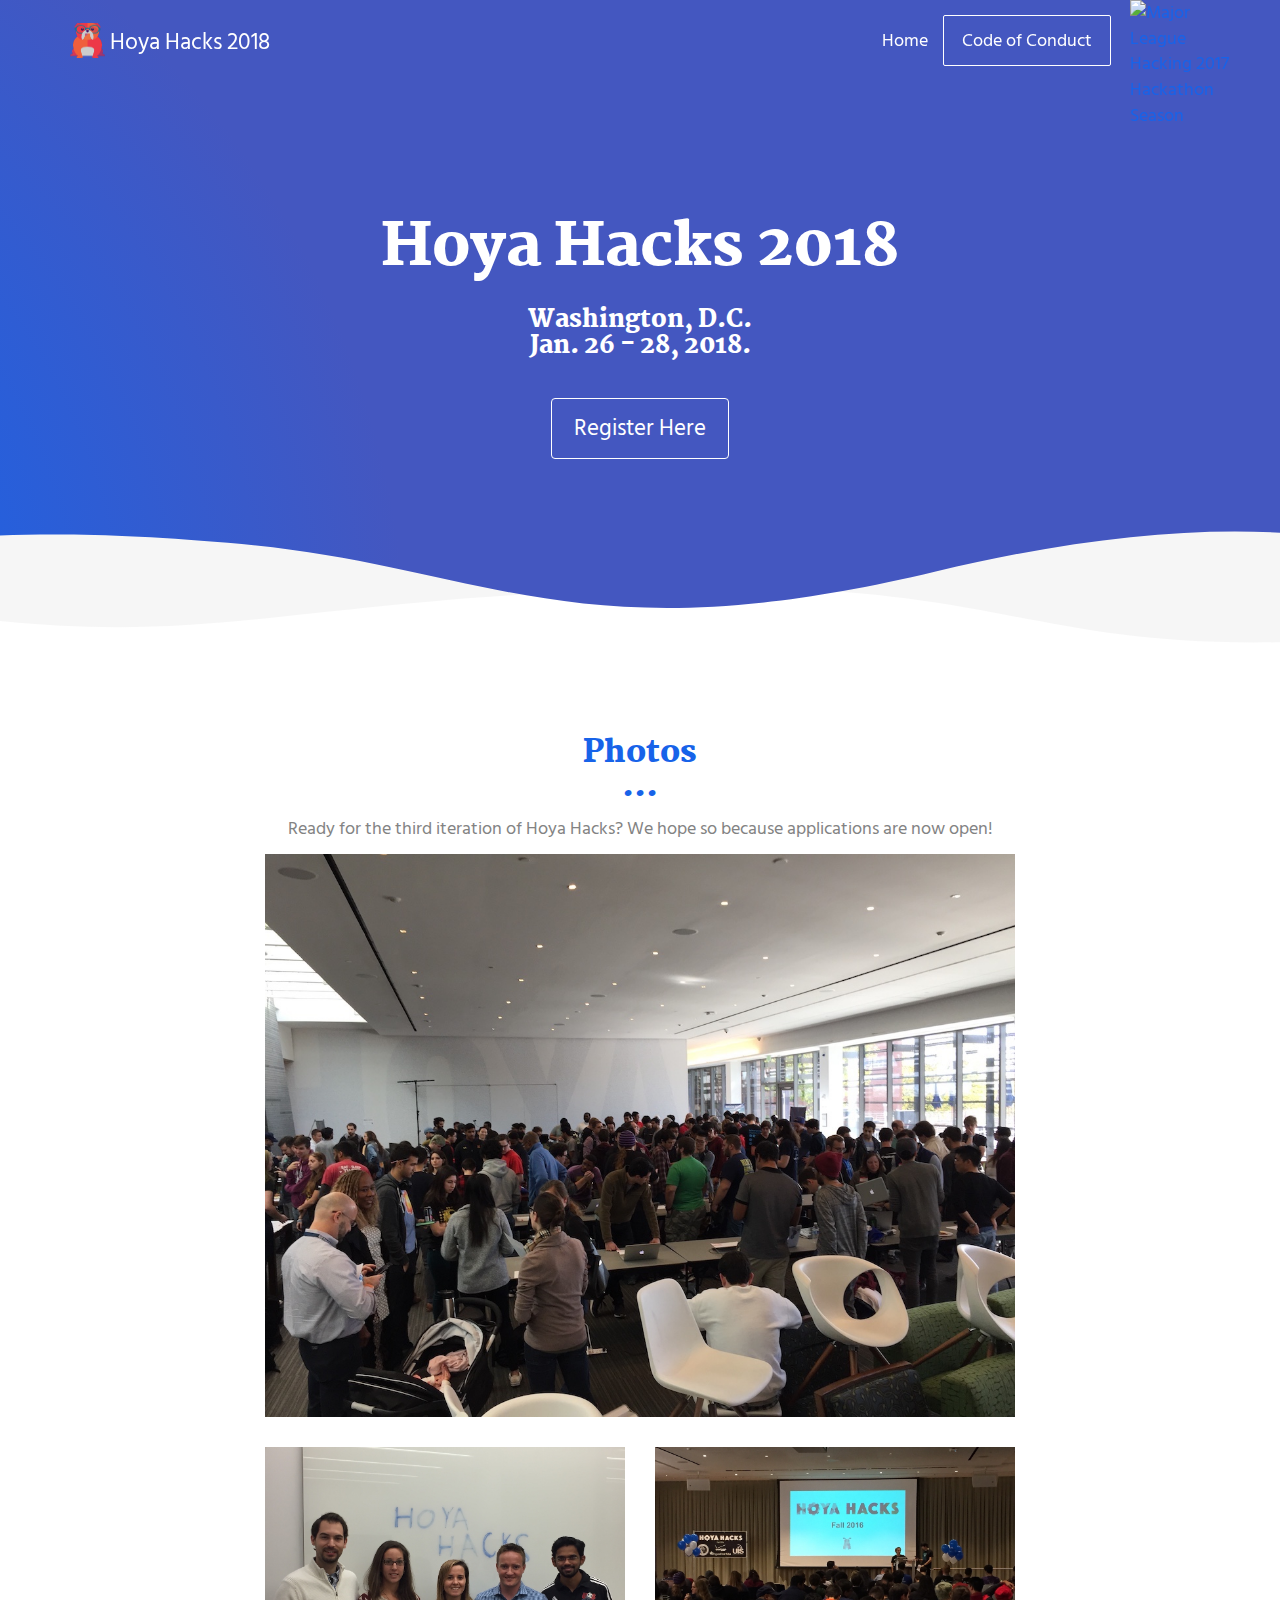
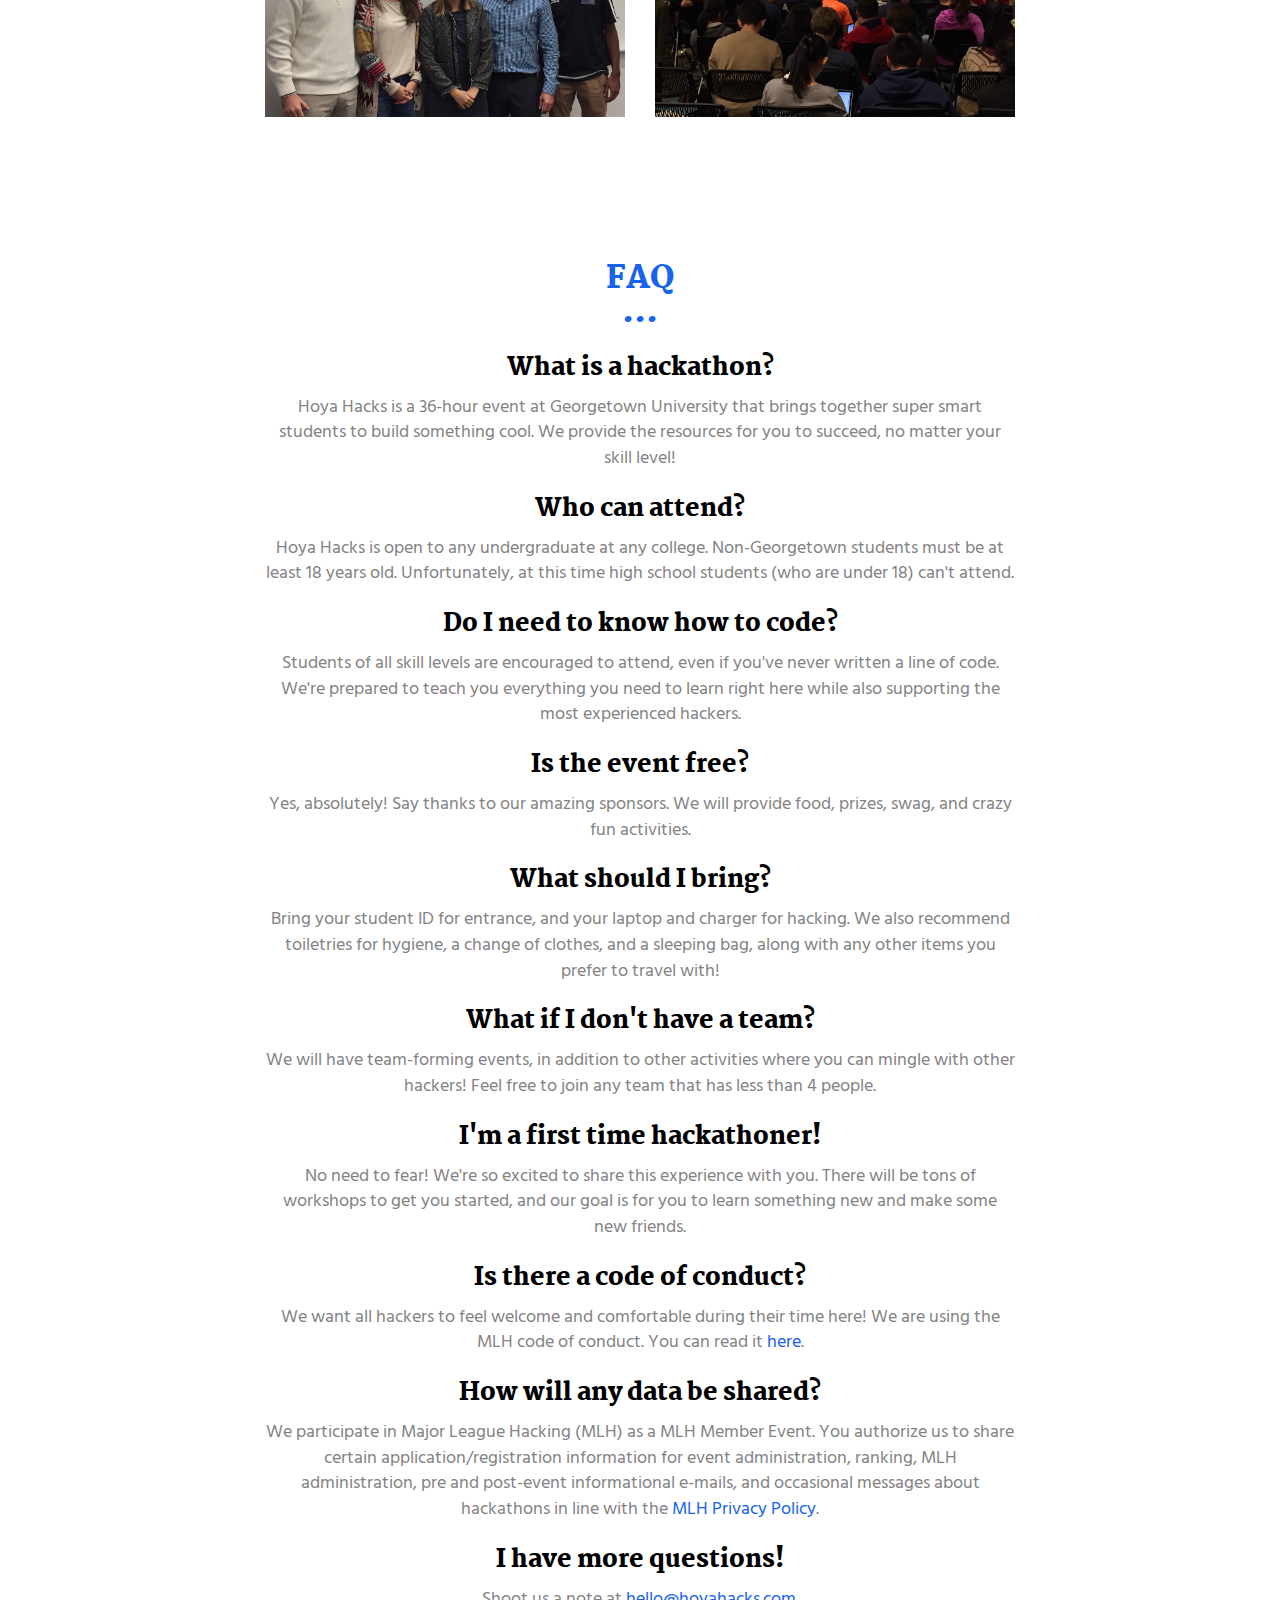
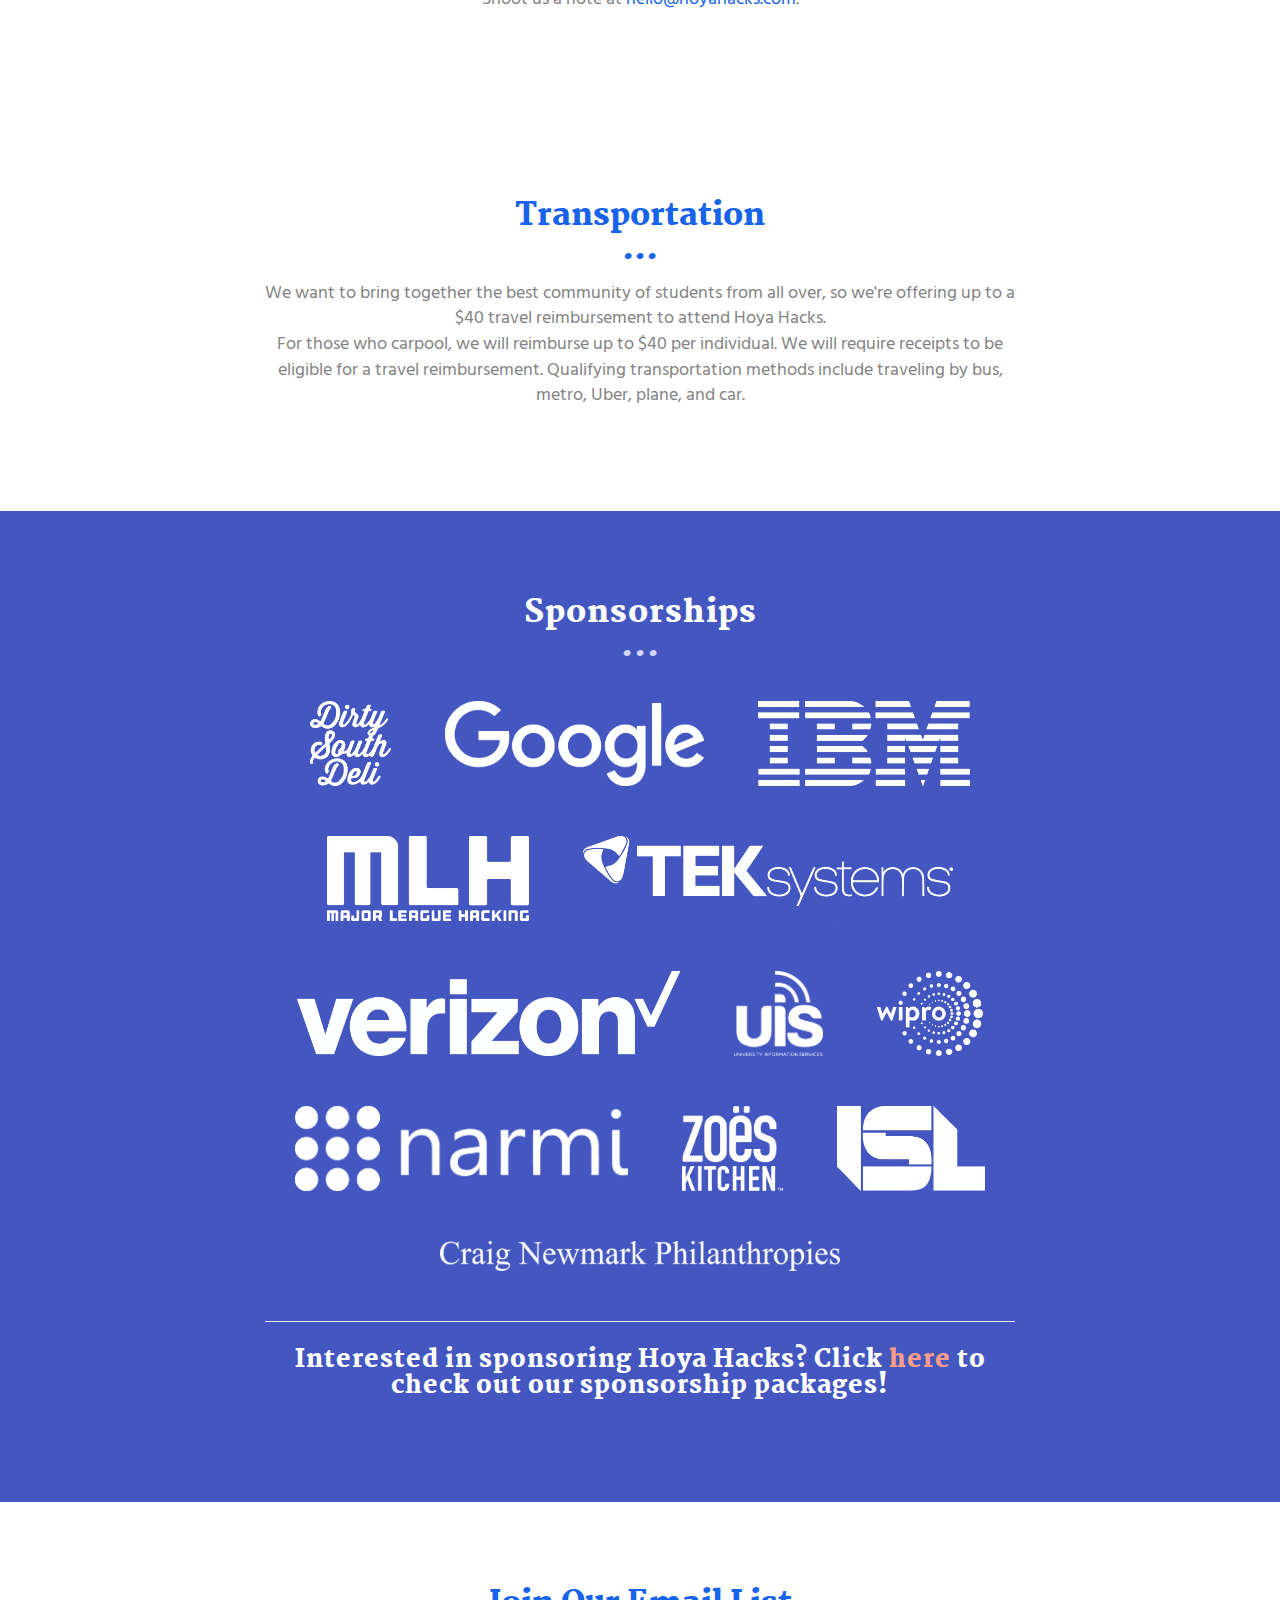
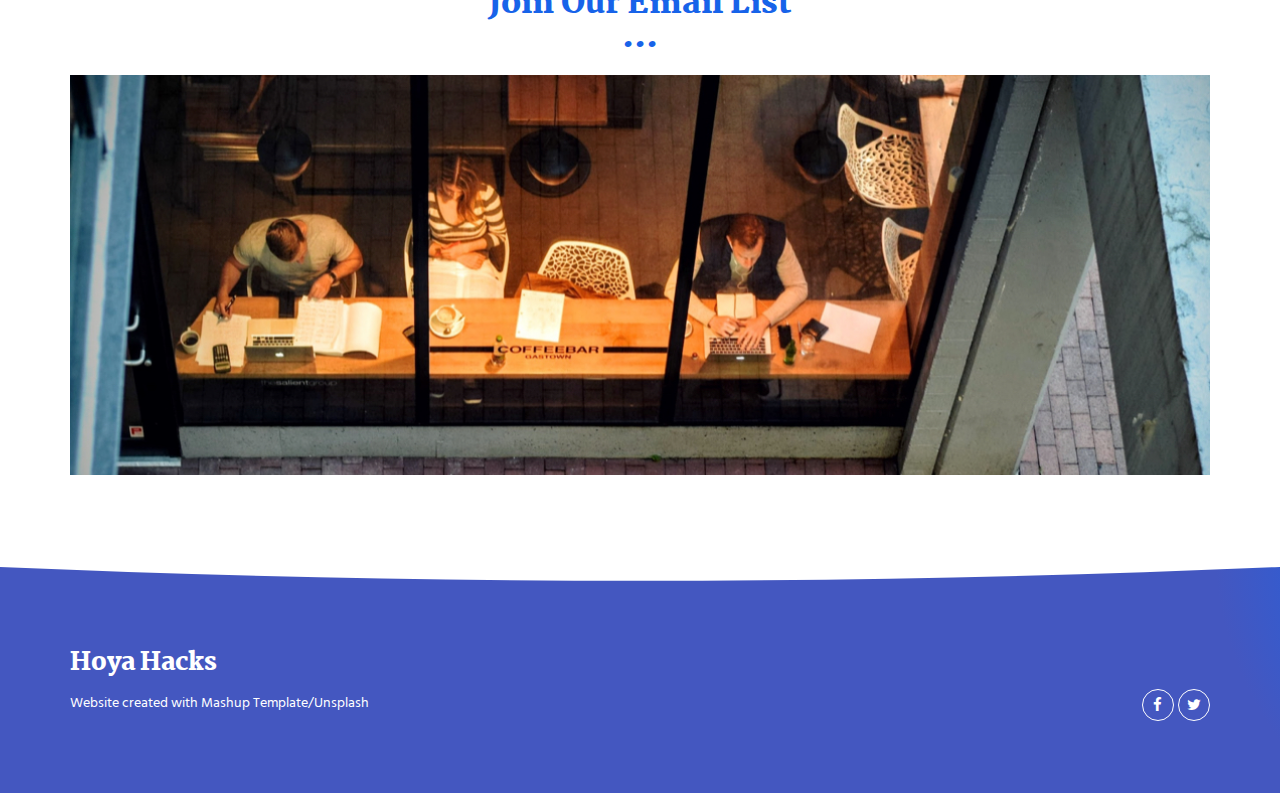
==== index.html @ 960ebcfe "Update index.html" ====
<!DOCTYPE html>
<html lang="en">

<head>
  <meta charset="UTF-8">
  <meta content="IE=edge" http-equiv="X-UA-Compatible">
  <meta content="width=device-width,initial-scale=1" name="viewport">
  <meta content="description" name="description">
  <meta name="google" content="notranslate" />
  <meta content="Mashup templates have been developped by Orson.io team" name="author">

  <!-- Disable tap highlight on IE -->
  <meta name="msapplication-tap-highlight" content="no">


  <link href="./assets/favicon.ico" rel="icon">

  <link href="" rel="stylesheet">


  <title>Hoya Hacks</title>

<link href="./main.css" rel="stylesheet"></head>

<body id="home"> <!-- Add your content of header -->
<header>
  <nav class="navbar navbar-default active">
    <div class="container">
      <div class="navbar-header">
        <button type="button" class="navbar-toggle collapsed" data-toggle="collapse" data-target="#navbar-collapse" aria-expanded="false">
          <span class="sr-only">Toggle navigation</span>
          <span class="icon-bar"></span>
          <span class="icon-bar"></span>
          <span class="icon-bar"></span>
        </button>
        <a class="navbar-brand hidden-xs" href="./index.html" title="">
          <img src="images/bulldog.png" style="width:35px; height: 35px;" class="navbar-logo-img" alt="">
          Hoya Hacks 2018
        </a>
      </div>

      <div class="collapse navbar-collapse" style="margin-right: 10%;" id="navbar-collapse">
        <ul class="nav navbar-nav navbar-right">
          <li><a href="#home" title="">Home</a></li>
          <li>
            <p>
              <a href="./mlh-code-of-conduct.pdf" class="btn btn-default navbar-btn" title="">Code of Conduct</a>
            </p>
          </li>
        </ul>
      </div>
    </div>
  </nav>
</header>

<!-- Add your site or app content here -->
  <div class="hero-full-container background-image-container white-text-container">
    <div class="container">
      <div class="row">
        <div class="col-xs-12">
          <h1>Hoya Hacks 2018</h1>
          <h3>Washington, D.C.<br> Jan. 26 - 28, 2018.</h3>
          <br>
          <!--<h4>Applications are now closed, but you can join the waitlist below.</h4>-->
          <a href="https://hoyahacks.typeform.com/to/XQthNU" class="btn btn-default btn-lg" title="">Register Here</a>
        </div>
      </div>
    </div>
  </div>


  <div class="section-container">
    <div class="container">
      <div class="row">
        <div class="col-xs-12 col-md-8 col-md-offset-2">
          <h2 class="text-center">Photos</h2>
          <p class="text-center">Ready for the third iteration of Hoya Hacks? We hope so because applications are now open!</p>

          <div class="section-container-spacer">
            <img src="./images/fall2016image1.jpg" alt="" class="img-responsive reveal-content" data-action="zoom">
          </div>

          <div class="row">
            <div class="col-xs-6">
              <img src="./images/fall2016image4.jpg" alt="" class="img-responsive reveal-content" data-action="zoom">
            </div>
            <div class="col-xs-6">
              <img src="./images/fall2016image5.jpg" alt="" class="img-responsive reveal-content" data-action="zoom">
            </div>
          </div>
       </div>
     </div>
    </div>
  </div>


  <div class="section-container">
    <div class="container text-center">
      <div class="row section-container-spacer">
        <div class="col-xs-12 col-md-8 col-md-offset-2">
          <h2>FAQ</h2>
          <h3>What is a hackathon?</h3>
          <p>Hoya Hacks is a 36-hour event at Georgetown University that brings together super smart students to build something cool. We provide the resources for you to succeed, no matter your skill level!</p>
          <h3>Who can attend?</h3>
          <p>Hoya Hacks is open to any undergraduate at any college. Non-Georgetown students must be at least 18 years old. Unfortunately, at this time high school students (who are under 18) can't attend.</p>
          <h3>Do I need to know how to code?</h3>
          <p>Students of all skill levels are encouraged to attend, even if you've never written a line of code. We're prepared to teach you everything you need to learn right here while also supporting the most experienced hackers.</p>
          <h3>Is the event free?</h3>
          <p>Yes, absolutely! Say thanks to our amazing sponsors. We will provide food, prizes, swag, and crazy fun activities.</p>
          <h3>What should I bring?</h3>
          <p>Bring your student ID for entrance, and your laptop and charger for hacking. We also recommend toiletries for hygiene, a change of clothes, and a sleeping bag, along with any other items you prefer to travel with!</p>
          <h3>What if I don't have a team?</h3>
          <p>We will have team-forming events, in addition to other activities where you can mingle with other hackers! Feel free to join any team that has less than 4 people.</p>
          <h3>I'm a first time hackathoner!</h3>
          <p>No need to fear! We're so excited to share this experience with you. There will be tons of workshops to get you started, and our goal is for you to learn something new and make some new friends.</p>
          <h3>Is there a code of conduct?</h3>
          <p>We want all hackers to feel welcome and comfortable during their time here! We are using the MLH code of conduct. You can read it <a href="mlh-code-of-conduct.pdf">here</a>.</p>
          <h3>How will any data be shared?</h3>
          <p>We participate in Major League Hacking (MLH) as a MLH Member Event. You authorize us to share certain application/registration information for event administration, ranking, MLH administration, pre and post-event informational e-mails, and occasional messages about hackathons in line with the <a href="http://mlh.io/privacy">MLH Privacy Policy</a>.</p>
          <h3>I have more questions!</h3>
          <p>Shoot us a note at <a href="mailto:hello@hoyahacks.com">hello@hoyahacks.com</a>.</p>
        </div>
      </div>
    </div>
  </div>


    <div class="section-container">
    <div class="container text-center">
      <div class="row section-container-spacer">
        <div class="col-xs-12 col-md-8 col-md-offset-2">
          <h2>Transportation</h2>
          <p>We want to bring together the best community of students from all over, so we're offering up to a $40 travel reimbursement to attend Hoya Hacks.
            <br />
            For those who carpool, we will reimburse up to $40 per individual.  We will require receipts to be eligible for a travel reimbursement.  Qualifying transportation methods include traveling by bus, metro, Uber, plane, and car.</p>
        </div>
      </div>
    </div>
  </div>

  <div class="section-container blue-section">
    <div class="container text-center">
      <div class="row section-container-spacer">
        <div class="col-xs-12 col-md-8 col-md-offset-2">
          <h2>Sponsorships</h2>
          <div class="sponsors">
            <img src="img/sponsors2018/dirtysouthdeli.png" class="img-fluid" alt="Responsive image">
            <img src="img/sponsors2018/google.png" class="img-fluid" alt="Responsive image">
            <img src="img/sponsors2018/ibm.png" class="img-fluid" alt="Responsive image">
            <img src="img/sponsors2018/mlh.png" class="img-fluid" alt="Responsive image">
            <img src="img/sponsors2018/teksystems.png" class="img-fluid" alt="Responsive image">
            <img src="img/sponsors2018/verizon.png" class="img-fluid" alt="Responsive image">
            <img src="img/sponsors2018/uis.png" class="img-fluid" alt="Responsive image">
            <img src="img/sponsors2018/wipro.png" class="img-fluid" alt="Responsive image">
            <img src="img/sponsors2018/narmitech.png" class="img-fluid" alt="Responsive image">
            <img src="img/sponsors2018/zoeskitchen.png" class="img-fluid" alt="Responsive image">
            <img src="img/sponsors2018/isl.png" class="img-fluid" alt="Responsive image">
            <img style="width: 450px; height: auto;" src="img/sponsors2018/craignewmarkphilanthropies.png" class="img-fluid" alt="Responsive image">
          </div>
          <hr>
          <h3>Interested in sponsoring Hoya Hacks? Click <a href="Hoya-Hacks-2018-Sponsorship-Deck.pdf">here</a> to check out our sponsorship packages! </h3>
        </div>


      </div>
    </div>
        <a id="email" />

  </div>

  <div class="section-container contact-container">
    <div class="container">
      <div class="row">
        <div class="col-xs-12 col-md-12">
          <div class="section-container-spacer">
            <h2 class="text-center">Join Our Email List</h2>
          </div>
          <div class="card-container">
            <div class="card card-shadow col-xs-10 col-xs-offset-1 col-md-8 col-md-offset-2 reveal">
                <form action="http://hoyahacks.us11.list-manage.com/subscribe/post?u=f55885e2bcd3f02b15c63562a&amp;id=3eda481e69" method="post" id="mc-embedded-subscribe-form" name="mc-embedded-subscribe-form" class="validate" target="_blank" novalidate="novalidate" class="reveal-content">
                <div class="row">
                  <div class="col-md-8 col-md-offset-2">
                    <div class="form-group">
                      <input type="email" class="form-control" id="email" placeholder="Email">
                    </div>
                      <center><button type="submit" class="btn btn-primary">Send message</button></center>
                  </div>
                </div>
              </form>
            </div>
            <div class="card-image col-xs-12" style="background-image: url('/assets/images/img-01.jpg')">
            </div>
          </div>
        </div>
      </div>
    </div>
  </div>

<script>
  document.addEventListener("DOMContentLoaded", function (event) {
    navbarFixedTopAnimation();
  });
</script>

<footer class="footer-container white-text-container">
  <div class="container">
    <div class="row">


      <div class="col-xs-12 remove">
        <h3>Hoya Hacks</h3>
          <div class="row">
            <div class="col-xs-12 col-sm-7">
              <p><small>Website created with <a href="http://www.mashup-template.com/" title="Create website with free html template">Mashup Template</a>/<a href="https://www.unsplash.com/" title="Beautiful Free Images">Unsplash</a></small>
              </p>
            </div>
            <div class="col-xs-12 col-sm-5">
              <p class="text-right">
                <a href="https://www.facebook.com/HoyaHacks/" class="social-round-icon white-round-icon fa-icon" title="">
                  <i class="fa fa-facebook" aria-hidden="true"></i>
                </a>
                <a href="https://twitter.com/hoyahacks" class="social-round-icon white-round-icon fa-icon" title="">
                  <i class="fa fa-twitter" aria-hidden="true"></i>
                </a>
              </p>
            </div>
          </div>
      </div>
    </div>
  </div>
</footer>

  <script>
    document.addEventListener("DOMContentLoaded", function (event) {
      navActivePage();
      scrollRevelation('.reveal');
    });
  </script>

<!-- Google Analytics: change UA-XXXXX-X to be your site's ID

<script>
  (function (i, s, o, g, r, a, m) {
    i['GoogleAnalyticsObject'] = r; i[r] = i[r] || function () {
      (i[r].q = i[r].q || []).push(arguments)
    }, i[r].l = 1 * new Date(); a = s.createElement(o),
      m = s.getElementsByTagName(o)[0]; a.async = 1; a.src = g; m.parentNode.insertBefore(a, m)
  })(window, document, 'script', '//www.google-analytics.com/analytics.js', 'ga');
  ga('create', 'UA-XXXXX-X', 'auto');
  ga('send', 'pageview');
</script>

-->

  <script type="text/javascript" src="./main.js"></script>
  <div class="hidden-xs">
    <a id="mlh-trust-badge" style="display:block;max-width:100px;min-width:60px;position:fixed;right:50px;top:0;width:10%;z-index:10000" href="https://mlh.io/seasons/na-2018/events?utm_source=na-2018&utm_medium=TrustBadge&utm_campaign=na-2018&utm_content=white" target="_blank"><img src="https://s3.amazonaws.com/logged-assets/trust-badge/2018/white.svg" alt="Major League Hacking 2017 Hackathon Season" style="width:100%"></a>
  </div>

  <div class="visible-xs">
    <a id="mlh-trust-badge" style="display:block;max-width:100px;min-width:60px;position:fixed;left:25px;top:0;width:10%;z-index:10000" href="https://mlh.io/seasons/na-2018/events?utm_source=na-2018&utm_medium=TrustBadge&utm_campaign=na-2018&utm_content=white" target="_blank"><img src="https://s3.amazonaws.com/logged-assets/trust-badge/2018/white.svg" alt="Major League Hacking 2017 Hackathon Season" style="width:100%"></a>
  </div>

  </body>

</html>
---- main.css ----
@import url(https://fonts.googleapis.com/css?family=Hind+Siliguri:300,600|Martel:400,900);
@import url(https://maxcdn.bootstrapcdn.com/font-awesome/4.7.0/css/font-awesome.min.css);
/*!
 * EDITS
 * HOYA HACKS 2018
 */

.remove:hover {
  text-decoration: none;
}

.sponsors img {
    padding: 25px;
    height: 135px;
    flex: auto;
    width: auto;
}

.blue-section {
  background-color: #4457C0;
  color: rgb(236, 240, 241);
}

.blue-section h2, .blue-section h3 {
  color: #fff;
  letter-spacing: 1px;
}

.blue-section h2::after {
  content: "...";

  color: #D5D5F7;

  display: block;
}

.blue-section a, .blue-section a:hover {
  color: #FF9D86;
}

/*!
 * Bootstrap v3.3.7 (http://getbootstrap.com)
 * Copyright 2011-2016 Twitter, Inc.
 * Licensed under MIT (https://github.com/twbs/bootstrap/blob/master/LICENSE)
 */

/*! normalize.css v3.0.3 | MIT License | github.com/necolas/normalize.css */

html {
  font-family: sans-serif;
  -ms-text-size-adjust: 100%;
  -webkit-text-size-adjust: 100%
}

body {
  margin: 0
}

article, aside, details, figcaption, figure, footer, header, hgroup, main, menu, nav, section, summary {
  display: block
}

audio, canvas, progress, video {
  display: inline-block;
  vertical-align: baseline
}

audio:not([controls]) {
  display: none;
  height: 0
}

[hidden], template {
  display: none
}

a {
  background-color: transparent
}

a:active, a:hover {
  outline: 0
}

abbr[title] {
  border-bottom: 1px dotted
}

b, strong {
  font-weight: 700
}

dfn {
  font-style: italic
}

h1 {
  font-size: 2em;
  margin: .67em 0
}

mark {
  background: #ff0;
  color: #000
}

small {
  font-size: 80%
}

sub, sup {
  font-size: 75%;
  line-height: 0;
  position: relative;
  vertical-align: baseline
}

sup {
  top: -.5em
}

sub {
  bottom: -.25em
}

img {
  border: 0
}

svg:not(:root) {
  overflow: hidden
}

figure {
  margin: 1em 40px
}

hr {
  box-sizing: content-box;
  height: 0
}

pre {
  overflow: auto
}

code, kbd, pre, samp {
  font-family: monospace, monospace;
  font-size: 1em
}

button, input, optgroup, select, textarea {
  color: inherit;
  font: inherit;
  margin: 0
}

button {
  overflow: visible
}

button, select {
  text-transform: none
}

button, html input[type=button], input[type=reset], input[type=submit] {
  -webkit-appearance: button;
  cursor: pointer
}

button[disabled], html input[disabled] {
  cursor: default
}

button::-moz-focus-inner, input::-moz-focus-inner {
  border: 0;
  padding: 0
}

input {
  line-height: normal
}

input[type=checkbox], input[type=radio] {
  box-sizing: border-box;
  padding: 0
}

input[type=number]::-webkit-inner-spin-button, input[type=number]::-webkit-outer-spin-button {
  height: auto
}

input[type=search] {
  -webkit-appearance: textfield;
  box-sizing: content-box
}

input[type=search]::-webkit-search-cancel-button, input[type=search]::-webkit-search-decoration {
  -webkit-appearance: none
}

fieldset {
  border: 1px solid silver;
  margin: 0 2px;
  padding: .35em .625em .75em
}

textarea {
  overflow: auto
}

optgroup {
  font-weight: 700
}

table {
  border-collapse: collapse;
  border-spacing: 0
}

td, th {
  padding: 0
}

/*! Source: https://github.com/h5bp/html5-boilerplate/blob/master/src/css/main.css */

@media print {
  *, :after, :before {
    background: transparent!important;
    color: #000!important;
    box-shadow: none!important;
    text-shadow: none!important
  }
  a, a:visited {
    text-decoration: underline
  }
  a[href]:after {
    content: " (" attr(href) ")"
  }
  abbr[title]:after {
    content: " (" attr(title) ")"
  }
  a[href^="#"]:after, a[href^="javascript:"]:after {
    content: ""
  }
  blockquote, pre {
    border: 1px solid #999;
    page-break-inside: avoid
  }
  thead {
    display: table-header-group
  }
  img, tr {
    page-break-inside: avoid
  }
  img {
    max-width: 100%!important
  }
  h2, h3, p {
    orphans: 3;
    widows: 3
  }
  h2, h3 {
    page-break-after: avoid
  }
  .navbar {
    display: none
  }
  .btn>.caret, .dropup>.btn>.caret {
    border-top-color: #000!important
  }
  .label {
    border: 1px solid #000
  }
  .table {
    border-collapse: collapse!important
  }
  .table td, .table th {
    background-color: #fff!important
  }
  .table-bordered td, .table-bordered th {
    border: 1px solid #ddd!important
  }
}

*, :after, :before {
  -webkit-box-sizing: border-box;
  -moz-box-sizing: border-box;
  box-sizing: border-box
}

html {
  font-size: 10px;
  -webkit-tap-highlight-color: transparent
}

body {
  font-family: Hind Siliguri, Helvetica, Arial, sans-serif;
  font-size: 18px;
  line-height: 1.42857;
  color: #838383;
  background-color: #fff
}

button, input, select, textarea {
  font-family: inherit;
  font-size: inherit;
  line-height: inherit
}

a {
  color: #1763e9;
  text-decoration: none
}

a:focus, a:hover {
  color: #1045a4;
  text-decoration: underline
}

a:focus {
  outline: 5px auto -webkit-focus-ring-color;
  outline-offset: -2px
}

figure {
  margin: 0
}

img {
  vertical-align: middle
}

.img-responsive {
  display: block;
  max-width: 100%;
  height: auto
}

.img-rounded {
  border-radius: 4px
}

.img-thumbnail {
  padding: 4px;
  line-height: 1.42857;
  background-color: #fff;
  border: 1px solid #ddd;
  border-radius: 2px;
  -webkit-transition: all .2s ease-in-out;
  -o-transition: all .2s ease-in-out;
  transition: all .2s ease-in-out;
  display: inline-block;
  max-width: 100%;
  height: auto
}

.img-circle {
  border-radius: 50%
}

hr {
  margin-top: 25px;
  margin-bottom: 25px;
  border: 0;
  border-top: 1px solid #eee
}

.sr-only {
  position: absolute;
  width: 1px;
  height: 1px;
  margin: -1px;
  padding: 0;
  overflow: hidden;
  clip: rect(0, 0, 0, 0);
  border: 0
}

.sr-only-focusable:active, .sr-only-focusable:focus {
  position: static;
  width: auto;
  height: auto;
  margin: 0;
  overflow: visible;
  clip: auto
}

[role=button] {
  cursor: pointer
}

.h1, .h2, .h3, .h4, .h5, .h6, h1, h2, h3, h4, h5, h6 {
  font-family: Martel, Times New Roman, Times, serif;
  font-weight: 900;
  line-height: 1.1;
  color: #1763e9
}

.h1 .small, .h1 small, .h2 .small, .h2 small, .h3 .small, .h3 small, .h4 .small, .h4 small, .h5 .small, .h5 small, .h6 .small, .h6 small, h1 .small, h1 small, h2 .small, h2 small, h3 .small, h3 small, h4 .small, h4 small, h5 .small, h5 small, h6 .small, h6 small {
  font-weight: 400;
  line-height: 1;
}

.h1, .h2, .h3, h1, h2, h3 {
  margin-top: 25px;
  margin-bottom: 12.5px
}

.h1 .small, .h1 small, .h2 .small, .h2 small, .h3 .small, .h3 small, h1 .small, h1 small, h2 .small, h2 small, h3 .small, h3 small {
  font-size: 65%
}

.h4, .h5, .h6, h4, h5, h6 {
  margin-top: 12.5px;
  margin-bottom: 12.5px
}

.h4 .small, .h4 small, .h5 .small, .h5 small, .h6 .small, .h6 small, h4 .small, h4 small, h5 .small, h5 small, h6 .small, h6 small {
  font-size: 75%
}

.h1, h1 {
  font-size: 59px
}

.h2, h2 {
  font-size: 31px
}

.h3, h3 {
  font-size: 24px
}

.h4, .h5, h4, h5 {
  font-size: 18px
}

.h6, h6 {
  font-size: 16px
}

p {
  margin: 0 0 12.5px
}

.lead {
  margin-bottom: 25px;
  font-size: 20px;
  font-weight: 300;
  line-height: 1.4
}

@media (min-width:768px) {
  .lead {
    font-size: 27px
  }
}

.small, small {
  font-size: 77%
}

.mark, mark {
  background-color: #fcf8e3;
  padding: .2em
}

.text-left {
  text-align: left
}

.text-right {
  text-align: right
}

.text-center {
  text-align: center
}

.text-justify {
  text-align: justify
}

.text-nowrap {
  white-space: nowrap
}

.text-lowercase {
  text-transform: lowercase
}

.initialism, .text-uppercase {
  text-transform: uppercase
}

.text-capitalize {
  text-transform: capitalize
}

.text-muted {
  color: #777
}

.text-primary {
  color: #1763e9
}

a.text-primary:focus, a.text-primary:hover {
  color: #124fbb
}

.text-success {
  color: #fff
}

a.text-success:focus, a.text-success:hover {
  color: #e6e6e6
}

.text-info {
  color: #31708f
}

a.text-info:focus, a.text-info:hover {
  color: #245269
}

.text-warning {
  color: #8a6d3b
}

a.text-warning:focus, a.text-warning:hover {
  color: #66512c
}

.text-danger {
  color: #fff
}

a.text-danger:focus, a.text-danger:hover {
  color: #e6e6e6
}

.bg-primary {
  color: #fff;
  background-color: #1763e9
}

a.bg-primary:focus, a.bg-primary:hover {
  background-color: #124fbb
}

.bg-success {
  background-color: #08005f
}

a.bg-success:focus, a.bg-success:hover {
  background-color: #04002c
}

.bg-info {
  background-color: #d9edf7
}

a.bg-info:focus, a.bg-info:hover {
  background-color: #afd9ee
}

.bg-warning {
  background-color: #fcf8e3
}

a.bg-warning:focus, a.bg-warning:hover {
  background-color: #f7ecb5
}

.bg-danger {
  background-color: #ca044b
}

a.bg-danger:focus, a.bg-danger:hover {
  background-color: #980338
}

.page-header {
  padding-bottom: 11.5px;
  margin: 50px 0 25px;
  border-bottom: 1px solid #eee
}

ol, ul {
  margin-top: 0;
  margin-bottom: 12.5px
}

ol ol, ol ul, ul ol, ul ul {
  margin-bottom: 0
}

.list-inline, .list-unstyled {
  padding-left: 0;
  list-style: none
}

.list-inline {
  margin-left: -5px
}

.list-inline>li {
  display: inline-block;
  padding-left: 5px;
  padding-right: 5px
}

dl {
  margin-top: 0;
  margin-bottom: 25px
}

dd, dt {
  line-height: 1.42857
}

dt {
  font-weight: 700
}

dd {
  margin-left: 0
}

.dl-horizontal dd:after, .dl-horizontal dd:before {
  content: " ";
  display: table
}

.dl-horizontal dd:after {
  clear: both
}

@media (min-width:768px) {
  .dl-horizontal dt {
    float: left;
    width: 160px;
    clear: left;
    text-align: right;
    overflow: hidden;
    text-overflow: ellipsis;
    white-space: nowrap
  }
  .dl-horizontal dd {
    margin-left: 180px
  }
}

abbr[data-original-title], abbr[title] {
  cursor: help;
  border-bottom: 1px dotted #777
}

.initialism {
  font-size: 90%
}

blockquote {
  padding: 12.5px 25px;
  margin: 0 0 25px;
  font-size: 22.5px;
  border-left: 5px solid #eee
}

blockquote ol:last-child, blockquote p:last-child, blockquote ul:last-child {
  margin-bottom: 0
}

blockquote .small, blockquote footer, blockquote small {
  display: block;
  font-size: 80%;
  line-height: 1.42857;
  color: #777
}

blockquote .small:before, blockquote footer:before, blockquote small:before {
  content: "\2014   \A0"
}

.blockquote-reverse, blockquote.pull-right {
  padding-right: 15px;
  padding-left: 0;
  border-right: 5px solid #eee;
  border-left: 0;
  text-align: right
}

.blockquote-reverse .small:before, .blockquote-reverse footer:before, .blockquote-reverse small:before, blockquote.pull-right .small:before, blockquote.pull-right footer:before, blockquote.pull-right small:before {
  content: ""
}

.blockquote-reverse .small:after, .blockquote-reverse footer:after, .blockquote-reverse small:after, blockquote.pull-right .small:after, blockquote.pull-right footer:after, blockquote.pull-right small:after {
  content: "\A0   \2014"
}

address {
  margin-bottom: 25px;
  font-style: normal;
  line-height: 1.42857
}

code, kbd, pre, samp {
  font-family: Menlo, Monaco, Consolas, Courier New, monospace
}

code {
  color: #c7254e;
  background-color: #f9f2f4
}

code, kbd {
  padding: 2px 4px;
  font-size: 90%;
  border-radius: 2px
}

kbd {
  color: #fff;
  background-color: #333;
  box-shadow: inset 0 -1px 0 rgba(0, 0, 0, .25)
}

kbd kbd {
  padding: 0;
  font-size: 100%;
  font-weight: 700;
  box-shadow: none
}

pre {
  display: block;
  padding: 12px;
  margin: 0 0 12.5px;
  font-size: 17px;
  line-height: 1.42857;
  word-break: break-all;
  word-wrap: break-word;
  color: #333;
  background-color: #f5f5f5;
  border: 1px solid #ccc;
  border-radius: 2px
}

pre code {
  padding: 0;
  font-size: inherit;
  color: inherit;
  white-space: pre-wrap;
  background-color: transparent;
  border-radius: 0
}

.pre-scrollable {
  max-height: 340px;
  overflow-y: scroll
}

.container {
  margin-right: auto;
  margin-left: auto;
  padding-left: 15px;
  padding-right: 15px
}

.container:after, .container:before {
  content: " ";
  display: table
}

.container:after {
  clear: both
}

@media (min-width:768px) {
  .container {
    width: 750px
  }
}

@media (min-width:992px) {
  .container {
    width: 970px
  }
}

@media (min-width:1200px) {
  .container {
    width: 1170px
  }
}

.container-fluid {
  margin-right: auto;
  margin-left: auto;
  padding-left: 15px;
  padding-right: 15px
}

.container-fluid:after, .container-fluid:before {
  content: " ";
  display: table
}

.container-fluid:after {
  clear: both
}

.row {
  margin-left: -15px;
  margin-right: -15px
}

.row:after, .row:before {
  content: " ";
  display: table
}

.row:after {
  clear: both
}

.col-lg-1, .col-lg-2, .col-lg-3, .col-lg-4, .col-lg-5, .col-lg-6, .col-lg-7, .col-lg-8, .col-lg-9, .col-lg-10, .col-lg-11, .col-lg-12, .col-md-1, .col-md-2, .col-md-3, .col-md-4, .col-md-5, .col-md-6, .col-md-7, .col-md-8, .col-md-9, .col-md-10, .col-md-11, .col-md-12, .col-sm-1, .col-sm-2, .col-sm-3, .col-sm-4, .col-sm-5, .col-sm-6, .col-sm-7, .col-sm-8, .col-sm-9, .col-sm-10, .col-sm-11, .col-sm-12, .col-xs-1, .col-xs-2, .col-xs-3, .col-xs-4, .col-xs-5, .col-xs-6, .col-xs-7, .col-xs-8, .col-xs-9, .col-xs-10, .col-xs-11, .col-xs-12 {
  position: relative;
  min-height: 1px;
  padding-left: 15px;
  padding-right: 15px
}

.col-xs-1, .col-xs-2, .col-xs-3, .col-xs-4, .col-xs-5, .col-xs-6, .col-xs-7, .col-xs-8, .col-xs-9, .col-xs-10, .col-xs-11, .col-xs-12 {
  float: left
}

.col-xs-1 {
  width: 8.33333%
}

.col-xs-2 {
  width: 16.66667%
}

.col-xs-3 {
  width: 25%
}

.col-xs-4 {
  width: 33.33333%
}

.col-xs-5 {
  width: 41.66667%
}

.col-xs-6 {
  width: 50%
}

.col-xs-7 {
  width: 58.33333%
}

.col-xs-8 {
  width: 66.66667%
}

.col-xs-9 {
  width: 75%
}

.col-xs-10 {
  width: 83.33333%
}

.col-xs-11 {
  width: 91.66667%
}

.col-xs-12 {
  width: 100%
}

.col-xs-pull-0 {
  right: auto
}

.col-xs-pull-1 {
  right: 8.33333%
}

.col-xs-pull-2 {
  right: 16.66667%
}

.col-xs-pull-3 {
  right: 25%
}

.col-xs-pull-4 {
  right: 33.33333%
}

.col-xs-pull-5 {
  right: 41.66667%
}

.col-xs-pull-6 {
  right: 50%
}

.col-xs-pull-7 {
  right: 58.33333%
}

.col-xs-pull-8 {
  right: 66.66667%
}

.col-xs-pull-9 {
  right: 75%
}

.col-xs-pull-10 {
  right: 83.33333%
}

.col-xs-pull-11 {
  right: 91.66667%
}

.col-xs-pull-12 {
  right: 100%
}

.col-xs-push-0 {
  left: auto
}

.col-xs-push-1 {
  left: 8.33333%
}

.col-xs-push-2 {
  left: 16.66667%
}

.col-xs-push-3 {
  left: 25%
}

.col-xs-push-4 {
  left: 33.33333%
}

.col-xs-push-5 {
  left: 41.66667%
}

.col-xs-push-6 {
  left: 50%
}

.col-xs-push-7 {
  left: 58.33333%
}

.col-xs-push-8 {
  left: 66.66667%
}

.col-xs-push-9 {
  left: 75%
}

.col-xs-push-10 {
  left: 83.33333%
}

.col-xs-push-11 {
  left: 91.66667%
}

.col-xs-push-12 {
  left: 100%
}

.col-xs-offset-0 {
  margin-left: 0
}

.col-xs-offset-1 {
  margin-left: 8.33333%
}

.col-xs-offset-2 {
  margin-left: 16.66667%
}

.col-xs-offset-3 {
  margin-left: 25%
}

.col-xs-offset-4 {
  margin-left: 33.33333%
}

.col-xs-offset-5 {
  margin-left: 41.66667%
}

.col-xs-offset-6 {
  margin-left: 50%
}

.col-xs-offset-7 {
  margin-left: 58.33333%
}

.col-xs-offset-8 {
  margin-left: 66.66667%
}

.col-xs-offset-9 {
  margin-left: 75%
}

.col-xs-offset-10 {
  margin-left: 83.33333%
}

.col-xs-offset-11 {
  margin-left: 91.66667%
}

.col-xs-offset-12 {
  margin-left: 100%
}

@media (min-width:768px) {
  .col-sm-1, .col-sm-2, .col-sm-3, .col-sm-4, .col-sm-5, .col-sm-6, .col-sm-7, .col-sm-8, .col-sm-9, .col-sm-10, .col-sm-11, .col-sm-12 {
    float: left
  }
  .col-sm-1 {
    width: 8.33333%
  }
  .col-sm-2 {
    width: 16.66667%
  }
  .col-sm-3 {
    width: 25%
  }
  .col-sm-4 {
    width: 33.33333%
  }
  .col-sm-5 {
    width: 41.66667%
  }
  .col-sm-6 {
    width: 50%
  }
  .col-sm-7 {
    width: 58.33333%
  }
  .col-sm-8 {
    width: 66.66667%
  }
  .col-sm-9 {
    width: 75%
  }
  .col-sm-10 {
    width: 83.33333%
  }
  .col-sm-11 {
    width: 91.66667%
  }
  .col-sm-12 {
    width: 100%
  }
  .col-sm-pull-0 {
    right: auto
  }
  .col-sm-pull-1 {
    right: 8.33333%
  }
  .col-sm-pull-2 {
    right: 16.66667%
  }
  .col-sm-pull-3 {
    right: 25%
  }
  .col-sm-pull-4 {
    right: 33.33333%
  }
  .col-sm-pull-5 {
    right: 41.66667%
  }
  .col-sm-pull-6 {
    right: 50%
  }
  .col-sm-pull-7 {
    right: 58.33333%
  }
  .col-sm-pull-8 {
    right: 66.66667%
  }
  .col-sm-pull-9 {
    right: 75%
  }
  .col-sm-pull-10 {
    right: 83.33333%
  }
  .col-sm-pull-11 {
    right: 91.66667%
  }
  .col-sm-pull-12 {
    right: 100%
  }
  .col-sm-push-0 {
    left: auto
  }
  .col-sm-push-1 {
    left: 8.33333%
  }
  .col-sm-push-2 {
    left: 16.66667%
  }
  .col-sm-push-3 {
    left: 25%
  }
  .col-sm-push-4 {
    left: 33.33333%
  }
  .col-sm-push-5 {
    left: 41.66667%
  }
  .col-sm-push-6 {
    left: 50%
  }
  .col-sm-push-7 {
    left: 58.33333%
  }
  .col-sm-push-8 {
    left: 66.66667%
  }
  .col-sm-push-9 {
    left: 75%
  }
  .col-sm-push-10 {
    left: 83.33333%
  }
  .col-sm-push-11 {
    left: 91.66667%
  }
  .col-sm-push-12 {
    left: 100%
  }
  .col-sm-offset-0 {
    margin-left: 0
  }
  .col-sm-offset-1 {
    margin-left: 8.33333%
  }
  .col-sm-offset-2 {
    margin-left: 16.66667%
  }
  .col-sm-offset-3 {
    margin-left: 25%
  }
  .col-sm-offset-4 {
    margin-left: 33.33333%
  }
  .col-sm-offset-5 {
    margin-left: 41.66667%
  }
  .col-sm-offset-6 {
    margin-left: 50%
  }
  .col-sm-offset-7 {
    margin-left: 58.33333%
  }
  .col-sm-offset-8 {
    margin-left: 66.66667%
  }
  .col-sm-offset-9 {
    margin-left: 75%
  }
  .col-sm-offset-10 {
    margin-left: 83.33333%
  }
  .col-sm-offset-11 {
    margin-left: 91.66667%
  }
  .col-sm-offset-12 {
    margin-left: 100%
  }
}

@media (min-width:992px) {
  .col-md-1, .col-md-2, .col-md-3, .col-md-4, .col-md-5, .col-md-6, .col-md-7, .col-md-8, .col-md-9, .col-md-10, .col-md-11, .col-md-12 {
    float: left
  }
  .col-md-1 {
    width: 8.33333%
  }
  .col-md-2 {
    width: 16.66667%
  }
  .col-md-3 {
    width: 25%
  }
  .col-md-4 {
    width: 33.33333%
  }
  .col-md-5 {
    width: 41.66667%
  }
  .col-md-6 {
    width: 50%
  }
  .col-md-7 {
    width: 58.33333%
  }
  .col-md-8 {
    width: 66.66667%
  }
  .col-md-9 {
    width: 75%
  }
  .col-md-10 {
    width: 83.33333%
  }
  .col-md-11 {
    width: 91.66667%
  }
  .col-md-12 {
    width: 100%
  }
  .col-md-pull-0 {
    right: auto
  }
  .col-md-pull-1 {
    right: 8.33333%
  }
  .col-md-pull-2 {
    right: 16.66667%
  }
  .col-md-pull-3 {
    right: 25%
  }
  .col-md-pull-4 {
    right: 33.33333%
  }
  .col-md-pull-5 {
    right: 41.66667%
  }
  .col-md-pull-6 {
    right: 50%
  }
  .col-md-pull-7 {
    right: 58.33333%
  }
  .col-md-pull-8 {
    right: 66.66667%
  }
  .col-md-pull-9 {
    right: 75%
  }
  .col-md-pull-10 {
    right: 83.33333%
  }
  .col-md-pull-11 {
    right: 91.66667%
  }
  .col-md-pull-12 {
    right: 100%
  }
  .col-md-push-0 {
    left: auto
  }
  .col-md-push-1 {
    left: 8.33333%
  }
  .col-md-push-2 {
    left: 16.66667%
  }
  .col-md-push-3 {
    left: 25%
  }
  .col-md-push-4 {
    left: 33.33333%
  }
  .col-md-push-5 {
    left: 41.66667%
  }
  .col-md-push-6 {
    left: 50%
  }
  .col-md-push-7 {
    left: 58.33333%
  }
  .col-md-push-8 {
    left: 66.66667%
  }
  .col-md-push-9 {
    left: 75%
  }
  .col-md-push-10 {
    left: 83.33333%
  }
  .col-md-push-11 {
    left: 91.66667%
  }
  .col-md-push-12 {
    left: 100%
  }
  .col-md-offset-0 {
    margin-left: 0
  }
  .col-md-offset-1 {
    margin-left: 8.33333%
  }
  .col-md-offset-2 {
    margin-left: 16.66667%
  }
  .col-md-offset-3 {
    margin-left: 25%
  }
  .col-md-offset-4 {
    margin-left: 33.33333%
  }
  .col-md-offset-5 {
    margin-left: 41.66667%
  }
  .col-md-offset-6 {
    margin-left: 50%
  }
  .col-md-offset-7 {
    margin-left: 58.33333%
  }
  .col-md-offset-8 {
    margin-left: 66.66667%
  }
  .col-md-offset-9 {
    margin-left: 75%
  }
  .col-md-offset-10 {
    margin-left: 83.33333%
  }
  .col-md-offset-11 {
    margin-left: 91.66667%
  }
  .col-md-offset-12 {
    margin-left: 100%
  }
}

@media (min-width:1200px) {
  .col-lg-1, .col-lg-2, .col-lg-3, .col-lg-4, .col-lg-5, .col-lg-6, .col-lg-7, .col-lg-8, .col-lg-9, .col-lg-10, .col-lg-11, .col-lg-12 {
    float: left
  }
  .col-lg-1 {
    width: 8.33333%
  }
  .col-lg-2 {
    width: 16.66667%
  }
  .col-lg-3 {
    width: 25%
  }
  .col-lg-4 {
    width: 33.33333%
  }
  .col-lg-5 {
    width: 41.66667%
  }
  .col-lg-6 {
    width: 50%
  }
  .col-lg-7 {
    width: 58.33333%
  }
  .col-lg-8 {
    width: 66.66667%
  }
  .col-lg-9 {
    width: 75%
  }
  .col-lg-10 {
    width: 83.33333%
  }
  .col-lg-11 {
    width: 91.66667%
  }
  .col-lg-12 {
    width: 100%
  }
  .col-lg-pull-0 {
    right: auto
  }
  .col-lg-pull-1 {
    right: 8.33333%
  }
  .col-lg-pull-2 {
    right: 16.66667%
  }
  .col-lg-pull-3 {
    right: 25%
  }
  .col-lg-pull-4 {
    right: 33.33333%
  }
  .col-lg-pull-5 {
    right: 41.66667%
  }
  .col-lg-pull-6 {
    right: 50%
  }
  .col-lg-pull-7 {
    right: 58.33333%
  }
  .col-lg-pull-8 {
    right: 66.66667%
  }
  .col-lg-pull-9 {
    right: 75%
  }
  .col-lg-pull-10 {
    right: 83.33333%
  }
  .col-lg-pull-11 {
    right: 91.66667%
  }
  .col-lg-pull-12 {
    right: 100%
  }
  .col-lg-push-0 {
    left: auto
  }
  .col-lg-push-1 {
    left: 8.33333%
  }
  .col-lg-push-2 {
    left: 16.66667%
  }
  .col-lg-push-3 {
    left: 25%
  }
  .col-lg-push-4 {
    left: 33.33333%
  }
  .col-lg-push-5 {
    left: 41.66667%
  }
  .col-lg-push-6 {
    left: 50%
  }
  .col-lg-push-7 {
    left: 58.33333%
  }
  .col-lg-push-8 {
    left: 66.66667%
  }
  .col-lg-push-9 {
    left: 75%
  }
  .col-lg-push-10 {
    left: 83.33333%
  }
  .col-lg-push-11 {
    left: 91.66667%
  }
  .col-lg-push-12 {
    left: 100%
  }
  .col-lg-offset-0 {
    margin-left: 0
  }
  .col-lg-offset-1 {
    margin-left: 8.33333%
  }
  .col-lg-offset-2 {
    margin-left: 16.66667%
  }
  .col-lg-offset-3 {
    margin-left: 25%
  }
  .col-lg-offset-4 {
    margin-left: 33.33333%
  }
  .col-lg-offset-5 {
    margin-left: 41.66667%
  }
  .col-lg-offset-6 {
    margin-left: 50%
  }
  .col-lg-offset-7 {
    margin-left: 58.33333%
  }
  .col-lg-offset-8 {
    margin-left: 66.66667%
  }
  .col-lg-offset-9 {
    margin-left: 75%
  }
  .col-lg-offset-10 {
    margin-left: 83.33333%
  }
  .col-lg-offset-11 {
    margin-left: 91.66667%
  }
  .col-lg-offset-12 {
    margin-left: 100%
  }
}

table {
  background-color: transparent
}

caption {
  padding-top: 8px;
  padding-bottom: 8px;
  color: #777
}

caption, th {
  text-align: left
}

.table {
  width: 100%;
  max-width: 100%;
  margin-bottom: 25px
}

.table>tbody>tr>td, .table>tbody>tr>th, .table>tfoot>tr>td, .table>tfoot>tr>th, .table>thead>tr>td, .table>thead>tr>th {
  padding: 8px;
  line-height: 1.42857;
  vertical-align: top;
  border-top: 1px solid #ddd
}

.table>thead>tr>th {
  vertical-align: bottom;
  border-bottom: 2px solid #ddd
}

.table>caption+thead>tr:first-child>td, .table>caption+thead>tr:first-child>th, .table>colgroup+thead>tr:first-child>td, .table>colgroup+thead>tr:first-child>th, .table>thead:first-child>tr:first-child>td, .table>thead:first-child>tr:first-child>th {
  border-top: 0
}

.table>tbody+tbody {
  border-top: 2px solid #ddd
}

.table .table {
  background-color: #fff
}

.table-condensed>tbody>tr>td, .table-condensed>tbody>tr>th, .table-condensed>tfoot>tr>td, .table-condensed>tfoot>tr>th, .table-condensed>thead>tr>td, .table-condensed>thead>tr>th {
  padding: 5px
}

.table-bordered, .table-bordered>tbody>tr>td, .table-bordered>tbody>tr>th, .table-bordered>tfoot>tr>td, .table-bordered>tfoot>tr>th, .table-bordered>thead>tr>td, .table-bordered>thead>tr>th {
  border: 1px solid #ddd
}

.table-bordered>thead>tr>td, .table-bordered>thead>tr>th {
  border-bottom-width: 2px
}

.table-striped>tbody>tr:nth-of-type(odd) {
  background-color: #f9f9f9
}

.table-hover>tbody>tr:hover {
  background-color: #f5f5f5
}

table col[class*=col-] {
  position: static;
  float: none;
  display: table-column
}

table td[class*=col-], table th[class*=col-] {
  position: static;
  float: none;
  display: table-cell
}

.table>tbody>tr.active>td, .table>tbody>tr.active>th, .table>tbody>tr>td.active, .table>tbody>tr>th.active, .table>tfoot>tr.active>td, .table>tfoot>tr.active>th, .table>tfoot>tr>td.active, .table>tfoot>tr>th.active, .table>thead>tr.active>td, .table>thead>tr.active>th, .table>thead>tr>td.active, .table>thead>tr>th.active {
  background-color: #f5f5f5
}

.table-hover>tbody>tr.active:hover>td, .table-hover>tbody>tr.active:hover>th, .table-hover>tbody>tr:hover>.active, .table-hover>tbody>tr>td.active:hover, .table-hover>tbody>tr>th.active:hover {
  background-color: #e8e8e8
}

.table>tbody>tr.success>td, .table>tbody>tr.success>th, .table>tbody>tr>td.success, .table>tbody>tr>th.success, .table>tfoot>tr.success>td, .table>tfoot>tr.success>th, .table>tfoot>tr>td.success, .table>tfoot>tr>th.success, .table>thead>tr.success>td, .table>thead>tr.success>th, .table>thead>tr>td.success, .table>thead>tr>th.success {
  background-color: #08005f
}

.table-hover>tbody>tr.success:hover>td, .table-hover>tbody>tr.success:hover>th, .table-hover>tbody>tr:hover>.success, .table-hover>tbody>tr>td.success:hover, .table-hover>tbody>tr>th.success:hover {
  background-color: #060046
}

.table>tbody>tr.info>td, .table>tbody>tr.info>th, .table>tbody>tr>td.info, .table>tbody>tr>th.info, .table>tfoot>tr.info>td, .table>tfoot>tr.info>th, .table>tfoot>tr>td.info, .table>tfoot>tr>th.info, .table>thead>tr.info>td, .table>thead>tr.info>th, .table>thead>tr>td.info, .table>thead>tr>th.info {
  background-color: #d9edf7
}

.table-hover>tbody>tr.info:hover>td, .table-hover>tbody>tr.info:hover>th, .table-hover>tbody>tr:hover>.info, .table-hover>tbody>tr>td.info:hover, .table-hover>tbody>tr>th.info:hover {
  background-color: #c4e3f3
}

.table>tbody>tr.warning>td, .table>tbody>tr.warning>th, .table>tbody>tr>td.warning, .table>tbody>tr>th.warning, .table>tfoot>tr.warning>td, .table>tfoot>tr.warning>th, .table>tfoot>tr>td.warning, .table>tfoot>tr>th.warning, .table>thead>tr.warning>td, .table>thead>tr.warning>th, .table>thead>tr>td.warning, .table>thead>tr>th.warning {
  background-color: #fcf8e3
}

.table-hover>tbody>tr.warning:hover>td, .table-hover>tbody>tr.warning:hover>th, .table-hover>tbody>tr:hover>.warning, .table-hover>tbody>tr>td.warning:hover, .table-hover>tbody>tr>th.warning:hover {
  background-color: #faf2cc
}

.table>tbody>tr.danger>td, .table>tbody>tr.danger>th, .table>tbody>tr>td.danger, .table>tbody>tr>th.danger, .table>tfoot>tr.danger>td, .table>tfoot>tr.danger>th, .table>tfoot>tr>td.danger, .table>tfoot>tr>th.danger, .table>thead>tr.danger>td, .table>thead>tr.danger>th, .table>thead>tr>td.danger, .table>thead>tr>th.danger {
  background-color: #ca044b
}

.table-hover>tbody>tr.danger:hover>td, .table-hover>tbody>tr.danger:hover>th, .table-hover>tbody>tr:hover>.danger, .table-hover>tbody>tr>td.danger:hover, .table-hover>tbody>tr>th.danger:hover {
  background-color: #b10442
}

.table-responsive {
  overflow-x: auto;
  min-height: .01%
}

@media screen and (max-width:767px) {
  .table-responsive {
    width: 100%;
    margin-bottom: 18.75px;
    overflow-y: hidden;
    -ms-overflow-style: -ms-autohiding-scrollbar;
    border: 1px solid #ddd
  }
  .table-responsive>.table {
    margin-bottom: 0
  }
  .table-responsive>.table>tbody>tr>td, .table-responsive>.table>tbody>tr>th, .table-responsive>.table>tfoot>tr>td, .table-responsive>.table>tfoot>tr>th, .table-responsive>.table>thead>tr>td, .table-responsive>.table>thead>tr>th {
    white-space: nowrap
  }
  .table-responsive>.table-bordered {
    border: 0
  }
  .table-responsive>.table-bordered>tbody>tr>td:first-child, .table-responsive>.table-bordered>tbody>tr>th:first-child, .table-responsive>.table-bordered>tfoot>tr>td:first-child, .table-responsive>.table-bordered>tfoot>tr>th:first-child, .table-responsive>.table-bordered>thead>tr>td:first-child, .table-responsive>.table-bordered>thead>tr>th:first-child {
    border-left: 0
  }
  .table-responsive>.table-bordered>tbody>tr>td:last-child, .table-responsive>.table-bordered>tbody>tr>th:last-child, .table-responsive>.table-bordered>tfoot>tr>td:last-child, .table-responsive>.table-bordered>tfoot>tr>th:last-child, .table-responsive>.table-bordered>thead>tr>td:last-child, .table-responsive>.table-bordered>thead>tr>th:last-child {
    border-right: 0
  }
  .table-responsive>.table-bordered>tbody>tr:last-child>td, .table-responsive>.table-bordered>tbody>tr:last-child>th, .table-responsive>.table-bordered>tfoot>tr:last-child>td, .table-responsive>.table-bordered>tfoot>tr:last-child>th {
    border-bottom: 0
  }
}

fieldset {
  margin: 0;
  min-width: 0
}

fieldset, legend {
  padding: 0;
  border: 0
}

legend {
  display: block;
  width: 100%;
  margin-bottom: 25px;
  font-size: 27px;
  line-height: inherit;
  color: #333;
  border-bottom: 1px solid #e5e5e5
}

label {
  display: inline-block;
  max-width: 100%;
  margin-bottom: 5px;
  font-weight: 700
}

input[type=search] {
  -webkit-box-sizing: border-box;
  -moz-box-sizing: border-box;
  box-sizing: border-box
}

input[type=checkbox], input[type=radio] {
  margin: 4px 0 0;
  margin-top: 1px\9;
  line-height: normal
}

input[type=file] {
  display: block
}

input[type=range] {
  display: block;
  width: 100%
}

select[multiple], select[size] {
  height: auto
}

input[type=checkbox]:focus, input[type=file]:focus, input[type=radio]:focus {
  outline: 5px auto -webkit-focus-ring-color;
  outline-offset: -2px
}

output {
  padding-top: 13px
}

.form-control, output {
  display: block;
  font-size: 18px;
  line-height: 1.42857;
  color: #555
}

.form-control {
  width: 100%;
  height: 51px;
  padding: 12px 18px;
  background-color: #fff;
  background-image: none;
  border: 1px solid #ddd;
  border-radius: 2px;
  -webkit-box-shadow: inset 0 1px 1px rgba(0, 0, 0, .075);
  box-shadow: inset 0 1px 1px rgba(0, 0, 0, .075);
  -webkit-transition: border-color .15s ease-in-out, box-shadow .15s ease-in-out;
  -o-transition: border-color ease-in-out .15s, box-shadow ease-in-out .15s;
  transition: border-color .15s ease-in-out, box-shadow .15s ease-in-out
}

.form-control:focus {
  border-color: #66afe9;
  -webkit-box-shadow: inset 0 1px 1px rgba(0, 0, 0, .075), 0 0 8px rgba(102, 175, 233, .6);
  box-shadow: inset 0 1px 1px rgba(0, 0, 0, .075), 0 0 8px rgba(102, 175, 233, .6)
}

.form-control::-moz-placeholder {
  color: #999;
  opacity: 1
}

.form-control:-ms-input-placeholder {
  color: #999
}

.form-control::-webkit-input-placeholder {
  color: #999
}

.form-control::-ms-expand {
  border: 0;
  background-color: transparent
}

.form-control[disabled], .form-control[readonly], fieldset[disabled] .form-control {
  background-color: #eee;
  opacity: 1
}

.form-control[disabled], fieldset[disabled] .form-control {
  cursor: not-allowed
}

textarea.form-control {
  height: auto
}

input[type=search] {
  -webkit-appearance: none
}

@media screen and (-webkit-min-device-pixel-ratio:0) {
  input[type=date].form-control, input[type=datetime-local].form-control, input[type=month].form-control, input[type=time].form-control {
    line-height: 51px
  }
  .input-group-sm>.input-group-btn>input[type=date].btn, .input-group-sm>.input-group-btn>input[type=datetime-local].btn, .input-group-sm>.input-group-btn>input[type=month].btn, .input-group-sm>.input-group-btn>input[type=time].btn, .input-group-sm>input[type=date].form-control, .input-group-sm>input[type=date].input-group-addon, .input-group-sm>input[type=datetime-local].form-control, .input-group-sm>input[type=datetime-local].input-group-addon, .input-group-sm>input[type=month].form-control, .input-group-sm>input[type=month].input-group-addon, .input-group-sm>input[type=time].form-control, .input-group-sm>input[type=time].input-group-addon, .input-group-sm input[type=date], .input-group-sm input[type=datetime-local], .input-group-sm input[type=month], .input-group-sm input[type=time], input[type=date].input-sm, input[type=datetime-local].input-sm, input[type=month].input-sm, input[type=time].input-sm {
    line-height: 37px
  }
  .input-group-lg>.input-group-btn>input[type=date].btn, .input-group-lg>.input-group-btn>input[type=datetime-local].btn, .input-group-lg>.input-group-btn>input[type=month].btn, .input-group-lg>.input-group-btn>input[type=time].btn, .input-group-lg>input[type=date].form-control, .input-group-lg>input[type=date].input-group-addon, .input-group-lg>input[type=datetime-local].form-control, .input-group-lg>input[type=datetime-local].input-group-addon, .input-group-lg>input[type=month].form-control, .input-group-lg>input[type=month].input-group-addon, .input-group-lg>input[type=time].form-control, .input-group-lg>input[type=time].input-group-addon, .input-group-lg input[type=date], .input-group-lg input[type=datetime-local], .input-group-lg input[type=month], .input-group-lg input[type=time], input[type=date].input-lg, input[type=datetime-local].input-lg, input[type=month].input-lg, input[type=time].input-lg {
    line-height: 61px
  }
}

.form-group {
  margin-bottom: 15px
}

.checkbox, .radio {
  position: relative;
  display: block;
  margin-top: 10px;
  margin-bottom: 10px
}

.checkbox label, .radio label {
  min-height: 25px;
  padding-left: 20px;
  margin-bottom: 0;
  font-weight: 400;
  cursor: pointer
}

.checkbox-inline input[type=checkbox], .checkbox input[type=checkbox], .radio-inline input[type=radio], .radio input[type=radio] {
  position: absolute;
  margin-left: -20px;
  margin-top: 4px\9
}

.checkbox+.checkbox, .radio+.radio {
  margin-top: -5px
}

.checkbox-inline, .radio-inline {
  position: relative;
  display: inline-block;
  padding-left: 20px;
  margin-bottom: 0;
  vertical-align: middle;
  font-weight: 400;
  cursor: pointer
}

.checkbox-inline+.checkbox-inline, .radio-inline+.radio-inline {
  margin-top: 0;
  margin-left: 10px
}

.checkbox-inline.disabled, .checkbox.disabled label, .radio-inline.disabled, .radio.disabled label, fieldset[disabled] .checkbox-inline, fieldset[disabled] .checkbox label, fieldset[disabled] .radio-inline, fieldset[disabled] .radio label, fieldset[disabled] input[type=checkbox], fieldset[disabled] input[type=radio], input[type=checkbox].disabled, input[type=checkbox][disabled], input[type=radio].disabled, input[type=radio][disabled] {
  cursor: not-allowed
}

.form-control-static {
  padding-top: 13px;
  padding-bottom: 13px;
  margin-bottom: 0;
  min-height: 43px
}

.form-control-static.input-lg, .form-control-static.input-sm, .input-group-lg>.form-control-static.form-control, .input-group-lg>.form-control-static.input-group-addon, .input-group-lg>.input-group-btn>.form-control-static.btn, .input-group-sm>.form-control-static.form-control, .input-group-sm>.form-control-static.input-group-addon, .input-group-sm>.input-group-btn>.form-control-static.btn {
  padding-left: 0;
  padding-right: 0
}

.input-group-sm>.form-control, .input-group-sm>.input-group-addon, .input-group-sm>.input-group-btn>.btn, .input-sm {
  height: 37px;
  padding: 7px 10px;
  font-size: 14px;
  line-height: 1.5;
  border-radius: 2px
}

.input-group-sm>.input-group-btn>select.btn, .input-group-sm>select.form-control, .input-group-sm>select.input-group-addon, select.input-sm {
  height: 37px;
  line-height: 37px
}

.input-group-sm>.input-group-btn>select[multiple].btn, .input-group-sm>.input-group-btn>textarea.btn, .input-group-sm>select[multiple].form-control, .input-group-sm>select[multiple].input-group-addon, .input-group-sm>textarea.form-control, .input-group-sm>textarea.input-group-addon, select[multiple].input-sm, textarea.input-sm {
  height: auto
}

.form-group-sm .form-control {
  height: 37px;
  padding: 7px 10px;
  font-size: 14px;
  line-height: 1.5;
  border-radius: 2px
}

.form-group-sm select.form-control {
  height: 37px;
  line-height: 37px
}

.form-group-sm select[multiple].form-control, .form-group-sm textarea.form-control {
  height: auto
}

.form-group-sm .form-control-static {
  height: 37px;
  min-height: 39px;
  padding: 8px 10px;
  font-size: 14px;
  line-height: 1.5
}

.input-group-lg>.form-control, .input-group-lg>.input-group-addon, .input-group-lg>.input-group-btn>.btn, .input-lg {
  height: 61px;
  padding: 14px 22px;
  font-size: 23px;
  line-height: 1.33333;
  border-radius: 4px
}

.input-group-lg>.input-group-btn>select.btn, .input-group-lg>select.form-control, .input-group-lg>select.input-group-addon, select.input-lg {
  height: 61px;
  line-height: 61px
}

.input-group-lg>.input-group-btn>select[multiple].btn, .input-group-lg>.input-group-btn>textarea.btn, .input-group-lg>select[multiple].form-control, .input-group-lg>select[multiple].input-group-addon, .input-group-lg>textarea.form-control, .input-group-lg>textarea.input-group-addon, select[multiple].input-lg, textarea.input-lg {
  height: auto
}

.form-group-lg .form-control {
  height: 61px;
  padding: 14px 22px;
  font-size: 23px;
  line-height: 1.33333;
  border-radius: 4px
}

.form-group-lg select.form-control {
  height: 61px;
  line-height: 61px
}

.form-group-lg select[multiple].form-control, .form-group-lg textarea.form-control {
  height: auto
}

.form-group-lg .form-control-static {
  height: 61px;
  min-height: 48px;
  padding: 15px 22px;
  font-size: 23px;
  line-height: 1.33333
}

.has-feedback {
  position: relative
}

.has-feedback .form-control {
  padding-right: 63.75px
}

.form-control-feedback {
  position: absolute;
  top: 0;
  right: 0;
  z-index: 2;
  display: block;
  width: 51px;
  height: 51px;
  line-height: 51px;
  text-align: center;
  pointer-events: none
}

.form-group-lg .form-control+.form-control-feedback, .input-group-lg+.form-control-feedback, .input-group-lg>.form-control+.form-control-feedback, .input-group-lg>.input-group-addon+.form-control-feedback, .input-group-lg>.input-group-btn>.btn+.form-control-feedback, .input-lg+.form-control-feedback {
  width: 61px;
  height: 61px;
  line-height: 61px
}

.form-group-sm .form-control+.form-control-feedback, .input-group-sm+.form-control-feedback, .input-group-sm>.form-control+.form-control-feedback, .input-group-sm>.input-group-addon+.form-control-feedback, .input-group-sm>.input-group-btn>.btn+.form-control-feedback, .input-sm+.form-control-feedback {
  width: 37px;
  height: 37px;
  line-height: 37px
}

.has-success .checkbox, .has-success .checkbox-inline, .has-success.checkbox-inline label, .has-success.checkbox label, .has-success .control-label, .has-success .help-block, .has-success .radio, .has-success .radio-inline, .has-success.radio-inline label, .has-success.radio label {
  color: #fff
}

.has-success .form-control {
  border-color: #fff;
  -webkit-box-shadow: inset 0 1px 1px rgba(0, 0, 0, .075);
  box-shadow: inset 0 1px 1px rgba(0, 0, 0, .075)
}

.has-success .form-control:focus {
  border-color: #e6e6e6;
  -webkit-box-shadow: inset 0 1px 1px rgba(0, 0, 0, .075), 0 0 6px #fff;
  box-shadow: inset 0 1px 1px rgba(0, 0, 0, .075), 0 0 6px #fff
}

.has-success .input-group-addon {
  color: #fff;
  border-color: #fff;
  background-color: #08005f
}

.has-success .form-control-feedback {
  color: #fff
}

.has-warning .checkbox, .has-warning .checkbox-inline, .has-warning.checkbox-inline label, .has-warning.checkbox label, .has-warning .control-label, .has-warning .help-block, .has-warning .radio, .has-warning .radio-inline, .has-warning.radio-inline label, .has-warning.radio label {
  color: #8a6d3b
}

.has-warning .form-control {
  border-color: #8a6d3b;
  -webkit-box-shadow: inset 0 1px 1px rgba(0, 0, 0, .075);
  box-shadow: inset 0 1px 1px rgba(0, 0, 0, .075)
}

.has-warning .form-control:focus {
  border-color: #66512c;
  -webkit-box-shadow: inset 0 1px 1px rgba(0, 0, 0, .075), 0 0 6px #c0a16b;
  box-shadow: inset 0 1px 1px rgba(0, 0, 0, .075), 0 0 6px #c0a16b
}

.has-warning .input-group-addon {
  color: #8a6d3b;
  border-color: #8a6d3b;
  background-color: #fcf8e3
}

.has-warning .form-control-feedback {
  color: #8a6d3b
}

.has-error .checkbox, .has-error .checkbox-inline, .has-error.checkbox-inline label, .has-error.checkbox label, .has-error .control-label, .has-error .help-block, .has-error .radio, .has-error .radio-inline, .has-error.radio-inline label, .has-error.radio label {
  color: #fff
}

.has-error .form-control {
  border-color: #fff;
  -webkit-box-shadow: inset 0 1px 1px rgba(0, 0, 0, .075);
  box-shadow: inset 0 1px 1px rgba(0, 0, 0, .075)
}

.has-error .form-control:focus {
  border-color: #e6e6e6;
  -webkit-box-shadow: inset 0 1px 1px rgba(0, 0, 0, .075), 0 0 6px #fff;
  box-shadow: inset 0 1px 1px rgba(0, 0, 0, .075), 0 0 6px #fff
}

.has-error .input-group-addon {
  color: #fff;
  border-color: #fff;
  background-color: #ca044b
}

.has-error .form-control-feedback {
  color: #fff
}

.has-feedback label~.form-control-feedback {
  top: 30px
}

.has-feedback label.sr-only~.form-control-feedback {
  top: 0
}

.help-block {
  display: block;
  margin-top: 5px;
  margin-bottom: 10px;
  color: #c3c3c3
}

@media (min-width:768px) {
  .form-inline .form-group {
    display: inline-block;
    margin-bottom: 0;
    vertical-align: middle
  }
  .form-inline .form-control {
    display: inline-block;
    width: auto;
    vertical-align: middle
  }
  .form-inline .form-control-static {
    display: inline-block
  }
  .form-inline .input-group {
    display: inline-table;
    vertical-align: middle
  }
  .form-inline .input-group .form-control, .form-inline .input-group .input-group-addon, .form-inline .input-group .input-group-btn {
    width: auto
  }
  .form-inline .input-group>.form-control {
    width: 100%
  }
  .form-inline .control-label {
    margin-bottom: 0;
    vertical-align: middle
  }
  .form-inline .checkbox, .form-inline .radio {
    display: inline-block;
    margin-top: 0;
    margin-bottom: 0;
    vertical-align: middle
  }
  .form-inline .checkbox label, .form-inline .radio label {
    padding-left: 0
  }
  .form-inline .checkbox input[type=checkbox], .form-inline .radio input[type=radio] {
    position: relative;
    margin-left: 0
  }
  .form-inline .has-feedback .form-control-feedback {
    top: 0
  }
}

.form-horizontal .checkbox, .form-horizontal .checkbox-inline, .form-horizontal .radio, .form-horizontal .radio-inline {
  margin-top: 0;
  margin-bottom: 0;
  padding-top: 13px
}

.form-horizontal .checkbox, .form-horizontal .radio {
  min-height: 38px
}

.form-horizontal .form-group {
  margin-left: -15px;
  margin-right: -15px
}

.form-horizontal .form-group:after, .form-horizontal .form-group:before {
  content: " ";
  display: table
}

.form-horizontal .form-group:after {
  clear: both
}

@media (min-width:768px) {
  .form-horizontal .control-label {
    text-align: right;
    margin-bottom: 0;
    padding-top: 13px
  }
}

.form-horizontal .has-feedback .form-control-feedback {
  right: 15px
}

@media (min-width:768px) {
  .form-horizontal .form-group-lg .control-label {
    padding-top: 15px;
    font-size: 23px
  }
}

@media (min-width:768px) {
  .form-horizontal .form-group-sm .control-label {
    padding-top: 8px;
    font-size: 14px
  }
}

.btn {
  display: inline-block;
  margin-bottom: 0;
  font-weight: 400;
  text-align: center;
  vertical-align: middle;
  touch-action: manipulation;
  cursor: pointer;
  background-image: none;
  border: 1px solid transparent;
  white-space: nowrap;
  padding: 12px 18px;
  font-size: 18px;
  line-height: 1.42857;
  border-radius: 2px;
  -webkit-user-select: none;
  -moz-user-select: none;
  -ms-user-select: none;
  user-select: none
}

.btn.active.focus, .btn.active:focus, .btn.focus, .btn:active.focus, .btn:active:focus, .btn:focus {
  outline: 5px auto -webkit-focus-ring-color;
  outline-offset: -2px
}

.btn.focus, .btn:focus, .btn:hover {
  color: #fff;
  text-decoration: none
}

.btn.active, .btn:active {
  outline: 0;
  background-image: none;
  -webkit-box-shadow: inset 0 3px 5px rgba(0, 0, 0, .125);
  box-shadow: inset 0 3px 5px rgba(0, 0, 0, .125)
}

.btn.disabled, .btn[disabled], fieldset[disabled] .btn {
  cursor: not-allowed;
  opacity: .65;
  filter: alpha(opacity=65);
  -webkit-box-shadow: none;
  box-shadow: none
}

a.btn.disabled, fieldset[disabled] a.btn {
  pointer-events: none
}

.btn-default {
  color: #fff;
  background-color: transparent;
  border-color: #fff
}

.btn-default.focus, .btn-default:focus {
  color: #fff;
  background-color: transparent;
  border-color: #bfbfbf
}

.btn-default.active, .btn-default:active, .btn-default:hover, .open>.btn-default.dropdown-toggle {
  color: #fff;
  background-color: transparent;
  border-color: #e0e0e0
}

.btn-default.active.focus, .btn-default.active:focus, .btn-default.active:hover, .btn-default:active.focus, .btn-default:active:focus, .btn-default:active:hover, .open>.btn-default.dropdown-toggle.focus, .open>.btn-default.dropdown-toggle:focus, .open>.btn-default.dropdown-toggle:hover {
  color: #fff;
  background-color: transparent;
  border-color: #bfbfbf
}

.btn-default.active, .btn-default:active, .open>.btn-default.dropdown-toggle {
  background-image: none
}

.btn-default.disabled.focus, .btn-default.disabled:focus, .btn-default.disabled:hover, .btn-default[disabled].focus, .btn-default[disabled]:focus, .btn-default[disabled]:hover, fieldset[disabled] .btn-default.focus, fieldset[disabled] .btn-default:focus, fieldset[disabled] .btn-default:hover {
  background-color: transparent;
  border-color: #fff
}

.btn-default .badge {
  color: transparent;
  background-color: #fff
}

.btn-primary {
  color: #1763e9;
  background-color: transparent;
  border-color: #1763e9
}

.btn-primary.focus, .btn-primary:focus {
  color: #1763e9;
  background-color: transparent;
  border-color: #0b3275
}

.btn-primary.active, .btn-primary:active, .btn-primary:hover, .open>.btn-primary.dropdown-toggle {
  color: #1763e9;
  background-color: transparent;
  border-color: #114bb2
}

.btn-primary.active.focus, .btn-primary.active:focus, .btn-primary.active:hover, .btn-primary:active.focus, .btn-primary:active:focus, .btn-primary:active:hover, .open>.btn-primary.dropdown-toggle.focus, .open>.btn-primary.dropdown-toggle:focus, .open>.btn-primary.dropdown-toggle:hover {
  color: #1763e9;
  background-color: transparent;
  border-color: #0b3275
}

.btn-primary.active, .btn-primary:active, .open>.btn-primary.dropdown-toggle {
  background-image: none
}

.btn-primary.disabled.focus, .btn-primary.disabled:focus, .btn-primary.disabled:hover, .btn-primary[disabled].focus, .btn-primary[disabled]:focus, .btn-primary[disabled]:hover, fieldset[disabled] .btn-primary.focus, fieldset[disabled] .btn-primary:focus, fieldset[disabled] .btn-primary:hover {
  background-color: transparent;
  border-color: #1763e9
}

.btn-primary .badge {
  color: transparent;
  background-color: #1763e9
}

.btn-success {
  color: #5cb85c;
  background-color: transparent;
  border-color: #5cb85c
}

.btn-success.focus, .btn-success:focus {
  color: #5cb85c;
  background-color: transparent;
  border-color: #2d672d
}

.btn-success.active, .btn-success:active, .btn-success:hover, .open>.btn-success.dropdown-toggle {
  color: #5cb85c;
  background-color: transparent;
  border-color: #419641
}

.btn-success.active.focus, .btn-success.active:focus, .btn-success.active:hover, .btn-success:active.focus, .btn-success:active:focus, .btn-success:active:hover, .open>.btn-success.dropdown-toggle.focus, .open>.btn-success.dropdown-toggle:focus, .open>.btn-success.dropdown-toggle:hover {
  color: #5cb85c;
  background-color: transparent;
  border-color: #2d672d
}

.btn-success.active, .btn-success:active, .open>.btn-success.dropdown-toggle {
  background-image: none
}

.btn-success.disabled.focus, .btn-success.disabled:focus, .btn-success.disabled:hover, .btn-success[disabled].focus, .btn-success[disabled]:focus, .btn-success[disabled]:hover, fieldset[disabled] .btn-success.focus, fieldset[disabled] .btn-success:focus, fieldset[disabled] .btn-success:hover {
  background-color: transparent;
  border-color: #5cb85c
}

.btn-success .badge {
  color: transparent;
  background-color: #5cb85c
}

.btn-info {
  border-color: #08005f
}

.btn-info, .btn-info.focus, .btn-info:focus {
  color: #08005f;
  background-color: transparent
}

.btn-info.focus, .btn-info:focus {
  border-color: #000
}

.btn-info.active, .btn-info:active, .btn-info:hover, .open>.btn-info.dropdown-toggle {
  color: #08005f;
  background-color: transparent;
  border-color: #030022
}

.btn-info.active.focus, .btn-info.active:focus, .btn-info.active:hover, .btn-info:active.focus, .btn-info:active:focus, .btn-info:active:hover, .open>.btn-info.dropdown-toggle.focus, .open>.btn-info.dropdown-toggle:focus, .open>.btn-info.dropdown-toggle:hover {
  color: #08005f;
  background-color: transparent;
  border-color: #000
}

.btn-info.active, .btn-info:active, .open>.btn-info.dropdown-toggle {
  background-image: none
}

.btn-info.disabled.focus, .btn-info.disabled:focus, .btn-info.disabled:hover, .btn-info[disabled].focus, .btn-info[disabled]:focus, .btn-info[disabled]:hover, fieldset[disabled] .btn-info.focus, fieldset[disabled] .btn-info:focus, fieldset[disabled] .btn-info:hover {
  background-color: transparent;
  border-color: #08005f
}

.btn-info .badge {
  color: transparent;
  background-color: #08005f
}

.btn-warning {
  color: #f0ad4e;
  background-color: transparent;
  border-color: #f0ad4e
}

.btn-warning.focus, .btn-warning:focus {
  color: #f0ad4e;
  background-color: transparent;
  border-color: #b06d0f
}

.btn-warning.active, .btn-warning:active, .btn-warning:hover, .open>.btn-warning.dropdown-toggle {
  color: #f0ad4e;
  background-color: transparent;
  border-color: #eb9316
}

.btn-warning.active.focus, .btn-warning.active:focus, .btn-warning.active:hover, .btn-warning:active.focus, .btn-warning:active:focus, .btn-warning:active:hover, .open>.btn-warning.dropdown-toggle.focus, .open>.btn-warning.dropdown-toggle:focus, .open>.btn-warning.dropdown-toggle:hover {
  color: #f0ad4e;
  background-color: transparent;
  border-color: #b06d0f
}

.btn-warning.active, .btn-warning:active, .open>.btn-warning.dropdown-toggle {
  background-image: none
}

.btn-warning.disabled.focus, .btn-warning.disabled:focus, .btn-warning.disabled:hover, .btn-warning[disabled].focus, .btn-warning[disabled]:focus, .btn-warning[disabled]:hover, fieldset[disabled] .btn-warning.focus, fieldset[disabled] .btn-warning:focus, fieldset[disabled] .btn-warning:hover {
  background-color: transparent;
  border-color: #f0ad4e
}

.btn-warning .badge {
  color: transparent;
  background-color: #f0ad4e
}

.btn-danger {
  color: #d9534f;
  background-color: transparent;
  border-color: #d9534f
}

.btn-danger.focus, .btn-danger:focus {
  color: #d9534f;
  background-color: transparent;
  border-color: #8b211e
}

.btn-danger.active, .btn-danger:active, .btn-danger:hover, .open>.btn-danger.dropdown-toggle {
  color: #d9534f;
  background-color: transparent;
  border-color: #c12e2a
}

.btn-danger.active.focus, .btn-danger.active:focus, .btn-danger.active:hover, .btn-danger:active.focus, .btn-danger:active:focus, .btn-danger:active:hover, .open>.btn-danger.dropdown-toggle.focus, .open>.btn-danger.dropdown-toggle:focus, .open>.btn-danger.dropdown-toggle:hover {
  color: #d9534f;
  background-color: transparent;
  border-color: #8b211e
}

.btn-danger.active, .btn-danger:active, .open>.btn-danger.dropdown-toggle {
  background-image: none
}

.btn-danger.disabled.focus, .btn-danger.disabled:focus, .btn-danger.disabled:hover, .btn-danger[disabled].focus, .btn-danger[disabled]:focus, .btn-danger[disabled]:hover, fieldset[disabled] .btn-danger.focus, fieldset[disabled] .btn-danger:focus, fieldset[disabled] .btn-danger:hover {
  background-color: transparent;
  border-color: #d9534f
}

.btn-danger .badge {
  color: transparent;
  background-color: #d9534f
}

.btn-link {
  color: #1763e9;
  font-weight: 400;
  border-radius: 0
}

.btn-link, .btn-link.active, .btn-link:active, .btn-link[disabled], fieldset[disabled] .btn-link {
  background-color: transparent;
  -webkit-box-shadow: none;
  box-shadow: none
}

.btn-link, .btn-link:active, .btn-link:focus, .btn-link:hover {
  border-color: transparent
}

.btn-link:focus, .btn-link:hover {
  color: #1045a4;
  text-decoration: underline;
  background-color: transparent
}

.btn-link[disabled]:focus, .btn-link[disabled]:hover, fieldset[disabled] .btn-link:focus, fieldset[disabled] .btn-link:hover {
  color: #777;
  text-decoration: none
}

.btn-group-lg>.btn, .btn-lg {
  padding: 14px 22px;
  font-size: 23px;
  line-height: 1.33333;
  border-radius: 4px
}

.btn-group-sm>.btn, .btn-sm {
  padding: 7px 10px;
  font-size: 14px;
  line-height: 1.5;
  border-radius: 2px
}

.btn-group-xs>.btn, .btn-xs {
  padding: 1px 5px;
  font-size: 14px;
  line-height: 1.5;
  border-radius: 2px
}

.btn-block {
  display: block;
  width: 100%
}

.btn-block+.btn-block {
  margin-top: 5px
}

input[type=button].btn-block, input[type=reset].btn-block, input[type=submit].btn-block {
  width: 100%
}

.fade {
  opacity: 0;
  -webkit-transition: opacity .15s linear;
  -o-transition: opacity .15s linear;
  transition: opacity .15s linear
}

.fade.in {
  opacity: 1
}

.collapse {
  display: none
}

.collapse.in {
  display: block
}

tr.collapse.in {
  display: table-row
}

tbody.collapse.in {
  display: table-row-group
}

.collapsing {
  position: relative;
  height: 0;
  overflow: hidden;
  -webkit-transition-property: height, visibility;
  transition-property: height, visibility;
  -webkit-transition-duration: .35s;
  transition-duration: .35s;
  -webkit-transition-timing-function: ease;
  transition-timing-function: ease
}

.caret {
  display: inline-block;
  width: 0;
  height: 0;
  margin-left: 2px;
  vertical-align: middle;
  border-top: 4px dashed;
  border-top: 4px solid\9;
  border-right: 4px solid transparent;
  border-left: 4px solid transparent
}

.dropdown, .dropup {
  position: relative
}

.dropdown-toggle:focus {
  outline: 0
}

.dropdown-menu {
  position: absolute;
  top: 100%;
  left: 0;
  z-index: 1000;
  display: none;
  float: left;
  min-width: 160px;
  padding: 5px 0;
  margin: 2px 0 0;
  list-style: none;
  font-size: 18px;
  text-align: left;
  background-color: #fff;
  border: 1px solid #ccc;
  border: 1px solid rgba(0, 0, 0, .15);
  border-radius: 2px;
  -webkit-box-shadow: 0 6px 12px rgba(0, 0, 0, .175);
  box-shadow: 0 6px 12px rgba(0, 0, 0, .175);
  background-clip: padding-box
}

.dropdown-menu.pull-right {
  right: 0;
  left: auto
}

.dropdown-menu .divider {
  height: 1px;
  margin: 11.5px 0;
  overflow: hidden;
  background-color: #e5e5e5
}

.dropdown-menu>li>a {
  display: block;
  padding: 3px 20px;
  clear: both;
  font-weight: 400;
  line-height: 1.42857;
  color: #333;
  white-space: nowrap
}

.dropdown-menu>li>a:focus, .dropdown-menu>li>a:hover {
  text-decoration: none;
  color: #262626;
  background-color: #f5f5f5
}

.dropdown-menu>.active>a, .dropdown-menu>.active>a:focus, .dropdown-menu>.active>a:hover {
  color: #fff;
  text-decoration: none;
  outline: 0;
  background-color: #1763e9
}

.dropdown-menu>.disabled>a, .dropdown-menu>.disabled>a:focus, .dropdown-menu>.disabled>a:hover {
  color: #777
}

.dropdown-menu>.disabled>a:focus, .dropdown-menu>.disabled>a:hover {
  text-decoration: none;
  background-color: transparent;
  background-image: none;
  filter: progid:DXImageTransform.Microsoft.gradient(enabled=false);
  cursor: not-allowed
}

.open>.dropdown-menu {
  display: block
}

.open>a {
  outline: 0
}

.dropdown-menu-right {
  left: auto;
  right: 0
}

.dropdown-menu-left {
  left: 0;
  right: auto
}

.dropdown-header {
  display: block;
  padding: 3px 20px;
  font-size: 14px;
  line-height: 1.42857;
  color: #777;
  white-space: nowrap
}

.dropdown-backdrop {
  position: fixed;
  left: 0;
  right: 0;
  bottom: 0;
  top: 0;
  z-index: 990
}

.pull-right>.dropdown-menu {
  right: 0;
  left: auto
}

.dropup .caret, .navbar-fixed-bottom .dropdown .caret {
  border-top: 0;
  border-bottom: 4px dashed;
  border-bottom: 4px solid\9;
  content: ""
}

.dropup .dropdown-menu, .navbar-fixed-bottom .dropdown .dropdown-menu {
  top: auto;
  bottom: 100%;
  margin-bottom: 2px
}

@media (min-width:768px) {
  .navbar-right .dropdown-menu {
    right: 0;
    left: auto
  }
  .navbar-right .dropdown-menu-left {
    left: 0;
    right: auto
  }
}

.btn-group, .btn-group-vertical {
  position: relative;
  display: inline-block;
  vertical-align: middle
}

.btn-group-vertical>.btn, .btn-group>.btn {
  position: relative;
  float: left
}

.btn-group-vertical>.btn.active, .btn-group-vertical>.btn:active, .btn-group-vertical>.btn:focus, .btn-group-vertical>.btn:hover, .btn-group>.btn.active, .btn-group>.btn:active, .btn-group>.btn:focus, .btn-group>.btn:hover {
  z-index: 2
}

.btn-group .btn+.btn, .btn-group .btn+.btn-group, .btn-group .btn-group+.btn, .btn-group .btn-group+.btn-group {
  margin-left: -1px
}

.btn-toolbar {
  margin-left: -5px
}

.btn-toolbar:after, .btn-toolbar:before {
  content: " ";
  display: table
}

.btn-toolbar:after {
  clear: both
}

.btn-toolbar .btn, .btn-toolbar .btn-group, .btn-toolbar .input-group {
  float: left
}

.btn-toolbar>.btn, .btn-toolbar>.btn-group, .btn-toolbar>.input-group {
  margin-left: 5px
}

.btn-group>.btn:not(:first-child):not(:last-child):not(.dropdown-toggle) {
  border-radius: 0
}

.btn-group>.btn:first-child {
  margin-left: 0
}

.btn-group>.btn:first-child:not(:last-child):not(.dropdown-toggle) {
  border-bottom-right-radius: 0;
  border-top-right-radius: 0
}

.btn-group>.btn:last-child:not(:first-child), .btn-group>.dropdown-toggle:not(:first-child) {
  border-bottom-left-radius: 0;
  border-top-left-radius: 0
}

.btn-group>.btn-group {
  float: left
}

.btn-group>.btn-group:not(:first-child):not(:last-child)>.btn {
  border-radius: 0
}

.btn-group>.btn-group:first-child:not(:last-child)>.btn:last-child, .btn-group>.btn-group:first-child:not(:last-child)>.dropdown-toggle {
  border-bottom-right-radius: 0;
  border-top-right-radius: 0
}

.btn-group>.btn-group:last-child:not(:first-child)>.btn:first-child {
  border-bottom-left-radius: 0;
  border-top-left-radius: 0
}

.btn-group .dropdown-toggle:active, .btn-group.open .dropdown-toggle {
  outline: 0
}

.btn-group>.btn+.dropdown-toggle {
  padding-left: 8px;
  padding-right: 8px
}

.btn-group-lg.btn-group>.btn+.dropdown-toggle, .btn-group>.btn-lg+.dropdown-toggle {
  padding-left: 12px;
  padding-right: 12px
}

.btn-group.open .dropdown-toggle {
  -webkit-box-shadow: inset 0 3px 5px rgba(0, 0, 0, .125);
  box-shadow: inset 0 3px 5px rgba(0, 0, 0, .125)
}

.btn-group.open .dropdown-toggle.btn-link {
  -webkit-box-shadow: none;
  box-shadow: none
}

.btn .caret {
  margin-left: 0
}

.btn-group-lg>.btn .caret, .btn-lg .caret {
  border-width: 5px 5px 0;
  border-bottom-width: 0
}

.dropup .btn-group-lg>.btn .caret, .dropup .btn-lg .caret {
  border-width: 0 5px 5px
}

.btn-group-vertical>.btn, .btn-group-vertical>.btn-group, .btn-group-vertical>.btn-group>.btn {
  display: block;
  float: none;
  width: 100%;
  max-width: 100%
}

.btn-group-vertical>.btn-group:after, .btn-group-vertical>.btn-group:before {
  content: " ";
  display: table
}

.btn-group-vertical>.btn-group:after {
  clear: both
}

.btn-group-vertical>.btn-group>.btn {
  float: none
}

.btn-group-vertical>.btn+.btn, .btn-group-vertical>.btn+.btn-group, .btn-group-vertical>.btn-group+.btn, .btn-group-vertical>.btn-group+.btn-group {
  margin-top: -1px;
  margin-left: 0
}

.btn-group-vertical>.btn:not(:first-child):not(:last-child) {
  border-radius: 0
}

.btn-group-vertical>.btn:first-child:not(:last-child) {
  border-top-right-radius: 2px;
  border-top-left-radius: 2px;
  border-bottom-right-radius: 0;
  border-bottom-left-radius: 0
}

.btn-group-vertical>.btn:last-child:not(:first-child) {
  border-top-right-radius: 0;
  border-top-left-radius: 0;
  border-bottom-right-radius: 2px;
  border-bottom-left-radius: 2px
}

.btn-group-vertical>.btn-group:not(:first-child):not(:last-child)>.btn {
  border-radius: 0
}

.btn-group-vertical>.btn-group:first-child:not(:last-child)>.btn:last-child, .btn-group-vertical>.btn-group:first-child:not(:last-child)>.dropdown-toggle {
  border-bottom-right-radius: 0;
  border-bottom-left-radius: 0
}

.btn-group-vertical>.btn-group:last-child:not(:first-child)>.btn:first-child {
  border-top-right-radius: 0;
  border-top-left-radius: 0
}

.btn-group-justified {
  display: table;
  width: 100%;
  table-layout: fixed;
  border-collapse: separate
}

.btn-group-justified>.btn, .btn-group-justified>.btn-group {
  float: none;
  display: table-cell;
  width: 1%
}

.btn-group-justified>.btn-group .btn {
  width: 100%
}

.btn-group-justified>.btn-group .dropdown-menu {
  left: auto
}

[data-toggle=buttons]>.btn-group>.btn input[type=checkbox], [data-toggle=buttons]>.btn-group>.btn input[type=radio], [data-toggle=buttons]>.btn input[type=checkbox], [data-toggle=buttons]>.btn input[type=radio] {
  position: absolute;
  clip: rect(0, 0, 0, 0);
  pointer-events: none
}

.input-group {
  position: relative;
  display: table;
  border-collapse: separate
}

.input-group[class*=col-] {
  float: none;
  padding-left: 0;
  padding-right: 0
}

.input-group .form-control {
  position: relative;
  z-index: 2;
  float: left;
  width: 100%;
  margin-bottom: 0
}

.input-group .form-control:focus {
  z-index: 3
}

.input-group-addon, .input-group-btn, .input-group .form-control {
  display: table-cell
}

.input-group-addon:not(:first-child):not(:last-child), .input-group-btn:not(:first-child):not(:last-child), .input-group .form-control:not(:first-child):not(:last-child) {
  border-radius: 0
}

.input-group-addon, .input-group-btn {
  width: 1%;
  white-space: nowrap;
  vertical-align: middle
}

.input-group-addon {
  padding: 12px 18px;
  font-size: 18px;
  font-weight: 400;
  line-height: 1;
  color: #555;
  text-align: center;
  background-color: #eee;
  border: 1px solid #ddd;
  border-radius: 2px
}

.input-group-addon.input-sm, .input-group-sm>.input-group-addon, .input-group-sm>.input-group-btn>.input-group-addon.btn {
  padding: 7px 10px;
  font-size: 14px;
  border-radius: 2px
}

.input-group-addon.input-lg, .input-group-lg>.input-group-addon, .input-group-lg>.input-group-btn>.input-group-addon.btn {
  padding: 14px 22px;
  font-size: 23px;
  border-radius: 4px
}

.input-group-addon input[type=checkbox], .input-group-addon input[type=radio] {
  margin-top: 0
}

.input-group-addon:first-child, .input-group-btn:first-child>.btn, .input-group-btn:first-child>.btn-group>.btn, .input-group-btn:first-child>.dropdown-toggle, .input-group-btn:last-child>.btn-group:not(:last-child)>.btn, .input-group-btn:last-child>.btn:not(:last-child):not(.dropdown-toggle), .input-group .form-control:first-child {
  border-bottom-right-radius: 0;
  border-top-right-radius: 0
}

.input-group-addon:first-child {
  border-right: 0
}

.input-group-addon:last-child, .input-group-btn:first-child>.btn-group:not(:first-child)>.btn, .input-group-btn:first-child>.btn:not(:first-child), .input-group-btn:last-child>.btn, .input-group-btn:last-child>.btn-group>.btn, .input-group-btn:last-child>.dropdown-toggle, .input-group .form-control:last-child {
  border-bottom-left-radius: 0;
  border-top-left-radius: 0
}

.input-group-addon:last-child {
  border-left: 0
}

.input-group-btn {
  font-size: 0;
  white-space: nowrap
}

.input-group-btn, .input-group-btn>.btn {
  position: relative
}

.input-group-btn>.btn+.btn {
  margin-left: -1px
}

.input-group-btn>.btn:active, .input-group-btn>.btn:focus, .input-group-btn>.btn:hover {
  z-index: 2
}

.input-group-btn:first-child>.btn, .input-group-btn:first-child>.btn-group {
  margin-right: -1px
}

.input-group-btn:last-child>.btn, .input-group-btn:last-child>.btn-group {
  z-index: 2;
  margin-left: -1px
}

.nav {
  margin-bottom: 0;
  padding-left: 0;
  list-style: none
}

.nav:after, .nav:before {
  content: " ";
  display: table
}

.nav:after {
  clear: both
}

.nav>li, .nav>li>a {
  position: relative;
  display: block
}

.nav>li>a {
  padding: 10px 15px
}

.nav>li>a:focus, .nav>li>a:hover {
  text-decoration: none;
  background-color: #eee
}

.nav>li.disabled>a {
  color: #777
}

.nav>li.disabled>a:focus, .nav>li.disabled>a:hover {
  color: #777;
  text-decoration: none;
  background-color: transparent;
  cursor: not-allowed
}

.nav .open>a, .nav .open>a:focus, .nav .open>a:hover {
  background-color: #eee;
  border-color: #1763e9
}

.nav .nav-divider {
  height: 1px;
  margin: 11.5px 0;
  overflow: hidden;
  background-color: #e5e5e5
}

.nav>li>a>img {
  max-width: none
}

.nav-tabs {
  border-bottom: 1px solid #ddd
}

.nav-tabs>li {
  float: left;
  margin-bottom: -1px
}

.nav-tabs>li>a {
  margin-right: 2px;
  line-height: 1.42857;
  border: 1px solid transparent;
  border-radius: 2px 2px 0 0
}

.nav-tabs>li>a:hover {
  border-color: #eee #eee #ddd
}

.nav-tabs>li.active>a, .nav-tabs>li.active>a:focus, .nav-tabs>li.active>a:hover {
  color: #555;
  background-color: #fff;
  border: 1px solid #ddd;
  border-bottom-color: transparent;
  cursor: default
}

.nav-pills>li {
  float: left
}

.nav-pills>li>a {
  border-radius: 2px
}

.nav-pills>li+li {
  margin-left: 2px
}

.nav-pills>li.active>a, .nav-pills>li.active>a:focus, .nav-pills>li.active>a:hover {
  color: #fff;
  background-color: #1763e9
}

.nav-stacked>li {
  float: none
}

.nav-stacked>li+li {
  margin-top: 2px;
  margin-left: 0
}

.nav-justified, .nav-tabs.nav-justified {
  width: 100%
}

.nav-justified>li, .nav-tabs.nav-justified>li {
  float: none
}

.nav-justified>li>a, .nav-tabs.nav-justified>li>a {
  text-align: center;
  margin-bottom: 5px
}

.nav-justified>.dropdown .dropdown-menu {
  top: auto;
  left: auto
}

@media (min-width:768px) {
  .nav-justified>li, .nav-tabs.nav-justified>li {
    display: table-cell;
    width: 1%
  }
  .nav-justified>li>a, .nav-tabs.nav-justified>li>a {
    margin-bottom: 0
  }
}

.nav-tabs-justified, .nav-tabs.nav-justified {
  border-bottom: 0
}

.nav-tabs-justified>li>a, .nav-tabs.nav-justified>li>a {
  margin-right: 0;
  border-radius: 2px
}

.nav-tabs-justified>.active>a, .nav-tabs-justified>.active>a:focus, .nav-tabs-justified>.active>a:hover, .nav-tabs.nav-justified>.active>a, .nav-tabs.nav-justified>.active>a:focus, .nav-tabs.nav-justified>.active>a:hover {
  border: 1px solid #ddd
}

@media (min-width:768px) {
  .nav-tabs-justified>li>a, .nav-tabs.nav-justified>li>a {
    border-bottom: 1px solid #ddd;
    border-radius: 2px 2px 0 0
  }
  .nav-tabs-justified>.active>a, .nav-tabs-justified>.active>a:focus, .nav-tabs-justified>.active>a:hover, .nav-tabs.nav-justified>.active>a, .nav-tabs.nav-justified>.active>a:focus, .nav-tabs.nav-justified>.active>a:hover {
    border-bottom-color: #fff
  }
}

.tab-content>.tab-pane {
  display: none
}

.tab-content>.active {
  display: block
}

.nav-tabs .dropdown-menu {
  margin-top: -1px;
  border-top-right-radius: 0;
  border-top-left-radius: 0
}

.navbar {
  position: relative;
  min-height: 80px;
  margin-bottom: 25px;
  border: 1px solid transparent
}

.navbar:after, .navbar:before {
  content: " ";
  display: table
}

.navbar:after {
  clear: both
}

@media (min-width:768px) {
  .navbar {
    border-radius: 2px
  }
}

.navbar-header:after, .navbar-header:before {
  content: " ";
  display: table
}

.navbar-header:after {
  clear: both
}

@media (min-width:768px) {
  .navbar-header {
    float: left
  }
}

.navbar-collapse {
  overflow-x: visible;
  padding-right: 15px;
  padding-left: 15px;
  border-top: 1px solid transparent;
  box-shadow: inset 0 1px 0 hsla(0, 0%, 100%, .1);
  -webkit-overflow-scrolling: touch
}

.navbar-collapse:after, .navbar-collapse:before {
  content: " ";
  display: table
}

.navbar-collapse:after {
  clear: both
}

.navbar-collapse.in {
  overflow-y: auto
}

@media (min-width:768px) {
  .navbar-collapse {
    width: auto;
    border-top: 0;
    box-shadow: none
  }
  .navbar-collapse.collapse {
    display: block!important;
    height: auto!important;
    padding-bottom: 0;
    overflow: visible!important
  }
  .navbar-collapse.in {
    overflow-y: visible
  }
  .navbar-fixed-bottom .navbar-collapse, .navbar-fixed-top .navbar-collapse, .navbar-static-top .navbar-collapse {
    padding-left: 0;
    padding-right: 0
  }
}

.navbar-fixed-bottom .navbar-collapse, .navbar-fixed-top .navbar-collapse {
  max-height: 340px
}

@media (max-device-width:480px) and (orientation:landscape) {
  .navbar-fixed-bottom .navbar-collapse, .navbar-fixed-top .navbar-collapse {
    max-height: 200px
  }
}

.container-fluid>.navbar-collapse, .container-fluid>.navbar-header, .container>.navbar-collapse, .container>.navbar-header {
  margin-right: -15px;
  margin-left: -15px
}

@media (min-width:768px) {
  .container-fluid>.navbar-collapse, .container-fluid>.navbar-header, .container>.navbar-collapse, .container>.navbar-header {
    margin-right: 0;
    margin-left: 0
  }
}

.navbar-static-top {
  z-index: 1000;
  border-width: 0 0 1px
}

@media (min-width:768px) {
  .navbar-static-top {
    border-radius: 0
  }
}

.navbar-fixed-bottom, .navbar-fixed-top {
  position: fixed;
  right: 0;
  left: 0;
  z-index: 1030
}

@media (min-width:768px) {
  .navbar-fixed-bottom, .navbar-fixed-top {
    border-radius: 0
  }
}

.navbar-fixed-top {
  top: 0;
  border-width: 0 0 1px
}

.navbar-fixed-bottom {
  bottom: 0;
  margin-bottom: 0;
  border-width: 1px 0 0
}

.navbar-brand {
  float: left;
  padding: 27.5px 15px;
  font-size: 23px;
  line-height: 25px;
  height: 80px
}

.navbar-brand:focus, .navbar-brand:hover {
  text-decoration: none
}

.navbar-brand>img {
  display: block
}

@media (min-width:768px) {
  .navbar>.container-fluid .navbar-brand, .navbar>.container .navbar-brand {
    margin-left: -15px
  }
}

.navbar-toggle {
  position: relative;
  float: right;
  margin-right: 15px;
  padding: 9px 10px;
  margin-top: 23px;
  margin-bottom: 23px;
  background-color: transparent;
  background-image: none;
  border: 1px solid transparent;
  border-radius: 2px
}

.navbar-toggle:focus {
  outline: 0
}

.navbar-toggle .icon-bar {
  display: block;
  width: 22px;
  height: 2px;
  border-radius: 1px
}

.navbar-toggle .icon-bar+.icon-bar {
  margin-top: 4px
}

@media (min-width:768px) {
  .navbar-toggle {
    display: none
  }
}

.navbar-nav {
  margin: 13.75px -15px
}

.navbar-nav>li>a {
  padding-top: 10px;
  padding-bottom: 10px;
  line-height: 25px
}

@media (max-width:767px) {
  .navbar-nav .open .dropdown-menu {
    position: static;
    float: none;
    width: auto;
    margin-top: 0;
    background-color: transparent;
    border: 0;
    box-shadow: none
  }
  .navbar-nav .open .dropdown-menu .dropdown-header, .navbar-nav .open .dropdown-menu>li>a {
    padding: 5px 15px 5px 25px
  }
  .navbar-nav .open .dropdown-menu>li>a {
    line-height: 25px
  }
  .navbar-nav .open .dropdown-menu>li>a:focus, .navbar-nav .open .dropdown-menu>li>a:hover {
    background-image: none
  }
}

@media (min-width:768px) {
  .navbar-nav {
    float: left;
    margin: 0
  }
  .navbar-nav>li {
    float: left
  }
  .navbar-nav>li>a {
    padding-top: 27.5px;
    padding-bottom: 27.5px
  }
}

.navbar-form {
  margin: 14.5px -15px;
  padding: 10px 15px;
  border-top: 1px solid transparent;
  border-bottom: 1px solid transparent;
  -webkit-box-shadow: inset 0 1px 0 hsla(0, 0%, 100%, .1), 0 1px 0 hsla(0, 0%, 100%, .1);
  box-shadow: inset 0 1px 0 hsla(0, 0%, 100%, .1), 0 1px 0 hsla(0, 0%, 100%, .1)
}

@media (min-width:768px) {
  .navbar-form .form-group {
    display: inline-block;
    margin-bottom: 0;
    vertical-align: middle
  }
  .navbar-form .form-control {
    display: inline-block;
    width: auto;
    vertical-align: middle
  }
  .navbar-form .form-control-static {
    display: inline-block
  }
  .navbar-form .input-group {
    display: inline-table;
    vertical-align: middle
  }
  .navbar-form .input-group .form-control, .navbar-form .input-group .input-group-addon, .navbar-form .input-group .input-group-btn {
    width: auto
  }
  .navbar-form .input-group>.form-control {
    width: 100%
  }
  .navbar-form .control-label {
    margin-bottom: 0;
    vertical-align: middle
  }
  .navbar-form .checkbox, .navbar-form .radio {
    display: inline-block;
    margin-top: 0;
    margin-bottom: 0;
    vertical-align: middle
  }
  .navbar-form .checkbox label, .navbar-form .radio label {
    padding-left: 0
  }
  .navbar-form .checkbox input[type=checkbox], .navbar-form .radio input[type=radio] {
    position: relative;
    margin-left: 0
  }
  .navbar-form .has-feedback .form-control-feedback {
    top: 0
  }
}

@media (max-width:767px) {
  .navbar-form .form-group {
    margin-bottom: 5px
  }
  .navbar-form .form-group:last-child {
    margin-bottom: 0
  }
}

@media (min-width:768px) {
  .navbar-form {
    width: auto;
    border: 0;
    margin-left: 0;
    margin-right: 0;
    padding-top: 0;
    padding-bottom: 0;
    -webkit-box-shadow: none;
    box-shadow: none
  }
}

.navbar-nav>li>.dropdown-menu {
  margin-top: 0;
  border-top-right-radius: 0;
  border-top-left-radius: 0
}

.navbar-fixed-bottom .navbar-nav>li>.dropdown-menu {
  margin-bottom: 0;
  border-top-right-radius: 2px;
  border-top-left-radius: 2px;
  border-bottom-right-radius: 0;
  border-bottom-left-radius: 0
}

.navbar-btn {
  margin-top: 14.5px;
  margin-bottom: 14.5px
}

.btn-group-sm>.navbar-btn.btn, .navbar-btn.btn-sm {
  margin-top: 21.5px;
  margin-bottom: 21.5px
}

.btn-group-xs>.navbar-btn.btn, .navbar-btn.btn-xs {
  margin-top: 29px;
  margin-bottom: 29px
}

.navbar-text {
  margin-top: 27.5px;
  margin-bottom: 27.5px
}

@media (min-width:768px) {
  .navbar-text {
    float: left;
    margin-left: 15px;
    margin-right: 15px
  }
}

@media (min-width:768px) {
  .navbar-left {
    float: left!important
  }
  .navbar-right {
    float: right!important;
    margin-right: -15px
  }
  .navbar-right~.navbar-right {
    margin-right: 0
  }
}

.navbar-default {
  background-color: transparent;
  border-color: transparent
}

.navbar-default .navbar-brand {
  color: #fff
}

.navbar-default .navbar-brand:focus, .navbar-default .navbar-brand:hover {
  color: #e6e6e6;
  background-color: transparent
}

.navbar-default .navbar-text {
  color: #838383
}

.navbar-default .navbar-nav>li>a {
  color: #fff
}

.navbar-default .navbar-nav>li>a:focus, .navbar-default .navbar-nav>li>a:hover {
  color: #e6e6e6;
  background-color: transparent
}

.navbar-default .navbar-nav>.active>a, .navbar-default .navbar-nav>.active>a:focus, .navbar-default .navbar-nav>.active>a:hover {
  color: #fff;
  background-color: transparent
}

.navbar-default .navbar-nav>.disabled>a, .navbar-default .navbar-nav>.disabled>a:focus, .navbar-default .navbar-nav>.disabled>a:hover {
  color: #ccc;
  background-color: transparent
}

.navbar-default .navbar-toggle {
  border-color: #ddd
}

.navbar-default .navbar-toggle:focus, .navbar-default .navbar-toggle:hover {
  background-color: #ddd
}

.navbar-default .navbar-toggle .icon-bar {
  background-color: #888
}

.navbar-default .navbar-collapse, .navbar-default .navbar-form {
  border-color: transparent
}

.navbar-default .navbar-nav>.open>a, .navbar-default .navbar-nav>.open>a:focus, .navbar-default .navbar-nav>.open>a:hover {
  background-color: transparent;
  color: #fff
}

@media (max-width:767px) {
  .navbar-default .navbar-nav .open .dropdown-menu>li>a {
    color: #fff
  }
  .navbar-default .navbar-nav .open .dropdown-menu>li>a:focus, .navbar-default .navbar-nav .open .dropdown-menu>li>a:hover {
    color: #e6e6e6;
    background-color: transparent
  }
  .navbar-default .navbar-nav .open .dropdown-menu>.active>a, .navbar-default .navbar-nav .open .dropdown-menu>.active>a:focus, .navbar-default .navbar-nav .open .dropdown-menu>.active>a:hover {
    color: #fff;
    background-color: transparent
  }
  .navbar-default .navbar-nav .open .dropdown-menu>.disabled>a, .navbar-default .navbar-nav .open .dropdown-menu>.disabled>a:focus, .navbar-default .navbar-nav .open .dropdown-menu>.disabled>a:hover {
    color: #ccc;
    background-color: transparent
  }
}

.navbar-default .navbar-link {
  color: #fff
}

.navbar-default .navbar-link:hover {
  color: #e6e6e6
}

.navbar-default .btn-link {
  color: #fff
}

.navbar-default .btn-link:focus, .navbar-default .btn-link:hover {
  color: #e6e6e6
}

.navbar-default .btn-link[disabled]:focus, .navbar-default .btn-link[disabled]:hover, fieldset[disabled] .navbar-default .btn-link:focus, fieldset[disabled] .navbar-default .btn-link:hover {
  color: #ccc
}

.navbar-inverse {
  background-color: #222;
  border-color: #1763e9
}

.navbar-inverse .navbar-brand {
  color: #fff
}

.navbar-inverse .navbar-brand:focus, .navbar-inverse .navbar-brand:hover {
  color: #fff;
  background-color: transparent
}

.navbar-inverse .navbar-nav>li>a, .navbar-inverse .navbar-text {
  color: #fff
}

.navbar-inverse .navbar-nav>li>a:focus, .navbar-inverse .navbar-nav>li>a:hover {
  color: #fff;
  background-color: transparent
}

.navbar-inverse .navbar-nav>.active>a, .navbar-inverse .navbar-nav>.active>a:focus, .navbar-inverse .navbar-nav>.active>a:hover {
  color: #fff;
  background-color: #090909
}

.navbar-inverse .navbar-nav>.disabled>a, .navbar-inverse .navbar-nav>.disabled>a:focus, .navbar-inverse .navbar-nav>.disabled>a:hover {
  color: #444;
  background-color: transparent
}

.navbar-inverse .navbar-toggle {
  border-color: #333
}

.navbar-inverse .navbar-toggle:focus, .navbar-inverse .navbar-toggle:hover {
  background-color: #333
}

.navbar-inverse .navbar-toggle .icon-bar {
  background-color: #fff
}

.navbar-inverse .navbar-collapse, .navbar-inverse .navbar-form {
  border-color: #101010
}

.navbar-inverse .navbar-nav>.open>a, .navbar-inverse .navbar-nav>.open>a:focus, .navbar-inverse .navbar-nav>.open>a:hover {
  background-color: #090909;
  color: #fff
}

@media (max-width:767px) {
  .navbar-inverse .navbar-nav .open .dropdown-menu>.dropdown-header {
    border-color: #1763e9
  }
  .navbar-inverse .navbar-nav .open .dropdown-menu .divider {
    background-color: #1763e9
  }
  .navbar-inverse .navbar-nav .open .dropdown-menu>li>a {
    color: #fff
  }
  .navbar-inverse .navbar-nav .open .dropdown-menu>li>a:focus, .navbar-inverse .navbar-nav .open .dropdown-menu>li>a:hover {
    color: #fff;
    background-color: transparent
  }
  .navbar-inverse .navbar-nav .open .dropdown-menu>.active>a, .navbar-inverse .navbar-nav .open .dropdown-menu>.active>a:focus, .navbar-inverse .navbar-nav .open .dropdown-menu>.active>a:hover {
    color: #fff;
    background-color: #090909
  }
  .navbar-inverse .navbar-nav .open .dropdown-menu>.disabled>a, .navbar-inverse .navbar-nav .open .dropdown-menu>.disabled>a:focus, .navbar-inverse .navbar-nav .open .dropdown-menu>.disabled>a:hover {
    color: #444;
    background-color: transparent
  }
}

.navbar-inverse .btn-link, .navbar-inverse .btn-link:focus, .navbar-inverse .btn-link:hover, .navbar-inverse .navbar-link, .navbar-inverse .navbar-link:hover {
  color: #fff
}

.navbar-inverse .btn-link[disabled]:focus, .navbar-inverse .btn-link[disabled]:hover, fieldset[disabled] .navbar-inverse .btn-link:focus, fieldset[disabled] .navbar-inverse .btn-link:hover {
  color: #444
}

.label {
  display: inline;
  padding: .2em .6em .3em;
  font-size: 75%;
  font-weight: 700;
  line-height: 1;
  color: #fff;
  text-align: center;
  white-space: nowrap;
  vertical-align: baseline;
  border-radius: .25em
}

.label:empty {
  display: none
}

.btn .label {
  position: relative;
  top: -1px
}

a.label:focus, a.label:hover {
  color: #fff;
  text-decoration: none;
  cursor: pointer
}

.label-default {
  background-color: #777
}

.label-default[href]:focus, .label-default[href]:hover {
  background-color: #5e5e5e
}

.label-primary {
  background-color: #1763e9
}

.label-primary[href]:focus, .label-primary[href]:hover {
  background-color: #124fbb
}

.label-success {
  background-color: #5cb85c
}

.label-success[href]:focus, .label-success[href]:hover {
  background-color: #449d44
}

.label-info {
  background-color: #08005f
}

.label-info[href]:focus, .label-info[href]:hover {
  background-color: #04002c
}

.label-warning {
  background-color: #f0ad4e
}

.label-warning[href]:focus, .label-warning[href]:hover {
  background-color: #ec971f
}

.label-danger {
  background-color: #d9534f
}

.label-danger[href]:focus, .label-danger[href]:hover {
  background-color: #c9302c
}

.badge {
  display: inline-block;
  min-width: 10px;
  padding: 3px 7px;
  font-size: 14px;
  font-weight: 700;
  color: #fff;
  line-height: 1;
  vertical-align: middle;
  white-space: nowrap;
  text-align: center;
  background-color: #777;
  border-radius: 10px
}

.badge:empty {
  display: none
}

.btn .badge {
  position: relative;
  top: -1px
}

.btn-group-xs>.btn .badge, .btn-xs .badge {
  top: 0;
  padding: 1px 5px
}

.list-group-item.active>.badge, .nav-pills>.active>a>.badge {
  color: #1763e9;
  background-color: #fff
}

.list-group-item>.badge {
  float: right
}

.list-group-item>.badge+.badge {
  margin-right: 5px
}

.nav-pills>li>a>.badge {
  margin-left: 3px
}

a.badge:focus, a.badge:hover {
  color: #fff;
  text-decoration: none;
  cursor: pointer
}

.alert {
  padding: 15px;
  margin-bottom: 25px;
  border: 1px solid transparent;
  border-radius: 2px
}

.alert h4 {
  margin-top: 0;
  color: inherit
}

.alert .alert-link {
  font-weight: 700
}

.alert>p, .alert>ul {
  margin-bottom: 0
}

.alert>p+p {
  margin-top: 5px
}

.alert-dismissable, .alert-dismissible {
  padding-right: 35px
}

.alert-dismissable .close, .alert-dismissible .close {
  position: relative;
  top: -2px;
  right: -21px;
  color: inherit
}

.alert-success {
  background-color: #08005f;
  border-color: #08005f;
  color: #fff
}

.alert-success hr {
  border-top-color: #060046
}

.alert-success .alert-link {
  color: #e6e6e6
}

.alert-info {
  background-color: #d9edf7;
  border-color: #bce8f1;
  color: #31708f
}

.alert-info hr {
  border-top-color: #a6e1ec
}

.alert-info .alert-link {
  color: #245269
}

.alert-warning {
  background-color: #fcf8e3;
  border-color: #faebcc;
  color: #8a6d3b
}

.alert-warning hr {
  border-top-color: #f7e1b5
}

.alert-warning .alert-link {
  color: #66512c
}

.alert-danger {
  background-color: #ca044b;
  border-color: #ca044b;
  color: #fff
}

.alert-danger hr {
  border-top-color: #b10442
}

.alert-danger .alert-link {
  color: #e6e6e6
}

.embed-responsive {
  position: relative;
  display: block;
  height: 0;
  padding: 0;
  overflow: hidden
}

.embed-responsive .embed-responsive-item, .embed-responsive embed, .embed-responsive iframe, .embed-responsive object, .embed-responsive video {
  position: absolute;
  top: 0;
  left: 0;
  bottom: 0;
  height: 100%;
  width: 100%;
  border: 0
}

.embed-responsive-16by9 {
  padding-bottom: 56.25%
}

.embed-responsive-4by3 {
  padding-bottom: 75%
}

.close {
  float: right;
  font-size: 27px;
  font-weight: 700;
  line-height: 1;
  color: #000;
  text-shadow: 0 1px 0 #fff;
  opacity: .2;
  filter: alpha(opacity=20)
}

.close:focus, .close:hover {
  color: #000;
  text-decoration: none;
  cursor: pointer;
  opacity: .5;
  filter: alpha(opacity=50)
}

button.close {
  padding: 0;
  cursor: pointer;
  background: transparent;
  border: 0;
  -webkit-appearance: none
}

.carousel, .carousel-inner {
  position: relative
}

.carousel-inner {
  overflow: hidden;
  width: 100%
}

.carousel-inner>.item {
  display: none;
  position: relative;
  -webkit-transition: left .6s ease-in-out;
  -o-transition: .6s ease-in-out left;
  transition: left .6s ease-in-out
}

.carousel-inner>.item>a>img, .carousel-inner>.item>img {
  display: block;
  height: auto;
  line-height: 1
}

@media (-webkit-transform-3d), (transform-3d) {
  .carousel-inner>.item {
    -webkit-transition: -webkit-transform .6s ease-in-out;
    -moz-transition: -moz-transform .6s ease-in-out;
    -o-transition: -o-transform .6s ease-in-out;
    transition: transform .6s ease-in-out;
    -webkit-backface-visibility: hidden;
    -moz-backface-visibility: hidden;
    backface-visibility: hidden;
    -webkit-perspective: 1000px;
    -moz-perspective: 1000px;
    perspective: 1000px
  }
  .carousel-inner>.item.active.right, .carousel-inner>.item.next {
    -webkit-transform: translate3d(100%, 0, 0);
    transform: translate3d(100%, 0, 0);
    left: 0
  }
  .carousel-inner>.item.active.left, .carousel-inner>.item.prev {
    -webkit-transform: translate3d(-100%, 0, 0);
    transform: translate3d(-100%, 0, 0);
    left: 0
  }
  .carousel-inner>.item.active, .carousel-inner>.item.next.left, .carousel-inner>.item.prev.right {
    -webkit-transform: translateZ(0);
    transform: translateZ(0);
    left: 0
  }
}

.carousel-inner>.active, .carousel-inner>.next, .carousel-inner>.prev {
  display: block
}

.carousel-inner>.active {
  left: 0
}

.carousel-inner>.next, .carousel-inner>.prev {
  position: absolute;
  top: 0;
  width: 100%
}

.carousel-inner>.next {
  left: 100%
}

.carousel-inner>.prev {
  left: -100%
}

.carousel-inner>.next.left, .carousel-inner>.prev.right {
  left: 0
}

.carousel-inner>.active.left {
  left: -100%
}

.carousel-inner>.active.right {
  left: 100%
}

.carousel-control {
  position: absolute;
  top: 0;
  left: 0;
  bottom: 0;
  width: 15%;
  opacity: .5;
  filter: alpha(opacity=50);
  font-size: 20px;
  color: #fff;
  text-align: center;
  text-shadow: 0 1px 2px rgba(0, 0, 0, .6);
  background-color: transparent
}

.carousel-control.left {
  background-image: -webkit-linear-gradient(left, rgba(0, 0, 0, .5), rgba(0, 0, 0, .0001));
  background-image: -o-linear-gradient(left, rgba(0, 0, 0, .5) 0, rgba(0, 0, 0, .0001) 100%);
  background-image: linear-gradient(90deg, rgba(0, 0, 0, .5) 0, rgba(0, 0, 0, .0001));
  background-repeat: repeat-x;
  filter: progid:DXImageTransform.Microsoft.gradient(startColorstr="#80000000", endColorstr="#00000000", GradientType=1)
}

.carousel-control.right {
  left: auto;
  right: 0;
  background-image: -webkit-linear-gradient(left, rgba(0, 0, 0, .0001), rgba(0, 0, 0, .5));
  background-image: -o-linear-gradient(left, rgba(0, 0, 0, .0001) 0, rgba(0, 0, 0, .5) 100%);
  background-image: linear-gradient(90deg, rgba(0, 0, 0, .0001) 0, rgba(0, 0, 0, .5));
  background-repeat: repeat-x;
  filter: progid:DXImageTransform.Microsoft.gradient(startColorstr="#00000000", endColorstr="#80000000", GradientType=1)
}

.carousel-control:focus, .carousel-control:hover {
  outline: 0;
  color: #fff;
  text-decoration: none;
  opacity: .9;
  filter: alpha(opacity=90)
}

.carousel-control .glyphicon-chevron-left, .carousel-control .glyphicon-chevron-right, .carousel-control .icon-next, .carousel-control .icon-prev {
  position: absolute;
  top: 50%;
  margin-top: -10px;
  z-index: 5;
  display: inline-block
}

.carousel-control .glyphicon-chevron-left, .carousel-control .icon-prev {
  left: 50%;
  margin-left: -10px
}

.carousel-control .glyphicon-chevron-right, .carousel-control .icon-next {
  right: 50%;
  margin-right: -10px
}

.carousel-control .icon-next, .carousel-control .icon-prev {
  width: 20px;
  height: 20px;
  line-height: 1;
  font-family: serif
}

.carousel-control .icon-prev:before {
  content: "\2039"
}

.carousel-control .icon-next:before {
  content: "\203A"
}

.carousel-indicators {
  position: absolute;
  bottom: 10px;
  left: 50%;
  z-index: 15;
  width: 60%;
  margin-left: -30%;
  padding-left: 0;
  list-style: none;
  text-align: center
}

.carousel-indicators li {
  display: inline-block;
  width: 10px;
  height: 10px;
  margin: 1px;
  text-indent: -999px;
  border: 1px solid #fff;
  border-radius: 10px;
  cursor: pointer;
  background-color: #000\9;
  background-color: transparent
}

.carousel-indicators .active {
  margin: 0;
  width: 12px;
  height: 12px;
  background-color: #fff
}

.carousel-caption {
  position: absolute;
  left: 15%;
  right: 15%;
  bottom: 20px;
  z-index: 10;
  padding-top: 20px;
  padding-bottom: 20px;
  color: #fff;
  text-align: center;
  text-shadow: 0 1px 2px rgba(0, 0, 0, .6)
}

.carousel-caption .btn {
  text-shadow: none
}

@media screen and (min-width:768px) {
  .carousel-control .glyphicon-chevron-left, .carousel-control .glyphicon-chevron-right, .carousel-control .icon-next, .carousel-control .icon-prev {
    width: 30px;
    height: 30px;
    margin-top: -10px;
    font-size: 30px
  }
  .carousel-control .glyphicon-chevron-left, .carousel-control .icon-prev {
    margin-left: -10px
  }
  .carousel-control .glyphicon-chevron-right, .carousel-control .icon-next {
    margin-right: -10px
  }
  .carousel-caption {
    left: 20%;
    right: 20%;
    padding-bottom: 30px
  }
  .carousel-indicators {
    bottom: 20px
  }
}

.clearfix:after, .clearfix:before {
  content: " ";
  display: table
}

.clearfix:after {
  clear: both
}

.center-block {
  display: block;
  margin-left: auto;
  margin-right: auto
}

.pull-right {
  float: right!important
}

.pull-left {
  float: left!important
}

.hide {
  display: none!important
}

.show {
  display: block!important
}

.invisible {
  visibility: hidden
}

.text-hide {
  font: 0/0 a;
  color: transparent;
  text-shadow: none;
  background-color: transparent;
  border: 0
}

.hidden {
  display: none!important
}

.affix {
  position: fixed
}

@-ms-viewport {
  width: device-width
}

.visible-lg, .visible-lg-block, .visible-lg-inline, .visible-lg-inline-block, .visible-md, .visible-md-block, .visible-md-inline, .visible-md-inline-block, .visible-sm, .visible-sm-block, .visible-sm-inline, .visible-sm-inline-block, .visible-xs, .visible-xs-block, .visible-xs-inline, .visible-xs-inline-block {
  display: none!important
}

@media (max-width:767px) {
  .visible-xs {
    display: block!important
  }
  table.visible-xs {
    display: table!important
  }
  tr.visible-xs {
    display: table-row!important
  }
  td.visible-xs, th.visible-xs {
    display: table-cell!important
  }
}

@media (max-width:767px) {
  .visible-xs-block {
    display: block!important
  }
}

@media (max-width:767px) {
  .visible-xs-inline {
    display: inline!important
  }
}

@media (max-width:767px) {
  .visible-xs-inline-block {
    display: inline-block!important
  }
}

@media (min-width:768px) and (max-width:991px) {
  .visible-sm {
    display: block!important
  }
  table.visible-sm {
    display: table!important
  }
  tr.visible-sm {
    display: table-row!important
  }
  td.visible-sm, th.visible-sm {
    display: table-cell!important
  }
}

@media (min-width:768px) and (max-width:991px) {
  .visible-sm-block {
    display: block!important
  }
}

@media (min-width:768px) and (max-width:991px) {
  .visible-sm-inline {
    display: inline!important
  }
}

@media (min-width:768px) and (max-width:991px) {
  .visible-sm-inline-block {
    display: inline-block!important
  }
}

@media (min-width:992px) and (max-width:1199px) {
  .visible-md {
    display: block!important
  }
  table.visible-md {
    display: table!important
  }
  tr.visible-md {
    display: table-row!important
  }
  td.visible-md, th.visible-md {
    display: table-cell!important
  }
}

@media (min-width:992px) and (max-width:1199px) {
  .visible-md-block {
    display: block!important
  }
}

@media (min-width:992px) and (max-width:1199px) {
  .visible-md-inline {
    display: inline!important
  }
}

@media (min-width:992px) and (max-width:1199px) {
  .visible-md-inline-block {
    display: inline-block!important
  }
}

@media (min-width:1200px) {
  .visible-lg {
    display: block!important
  }
  table.visible-lg {
    display: table!important
  }
  tr.visible-lg {
    display: table-row!important
  }
  td.visible-lg, th.visible-lg {
    display: table-cell!important
  }
}

@media (min-width:1200px) {
  .visible-lg-block {
    display: block!important
  }
}

@media (min-width:1200px) {
  .visible-lg-inline {
    display: inline!important
  }
}

@media (min-width:1200px) {
  .visible-lg-inline-block {
    display: inline-block!important
  }
}

@media (max-width:767px) {
  .hidden-xs {
    display: none!important
  }
}

@media (min-width:768px) and (max-width:991px) {
  .hidden-sm {
    display: none!important
  }
}

@media (min-width:992px) and (max-width:1199px) {
  .hidden-md {
    display: none!important
  }
}

@media (min-width:1200px) {
  .hidden-lg {
    display: none!important
  }
}

.visible-print {
  display: none!important
}

@media print {
  .visible-print {
    display: block!important
  }
  table.visible-print {
    display: table!important
  }
  tr.visible-print {
    display: table-row!important
  }
  td.visible-print, th.visible-print {
    display: table-cell!important
  }
}

.visible-print-block {
  display: none!important
}

@media print {
  .visible-print-block {
    display: block!important
  }
}

.visible-print-inline {
  display: none!important
}

@media print {
  .visible-print-inline {
    display: inline!important
  }
}

.visible-print-inline-block {
  display: none!important
}

@media print {
  .visible-print-inline-block {
    display: inline-block!important
  }
}

@media print {
  .hidden-print {
    display: none!important
  }
}

.grid, .no-space {
  padding: 0;
  overflow: hidden
}

.list-unstyled li {
  line-height: 1.58em
}

.section-container {
  padding: 60px 0
}

.section-container-spacer {
  margin-bottom: 30px
}

.hero-full-container {
  padding: 20% 0
}

@media (min-width:992px) {
  .hero-full-container {
    padding: 15% 0
  }
}

.hero-container {
  padding: 120px 0 60px
}

.white-text-container a, .white-text-container h1, .white-text-container h2, .white-text-container h3, .white-text-container h4, .white-text-container h5, .white-text-container p {
  color: #fff
}

@media (max-width:992px) {
  .address-container {
    margin-top: 20px
  }
}

.background-image-container {
  text-align: center;
  background-image: url(./assets/images/wave-hero-background.svg)
}

.background-image-container, .footer-container {
  background-size: cover;
  background-repeat: no-repeat;
  background-position: top
}

.footer-container {
  background-image: url(./assets/images/wave-footer.svg);
  padding: 60px 0;
  margin-top: 30px
}

.btn {
  -webkit-transition: all .1s linear;
  -o-transition: all .1s linear;
  transition: all .1s linear
}

.btn-primary:focus, .btn-primary:hover {
  background-color: #1763e9;
  color: #fff;
  border-color: #1763e9
}

.btn-info:focus, .btn-info:hover {
  background-color: #08005f;
  color: #fff;
  border-color: #08005f
}

.btn-success:focus, .btn-success:hover {
  background-color: #5cb85c;
  color: #fff;
  border-color: #5cb85c
}

.btn-danger:focus, .btn-danger:hover {
  background-color: #d9534f;
  color: #fff;
  border-color: #d9534f
}

.btn-warning:focus, .btn-warning:hover {
  background-color: #f0ad4e;
  color: #fff;
  border-color: #f0ad4e
}

.navbar-btn {
  float: left
}

@media (max-width:992px) {
  .navbar-btn {
    margin-left: 15px;
    margin-right: 15px
  }
}

.navbar-default.active {
  border-color: transparent;
  -webkit-transition: all .5s linear;
  -o-transition: all .5s linear;
  transition: all .5s linear;
  background-image: url(./assets/images/wave-header.svg);
  background-position: 0 90%;
  background-repeat: no-repeat;
  background-size: cover;
  padding-bottom: 30px
}

@media (max-width:768px) {
  .navbar-default.active .navbar-nav {
    margin-bottom: 60px
  }
}

.navbar-brand>.navbar-logo-img {
  display: inline-block;
  margin-top: -5px
}

.navbar-default .navbar-toggle .icon-bar {
  background-color: #fff
}

.navbar-default .navbar-toggle:focus .icon-bar, .navbar-default .navbar-toggle:hover .icon-bar {
  background-color: #888
}

.navbar-default .navbar-nav>.active>a, .navbar-default .navbar-nav>.active>a:focus, .navbar-default .navbar-nav>.active>a:hover {
  font-weight: 700
}

.h1, h1 {
  margin-bottom: 25px
}

.h1:after, h1:after {
  display: none
}

.h2:after, h2:after {
  content: "...";
  color: #1763e9;
  display: block
}

.h3, h3 {
  color: #000
}

.h4, h4 {
  color: #838383;
  font-weight: 300;
  font-family: Hind Siliguri, Helvetica, Arial, sans-serif
}

img[data-action=zoom] {
  cursor: pointer;
  cursor: -webkit-zoom-in;
  cursor: -moz-zoom-in
}

.zoom-img, .zoom-img-wrap {
  position: relative;
  z-index: 666;
  -webkit-transition: all .3s;
  -o-transition: all .3s;
  transition: all .3s
}

img.zoom-img {
  cursor: pointer;
  cursor: -webkit-zoom-out;
  cursor: -moz-zoom-out
}

.zoom-overlay {
  z-index: 420;
  background: #fff;
  position: fixed;
  top: 0;
  left: 0;
  right: 0;
  bottom: 0;
  pointer-events: none;
  filter: "alpha(opacity=0)";
  opacity: 0;
  -webkit-transition: opacity .3s;
  -o-transition: opacity .3s;
  transition: opacity .3s
}

.zoom-overlay-open .zoom-overlay {
  filter: "alpha(opacity=100)";
  opacity: 1
}

.zoom-overlay-open, .zoom-overlay-transitioning {
  cursor: default
}

.social-round-icon {
  border: 1px solid #838383;
  border-radius: 50px;
  -webkit-transition: all .2s linear;
  -o-transition: all .2s linear;
  transition: all .2s linear
}

.social-round-icon:hover {
  background-color: #1763e9;
  color: #fff;
  border-color: #1763e9
}

.social-round-icon.white-round-icon {
  border: 1px solid #fff;
  color: #fff
}

.social-round-icon.white-round-icon:hover {
  background-color: #fff;
  color: #1763e9;
  border-color: #fff
}

.fa-icon {
  color: #838383;
  width: 32px;
  height: 32px;
  display: inline-block;
  line-height: 32px;
  font-size: 15px;
  text-align: center
}

.image-center {
  margin: 0 auto
}

@media (max-width:992px) {
  .image-center {
    margin: 20px auto
  }
}

.card-shadow {
  box-shadow: 0 2px 2px rgba(0, 0, 0, .1), 0 4px 4px rgba(0, 0, 0, .05), 0 8px 8px rgba(0, 0, 0, .05), 0 16px 16px rgba(0, 0, 0, .05), 0 32px 32px rgba(0, 0, 0, .05)
}

@media (max-width:992px) {
  .card-shadow {
    box-shadow: none
  }
}

.form-control {
  box-shadow: none
}

.form-control:focus {
  border-color: #1763e9;
  outline: 0;
  box-shadow: 0 0 8px #1763e9
}

label {
  font-weight: 400
}

.card {
  background: #fff;
  padding: 2rem;
  position: relative;
  z-index: 1
}

@media (min-width:992px) {
  .card {
    padding: 5rem
  }
}

.card-container .card-image {
  height: 400px;
  margin-top: -20%;
  background-size: cover;
  background-repeat: no-repeat
}

.carousel-fade .carousel-inner .item {
  transition-property: opacity
}

.carousel-fade .carousel-inner .active.left, .carousel-fade .carousel-inner .active.right, .carousel-fade .carousel-inner .item {
  opacity: 0
}

.carousel-fade .carousel-inner .active, .carousel-fade .carousel-inner .next.left, .carousel-fade .carousel-inner .prev.right {
  opacity: 1
}

.carousel-fade .carousel-inner .active.left, .carousel-fade .carousel-inner .active.right, .carousel-fade .carousel-inner .next, .carousel-fade .carousel-inner .prev {
  left: 0;
  transform: translateZ(0)
}

.carousel-fade .carousel-control {
  z-index: 2
}

.carousel-inner {
  overflow: inherit
}

.carousel-inner>.item>a>img, .carousel-inner>.item>img {
  max-width: 100%
}

@media (min-width:992px) {
  .carousel-inner>.item>a>img, .carousel-inner>.item>img {
    max-width: 80%
  }
}

.carousel-caption {
  color: #838383;
  text-shadow: none;
  position: relative;
  background-color: #fff;
  padding: 3rem;
  text-align: left;
  left: inherit;
  right: inherit;
  bottom: inherit
}

@media (min-width:992px) {
  .carousel-caption {
    padding: 5rem;
    margin-top: -20%;
    margin-left: 40%
  }
}

.carousel-control {
  height: 32px;
  background: none;
  left: auto;
  width: 32px;
  color: #1763e9;
  text-shadow: none;
  opacity: 1;
  top: 55px;
  right: 5rem
}

@media (min-width:992px) {
  .carousel-control {
    top: 75px
  }
}

.carousel-control:focus, .carousel-control:hover {
  color: #1763e9
}

.carousel-control.right {
  right: 5rem;
  background-image: none
}

.carousel-control.left {
  margin-right: 32px;
  background-image: none
}

.template-example {
  margin-bottom: 30px
}

.template-example .template-title-example {
  font-weight: 400;
  color: #34495e
}

.template-example .template-title-example:after {
  display: none
}

.template-example h2 {
  font-size: 32px
}

.template-example h3 {
  font-size: 20px
}

.template-example .table>tbody>tr>td, .template-example .table>tbody>tr>th, .template-example .table>tfoot>tr>td, .template-example .table>tfoot>tr>th, .template-example .table>thead>tr>td, .template-example .table>thead>tr>th {
  padding: 0 15px
}

.list-icons {
  list-style: none;
  margin: 0;
  padding: 0;
  overflow: hidden
}

.list-icons li {
  float: left;
  margin-right: 5px
}

/*# sourceMappingURL=main.0cf8b554.map*/
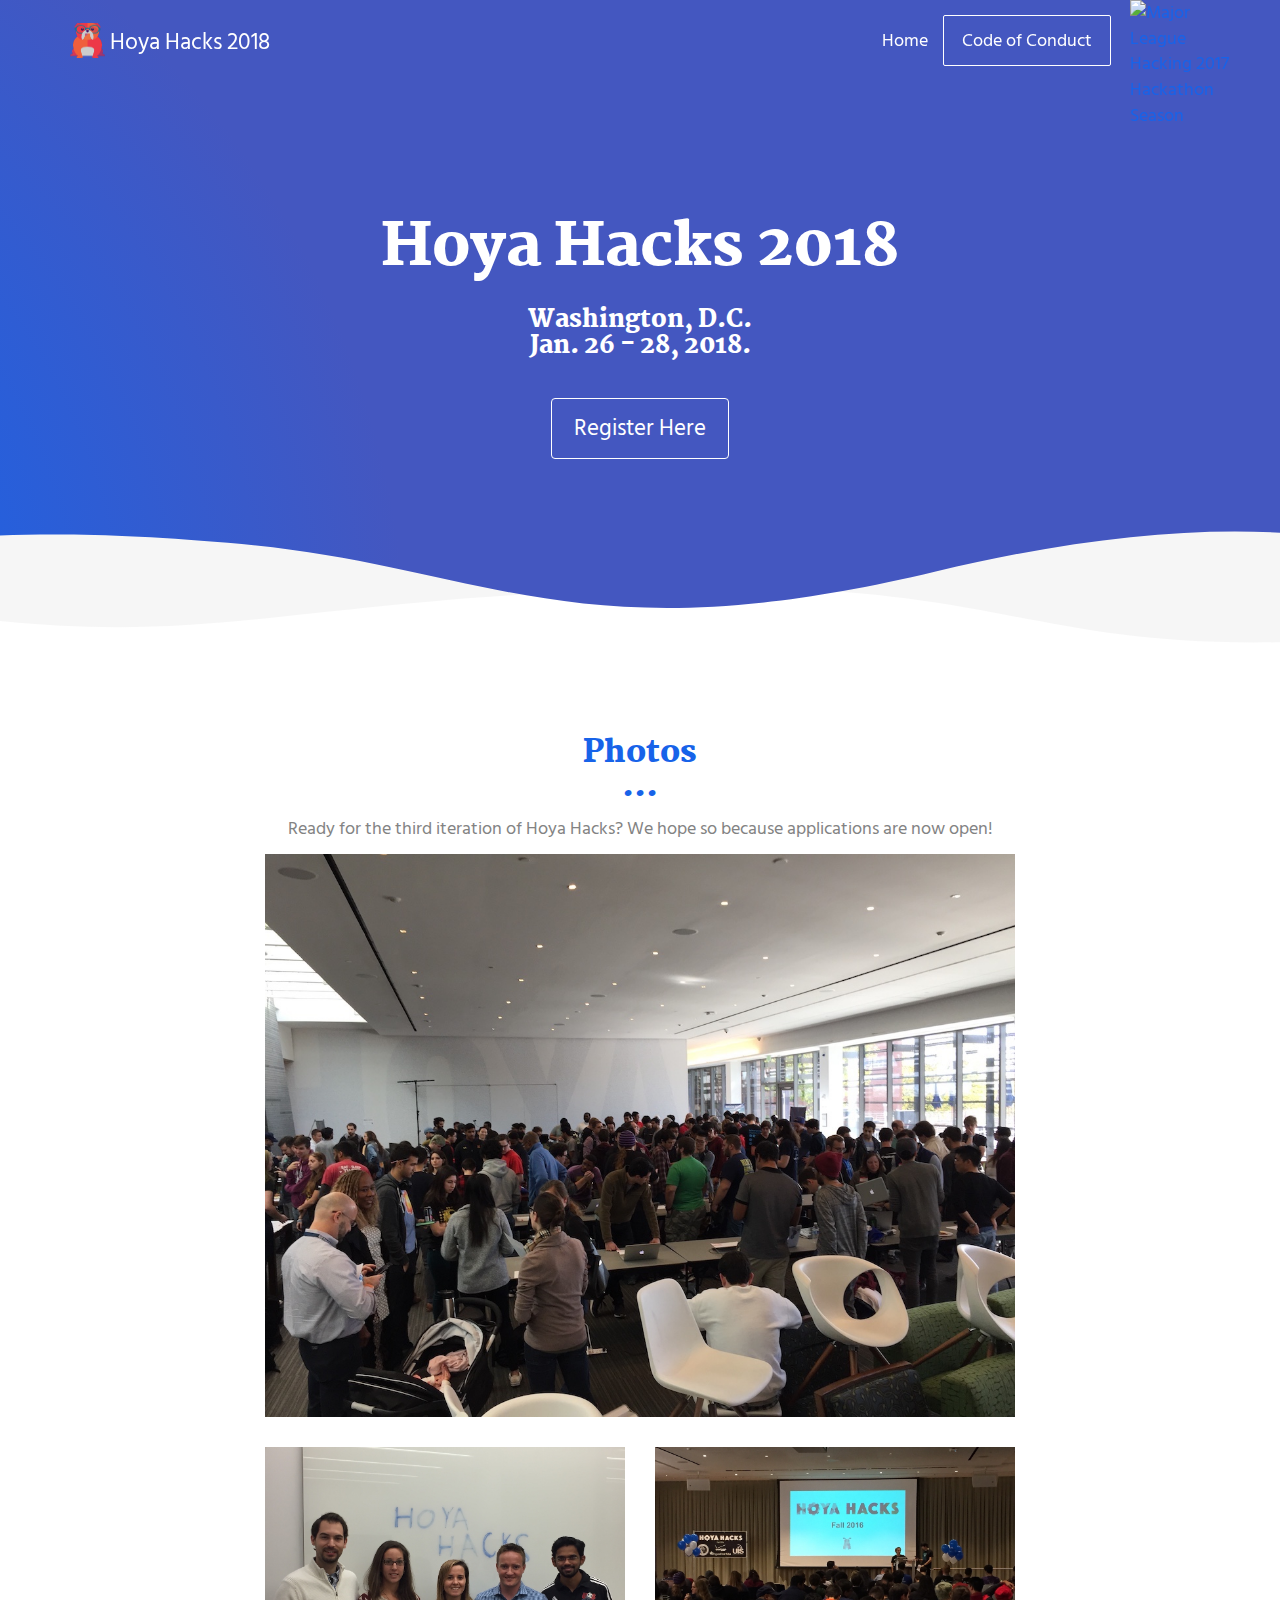
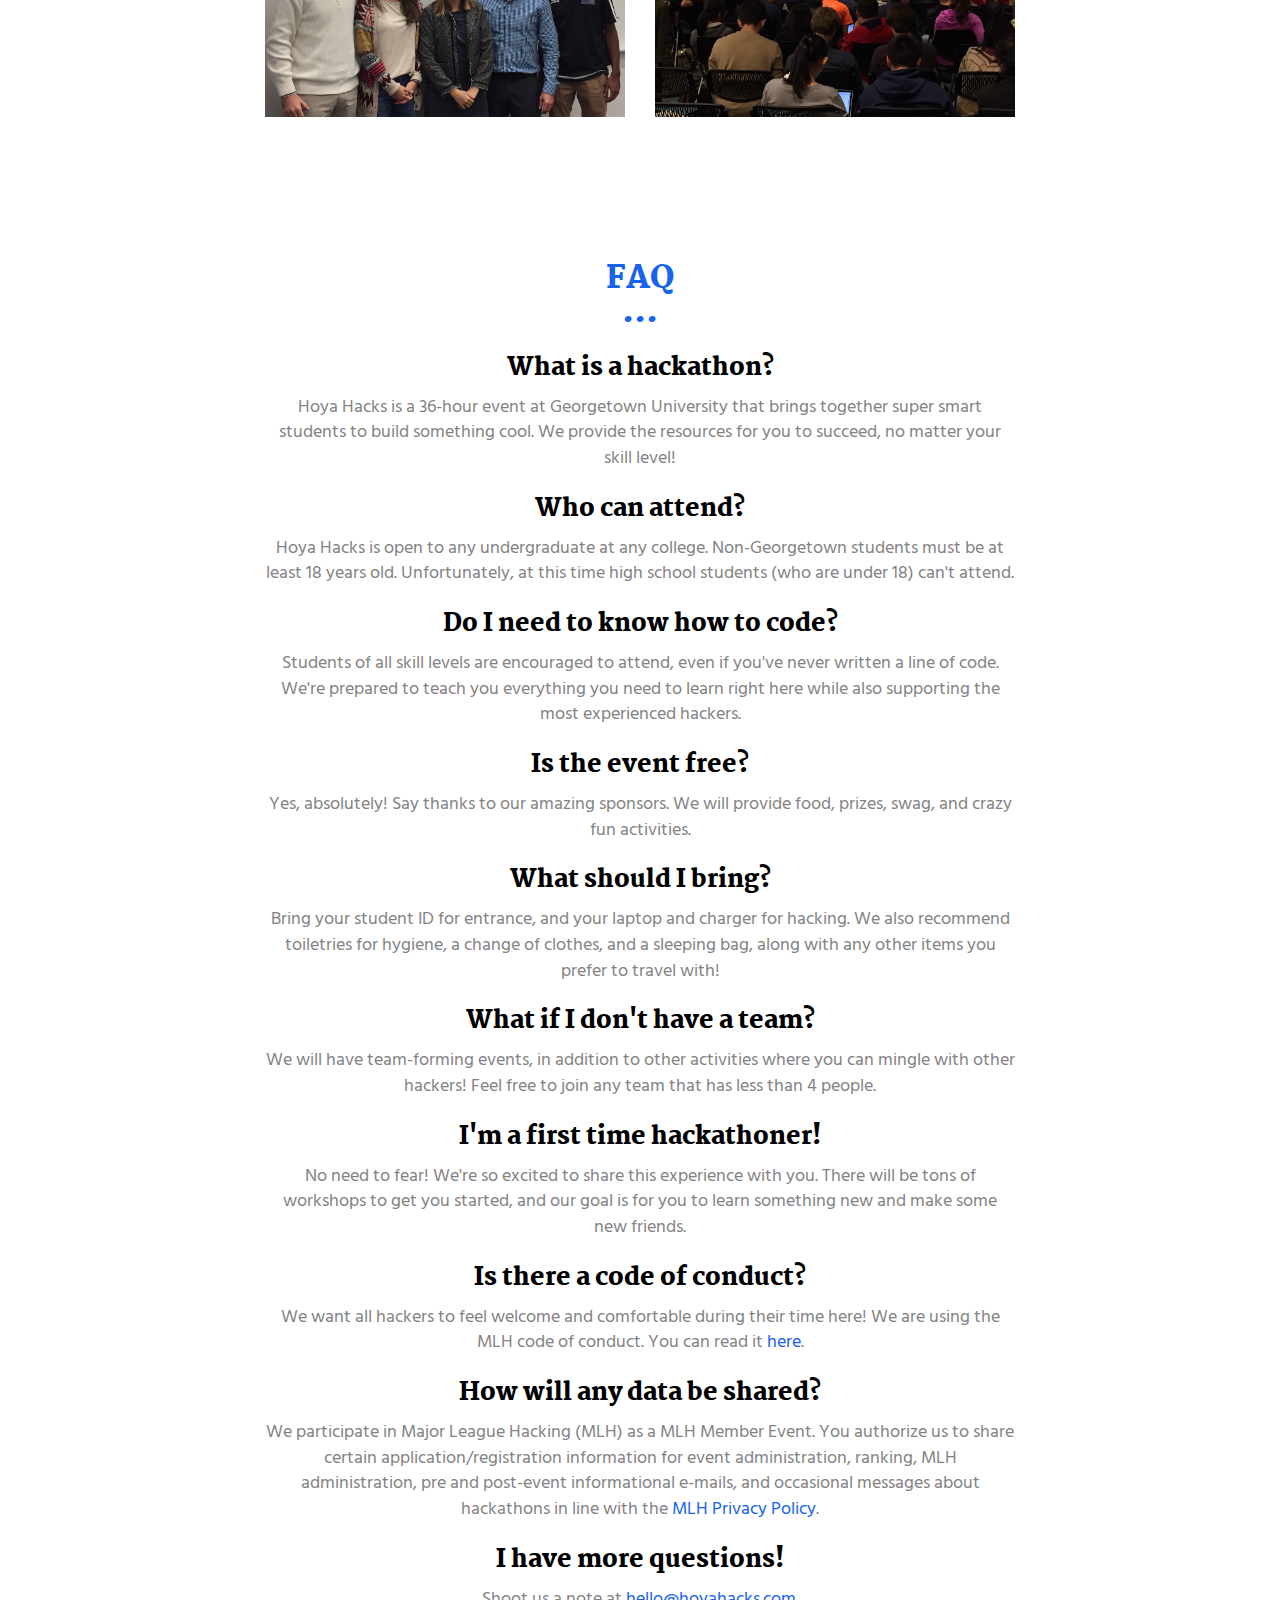
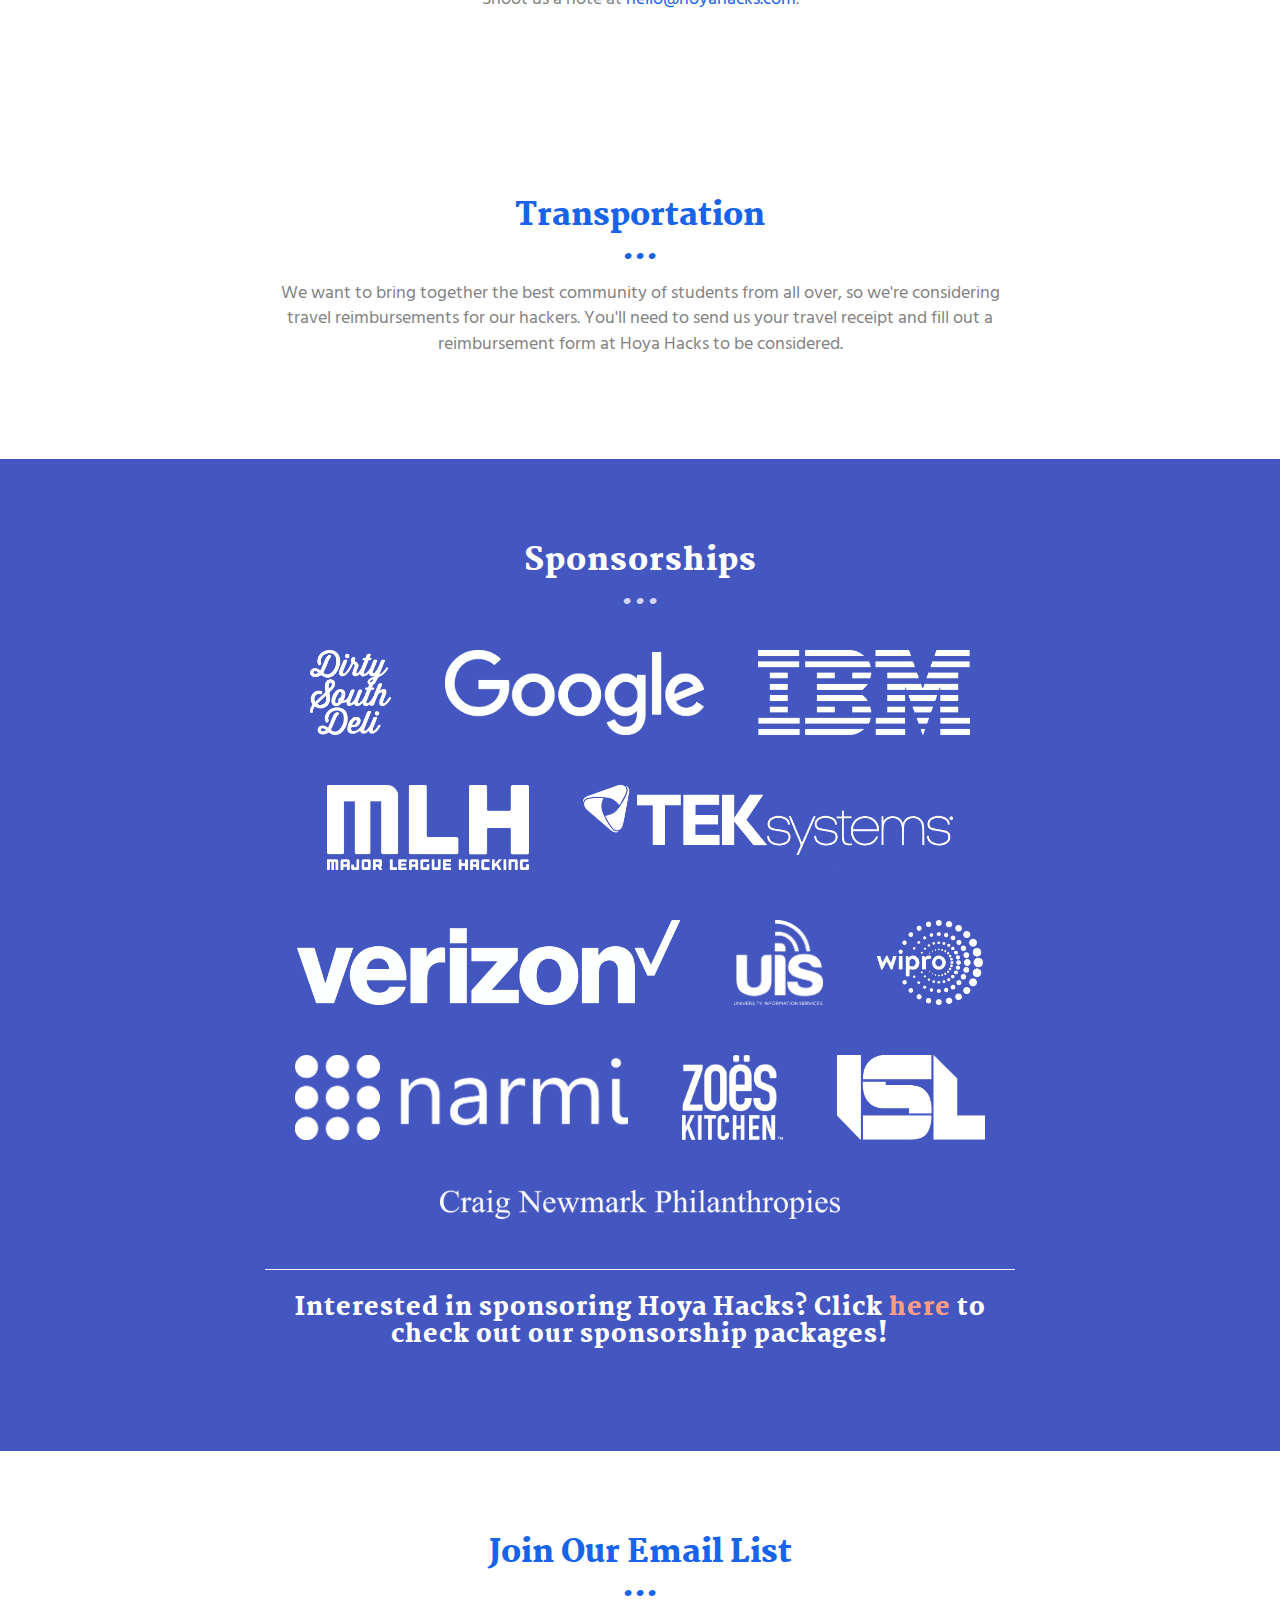
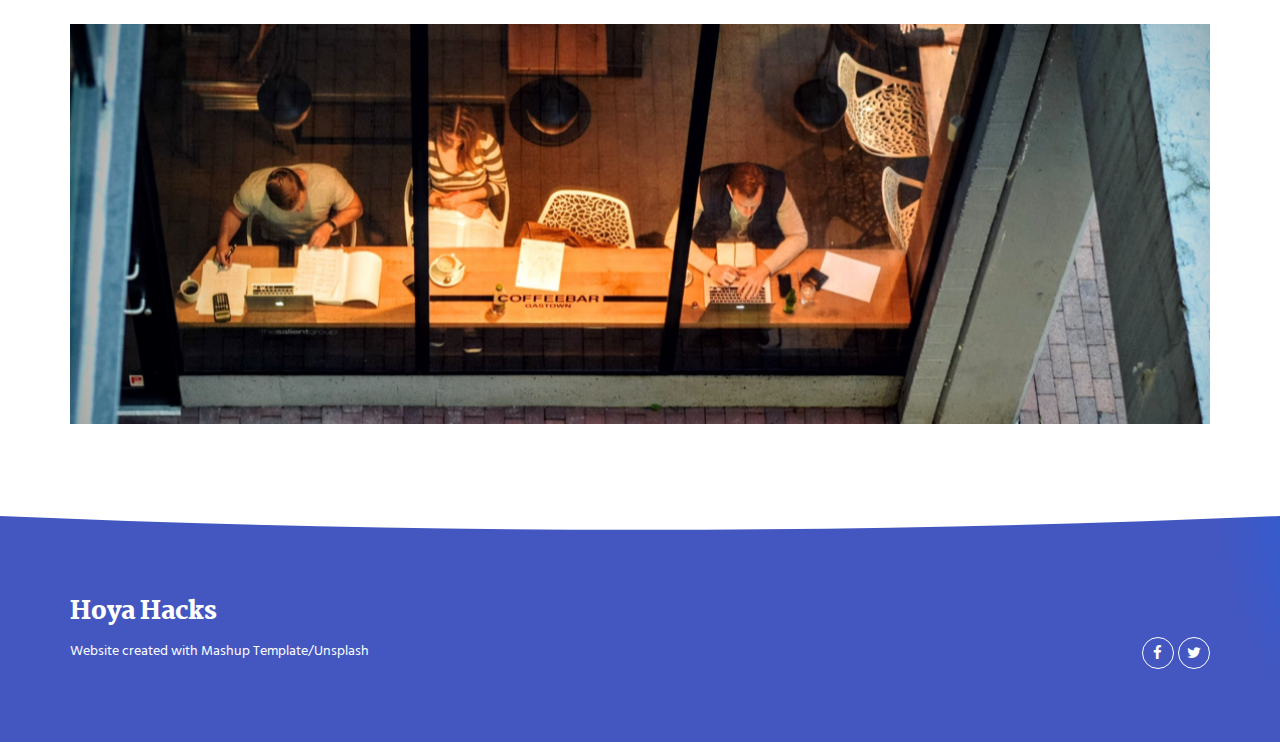
==== commit 903854d0: "Update index.html" ====
--- a/index.html
+++ b/index.html
@@ -130,9 +130,7 @@
       <div class="row section-container-spacer">
         <div class="col-xs-12 col-md-8 col-md-offset-2">
           <h2>Transportation</h2>
-          <p>We want to bring together the best community of students from all over, so we're offering up to a $40 travel reimbursement to attend Hoya Hacks.
-            <br />
-            For those who carpool, we will reimburse up to $40 per individual.  We will require receipts to be eligible for a travel reimbursement.  Qualifying transportation methods include traveling by bus, metro, Uber, plane, and car.</p>
+          <p>We want to bring together the best community of students from all over, so we're considering travel reimbursements for our hackers.  You'll need to send us your travel receipt and fill out a reimbursement form at Hoya Hacks to be considered.        
         </div>
       </div>
     </div>
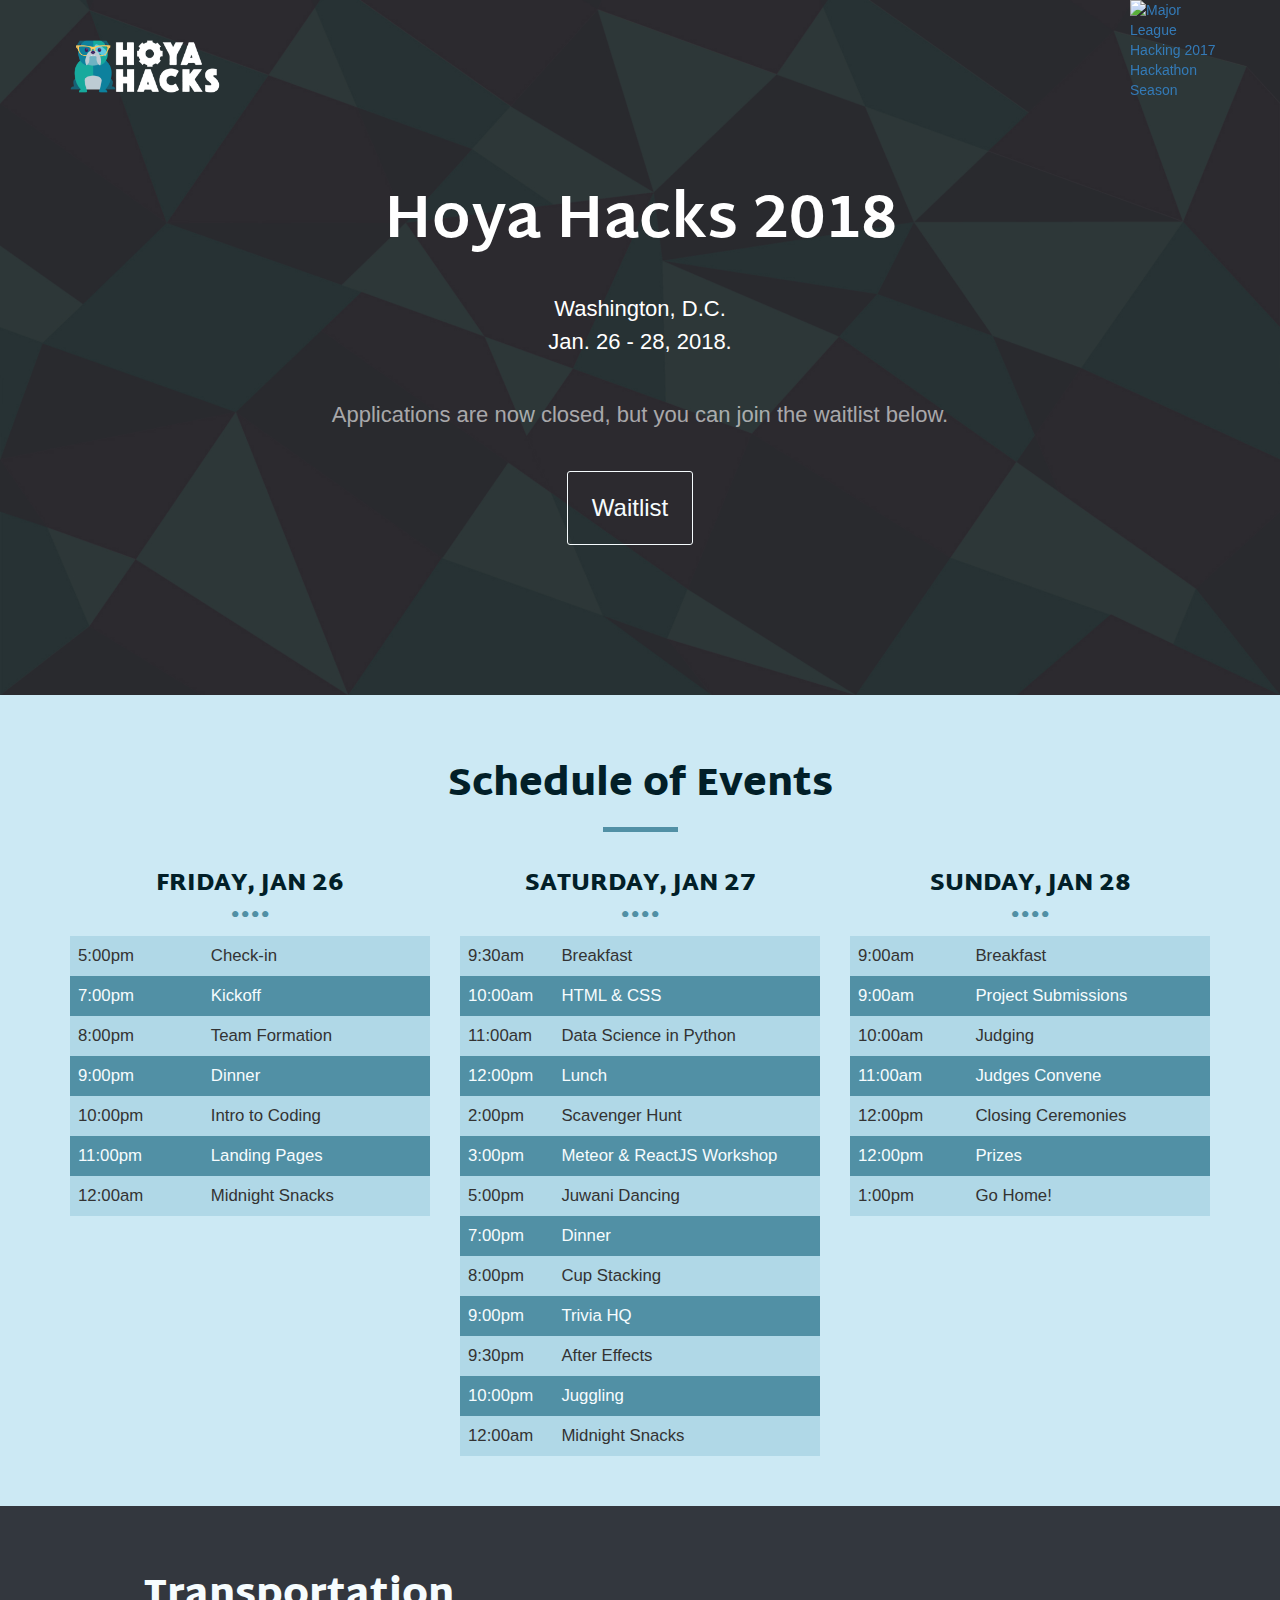
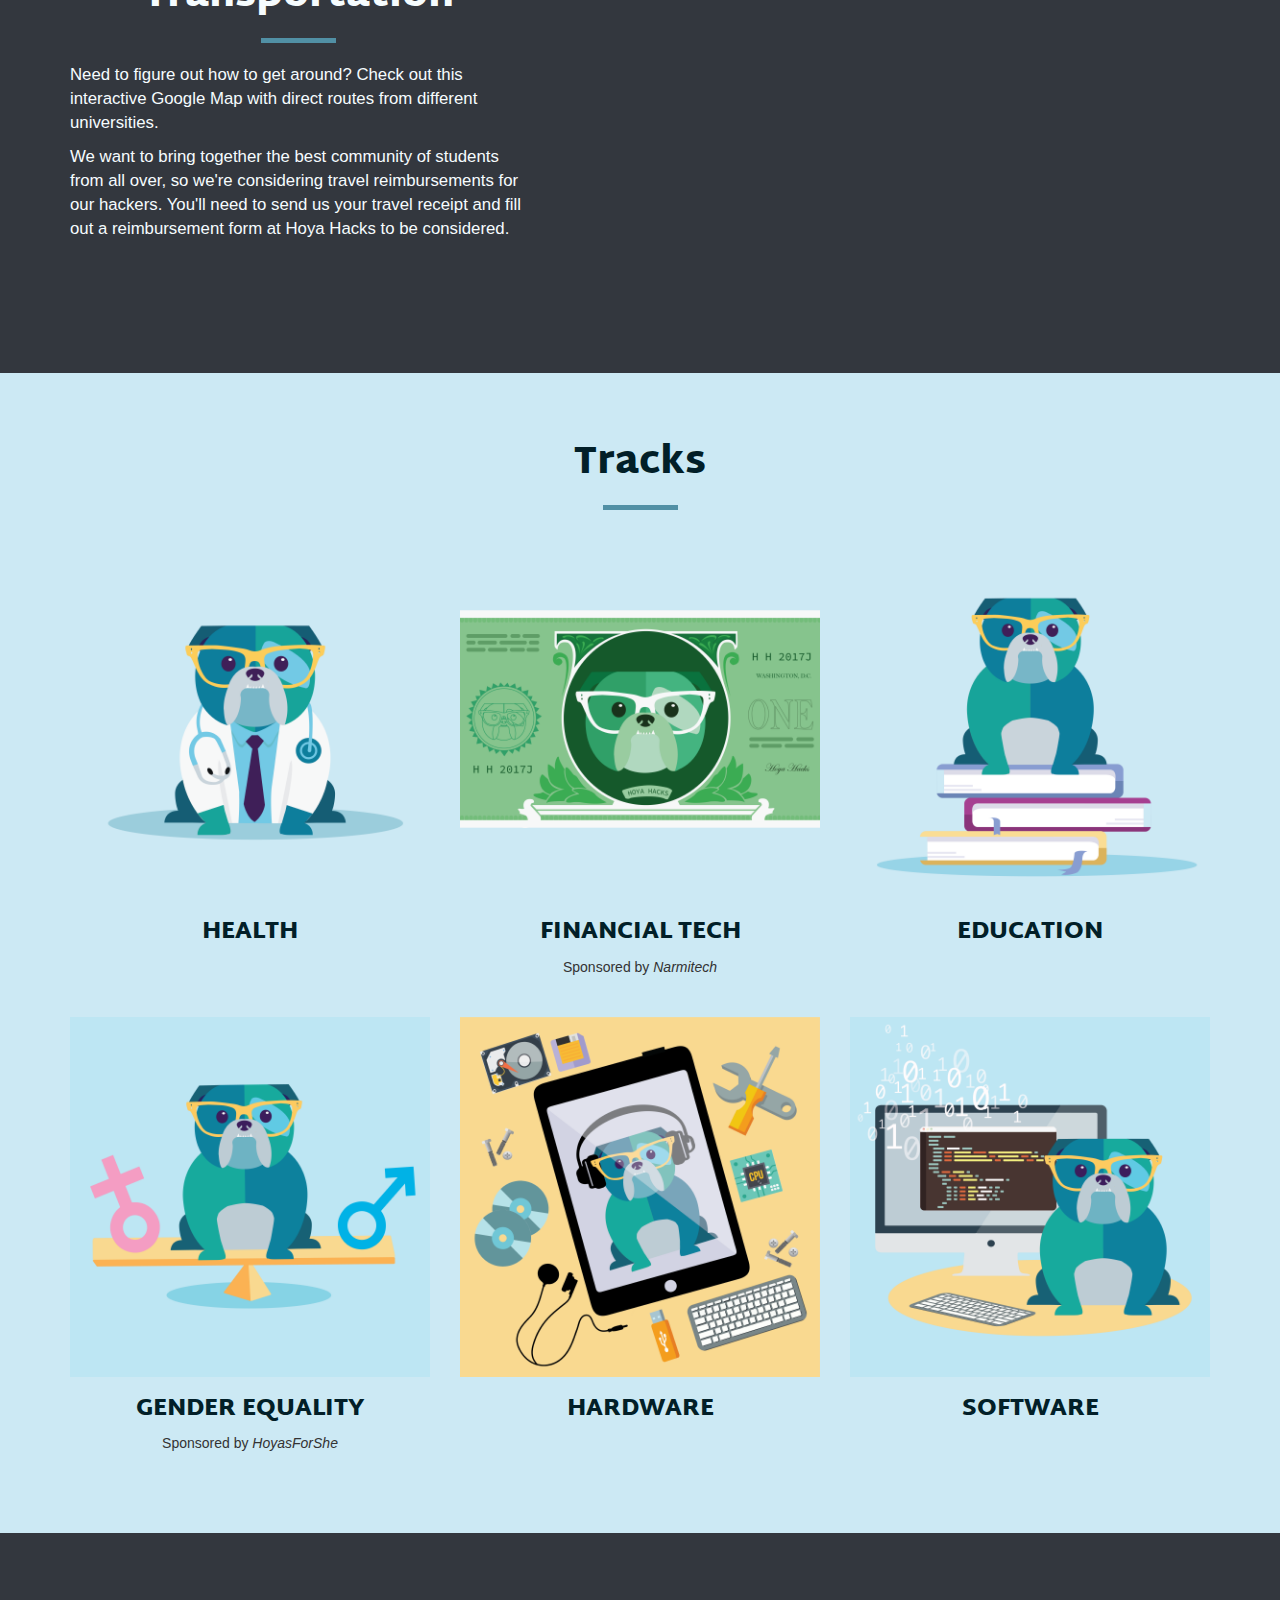
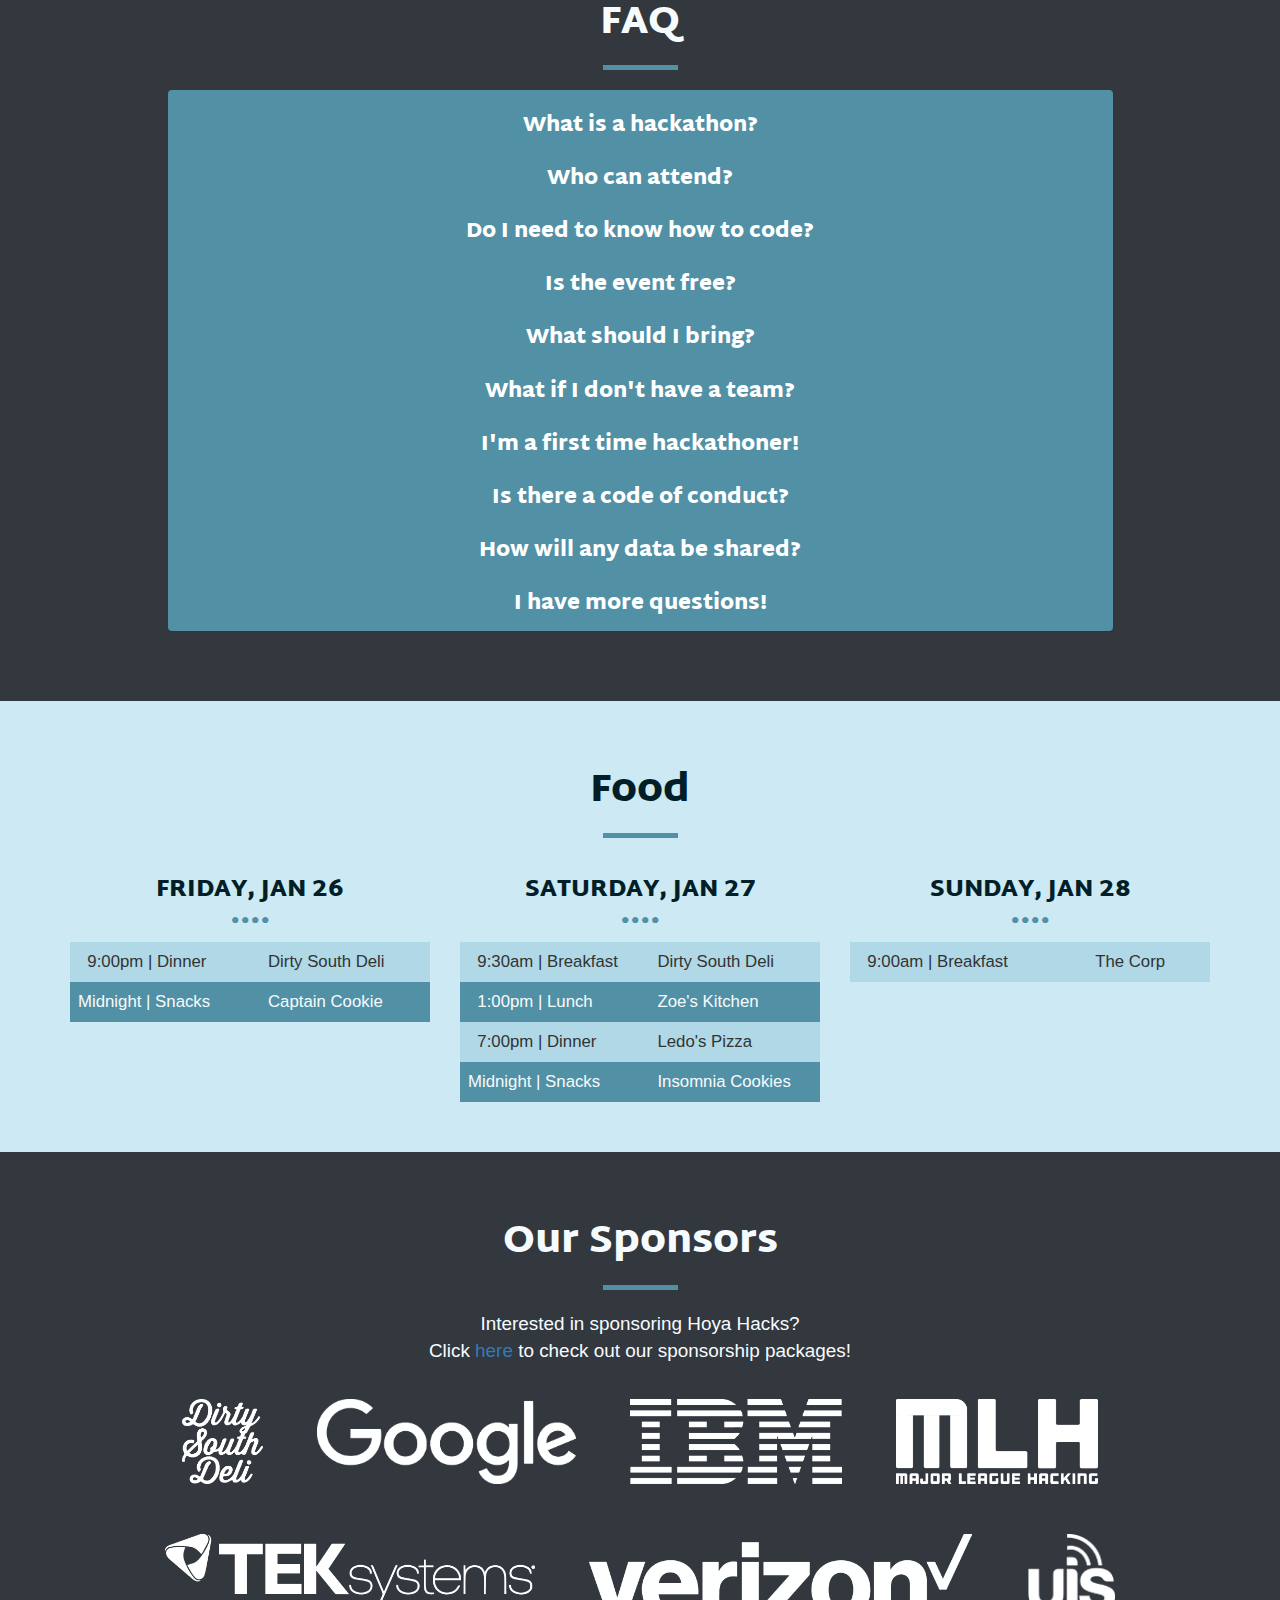
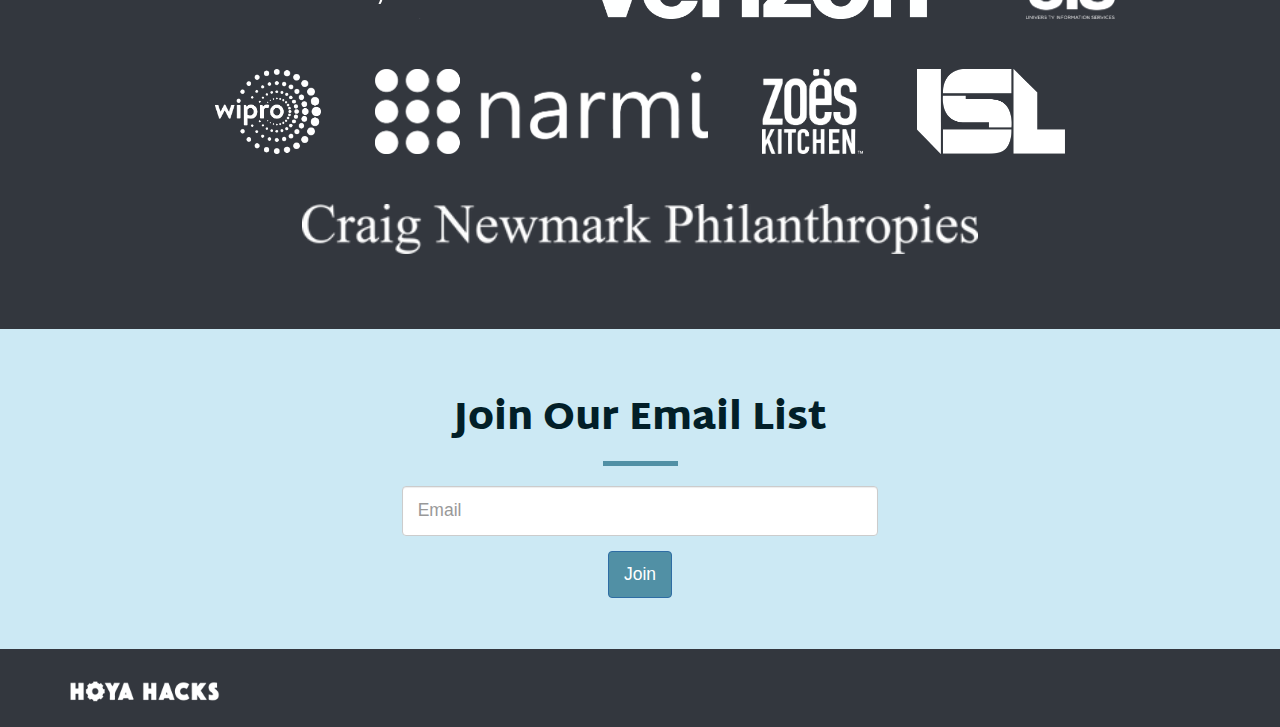
==== commit d243de0b: "Hoya Hacks Spring 2018 website" ====
--- a/index.html
+++ b/index.html
@@ -1,6 +1,5 @@
 <!DOCTYPE html>
 <html lang="en">
-
 <head>
   <meta charset="UTF-8">
   <meta content="IE=edge" http-equiv="X-UA-Compatible">
@@ -15,173 +14,630 @@
 
   <link href="./assets/favicon.ico" rel="icon">
 
-  <link href="" rel="stylesheet">
-
-
-  <title>Hoya Hacks</title>
-
-<link href="./main.css" rel="stylesheet"></head>
-
-<body id="home"> <!-- Add your content of header -->
-<header>
-  <nav class="navbar navbar-default active">
+
+
+  <title>Hoya Hacks (Spring 2018)</title>
+    <!-- Bootstrap -->
+    <!-- <link href="css/bootstrap.min.css" rel="stylesheet"> -->
+    <script defer src="https://use.fontawesome.com/releases/v5.0.4/js/all.js"></script>
+    <link href="https://fonts.googleapis.com/css?family=Martel:900" rel="stylesheet">
+    <link href="https://fonts.googleapis.com/css?family=Martel+Sans:900" rel="stylesheet">
+    <!-- Latest compiled and minified CSS -->
+    <link rel="stylesheet" href="https://maxcdn.bootstrapcdn.com/bootstrap/3.3.7/css/bootstrap.min.css" integrity="sha384-BVYiiSIFeK1dGmJRAkycuHAHRg32OmUcww7on3RYdg4Va+PmSTsz/K68vbdEjh4u" crossorigin="anonymous">
+
+
+    <link href="new.css" rel="stylesheet">
+</head>
+
+<body>
+
+  <div class="header-nightsky">
+      <nav class="navbar navbar-default">
+          <div class="container">
+              <a class="navbar-brand" href="index.html"><img src="img/logoDog.png"/></a>
+              <div class="navbar-header">
+                  <!-- <button type="button" class="navbar-toggle" data-toggle="collapse" data-target="#myNavbar">
+                      <span class="icon-bar"></span>
+                      <span class="icon-bar"></span>
+                      <span class="icon-bar"></span>
+                  </button> -->
+              </div>
+              <div class="collapse navbar-collapse" id="myNavbar">
+                  <ul class="nav navbar-nav navbar-right">
+
+                      <!-- <li class="dropdown">
+                          <a class="dropdown-toggle" data-toggle="dropdown" href="#">NEWS <span class="caret"></span></a>
+                          <ul class="dropdown-menu">
+                              <li><a href="#">Page 1-1</a></li>
+                              <li><a href="#">Page 1-2</a></li>
+                              <li><a href="#">Page 1-3</a></li>
+                          </ul>
+                      </li> -->
+                      <!-- <li class="dropdown">
+                          <a class="dropdown-toggle" data-toggle="dropdown" href="#">FEATURES <span class="caret"></span></a>
+                          <ul class="dropdown-menu">
+                              <li><a href="#">Page 1-1</a></li>
+                              <li><a href="#">Page 1-2</a></li>
+                              <li><a href="#">Page 1-3</a></li>
+                          </ul>
+                      </li> -->
+                      <!-- <li class="dropdown">
+                          <a class="dropdown-toggle" data-toggle="dropdown" href="#">DEMOS<span class="caret"></span></a>
+                          <ul class="dropdown-menu">
+                              <li><a href="#">Page 1-1</a></li>
+                              <li><a href="#">Page 1-2</a></li>
+                              <li><a href="#">Page 1-3</a></li>
+                          </ul>
+                      </li> -->
+                  </ul>
+              </div>
+          </div>
+      </nav>
+      <div class="hero">
+          <h1>Hoya Hacks 2018</h1>
+          <p style="color: white;">Washington, D.C.<br>Jan. 26 - 28, 2018.</p><br>
+          <p>Applications are now closed, but you can join the waitlist below.</p>
+          <a href="https://hoyahacks.typeform.com/to/XQthNU" class="btn btn-sm btn-primary">Waitlist</a>
+      </div>
+  </div>
+
+<!--
+  <section class="yellow">
     <div class="container">
-      <div class="navbar-header">
-        <button type="button" class="navbar-toggle collapsed" data-toggle="collapse" data-target="#navbar-collapse" aria-expanded="false">
-          <span class="sr-only">Toggle navigation</span>
-          <span class="icon-bar"></span>
-          <span class="icon-bar"></span>
-          <span class="icon-bar"></span>
-        </button>
-        <a class="navbar-brand hidden-xs" href="./index.html" title="">
-          <img src="images/bulldog.png" style="width:35px; height: 35px;" class="navbar-logo-img" alt="">
-          Hoya Hacks 2018
-        </a>
-      </div>
-
-      <div class="collapse navbar-collapse" style="margin-right: 10%;" id="navbar-collapse">
-        <ul class="nav navbar-nav navbar-right">
-          <li><a href="#home" title="">Home</a></li>
-          <li>
-            <p>
-              <a href="./mlh-code-of-conduct.pdf" class="btn btn-default navbar-btn" title="">Code of Conduct</a>
-            </p>
-          </li>
-        </ul>
+      <div class="text-center row">
+        <div class="col-xs-12">
+          <h1>Hoya Hacks 2018</h1>
+          <hr>
+          <h3>Washington, D.C.<br> Jan. 26 - 28, 2018. </h3><br>
+          <p class="lead">Applications are now closed, but you can join the waitlist below.</p>
+          <a href="https://hoyahacks.typeform.com/to/XQthNU" class="btn btn-lg btn-primary">Waitlist</a>
+        </div>
       </div>
     </div>
-  </nav>
-</header>
-
-<!-- Add your site or app content here -->
-  <div class="hero-full-container background-image-container white-text-container">
+  </section> -->
+
+<!-- schedule of events -->
+<section class="light">
+  <h2>Schedule of Events</h2><hr>
     <div class="container">
       <div class="row">
-        <div class="col-xs-12">
-          <h1>Hoya Hacks 2018</h1>
-          <h3>Washington, D.C.<br> Jan. 26 - 28, 2018.</h3>
-          <br>
-          <!--<h4>Applications are now closed, but you can join the waitlist below.</h4>-->
-          <a href="https://hoyahacks.typeform.com/to/XQthNU" class="btn btn-default btn-lg" title="">Register Here</a>
-        </div>
+          <div class="col-md-4 col-xs-10 col-xs-offset-1 col-md-offset-0">
+            <h3 class="schedule">Friday, Jan 26</h3>
+            <table class="table table-borderless table-istriped row">
+
+                <tbody>
+                <tr>
+                  <td>5:00pm</td>
+                  <td>Check-in</td>
+                  <!-- <td>McDonough Arena</td> -->
+                </tr>
+                <tr>
+                  <td>7:00pm</th>
+                  <td>Kickoff</td>
+                  <!-- <td>McDonough Arena</td> -->
+                </tr>
+                <tr>
+                  <td>8:00pm</td>
+                  <td>Team Formation</td>
+                  <!-- <td>Great Room</td> -->
+                </tr>
+                <tr>
+                  <td>9:00pm</td>
+                  <td>Dinner</td>
+                  <!-- <td>Herman Room</td> -->
+                </tr>
+                <tr>
+                  <td>10:00pm</td>
+                  <td>Intro to Coding</td>
+                  <!-- <td>Social Room</td> -->
+                </tr>
+                <tr>
+                  <td>11:00pm</td>
+                  <td>Landing Pages</td>
+                  <!-- <td>Social Room</td> -->
+                </tr>
+                <tr>
+                  <td>12:00am</td>
+                  <td>Midnight Snacks</td>
+                  <!-- <td>Herman Room</td> -->
+                </tr>
+              </tbody>
+            </table>
+          </div>
+          <div class="col-md-4 col-xs-10 col-xs-offset-1 col-md-offset-0">
+            <h3 class="schedule">Saturday, Jan 27</h3>
+            <table class="table table-borderless table-istriped row">
+
+                <tbody>
+                <tr>
+                  <td>9:30am</td>
+                  <td>Breakfast</td>
+                  <!-- <td>Herman Room</td> -->
+                </tr>
+                <tr>
+                  <td>10:00am</td>
+                  <td>HTML &amp; CSS</td>
+                  <!-- <td>Social Room</td> -->
+                </tr>
+                <tr>
+                  <td>11:00am</td>
+                  <td>Data Science in Python</td>
+                  <!-- <td>Social Room</td> -->
+                </tr>
+                <tr>
+                  <td>12:00pm</td>
+                  <td>Lunch</td>
+                  <!-- <td>Herman Room</td> -->
+                </tr>
+                <tr>
+                  <td>2:00pm</td>
+                  <td>Scavenger Hunt</td>
+                  <!-- <td>Campus-wide</td> -->
+                </tr>
+                <tr>
+                  <td>3:00pm</td>
+                  <td>Meteor &amp; ReactJS Workshop</td>
+                  <!-- <td>Social Room</td> -->
+                </tr>
+                <tr>
+                  <td>5:00pm</td>
+                  <td>Juwani Dancing</td>
+                  <!-- <td>Social Room</td> -->
+                </tr>
+                <tr>
+                  <td>7:00pm</td>
+                  <td>Dinner</td>
+                  <!-- <td>Herman Room</td> -->
+                </tr>
+                <tr>
+                  <td>8:00pm</td>
+                  <td>Cup Stacking</td>
+                  <!-- <td>Social Room</td> -->
+                </tr>
+                <tr>
+                  <td>9:00pm</td>
+                  <td>Trivia HQ</td>
+                  <!-- <td>Social Room</td> -->
+                </tr>
+                <tr>
+                  <td>9:30pm</td>
+                  <td>After Effects</td>
+                  <!-- <td>Social Room</td> -->
+                </tr>
+                <tr>
+                  <td>10:00pm</td>
+                  <td>Juggling</td>
+                  <!-- <td>Social Room</td> -->
+                </tr>
+                <tr>
+                  <td>12:00am</td>
+                  <td>Midnight Snacks</td>
+                  <!-- <td>Herman Room</td> -->
+                </tr>
+              </tbody>
+            </table>
+          </div>
+          <div class="col-md-4 col-xs-10 col-xs-offset-1 col-md-offset-0">
+            <h3 class="schedule">Sunday, Jan 28</h3>
+            <table class="table table-borderless table-istriped row">
+              <tbody>
+                <tr>
+                  <td>9:00am</td>
+                  <td>Breakfast</td>
+                  <!-- <td>Herman Room</td> -->
+                </tr>
+                <tr>
+                  <td>9:00am</td>
+                  <td>Project Submissions</td>
+                  <!-- <td>Social Room</td> -->
+                </tr>
+                <tr>
+                  <td>10:00am</td>
+                  <td>Judging</td>
+                  <!-- <td>Great Room</td> -->
+                </tr>
+                <tr>
+                  <td>11:00am</td>
+                  <td>Judges Convene</td>
+                  <!-- <td>Social Room</td> -->
+                </tr>
+                <tr>
+                  <td>12:00pm</td>
+                  <td>Closing Ceremonies</td>
+                  <!-- <td>McDonough Arena</td> -->
+                </tr>
+                <tr>
+                  <td>12:00pm</td>
+                  <td>Prizes</td>
+                  <!-- <td>McDonough Arena</td> -->
+                </tr>
+                <tr>
+                  <td>1:00pm</td>
+                  <td>Go Home!</td>
+                  <!-- <td>Uber / Bus</td> -->
+                </tr>
+              </tbody>
+            </table>
+          </div>
+      </div>
+    </div>
+</section>
+
+<!-- photos of past events  -->
+
+<!-- <section>
+  <div class="container">
+
+      <div class="row">
+        <h2 class="shift-left">Photos</h2>
+        <p class="fix lead">Ready for the third iteration of Hoya Hacks? We hope so because applications are now open!</p>
+        <div class="col-xs-12 col-md-8 col-md-offset-2">
+            <img src="./images/fall2016image1.jpg" alt="" class="img-responsive reveal-content" data-action="zoom">
+        </div>
+      </div>
+      <div class="row spacer">
+        <div class="col-xs-6">
+          <img src="./images/fall2016image4.jpg" alt="" class="img-responsive reveal-content" data-action="zoom">
+        </div>
+        <div class="col-xs-6">
+          <img src="./images/fall2016image5.jpg" alt="" class="img-responsive reveal-content" data-action="zoom">
+        </div>
+      </div>
+   </div>
+</section> -->
+
+<section class="dark transportation">
+  <div class="container">
+    <!-- <hr> -->
+    <div class="row">
+      <div class="col-sm-5 col-xs-10 col-xs-offset-1 col-sm-offset-0">
+        <h2 class="text-center">Transportation</h2>
+        <hr>
+        <p>
+          Need to figure out how to get around? Check out this interactive Google Map with direct routes from different universities.
+        </p>
+        <p>
+          We want to bring together the best community of students from all over, so we're considering travel reimbursements for our hackers. You'll need to send us your travel receipt and fill out a reimbursement form at Hoya Hacks to be considered.</p>
+      </div>
+      <div class="col-sm-7 col-xs-10 col-xs-offset-1 col-sm-offset-0">
+        <div class="embed-responsive embed-responsive-16by9">
+          <iframe src="https://www.google.com/maps/d/u/0/embed?mid=15qZpfTuUmSz8OMofqC6YJNXsNAFKjXgQ" width="640" height="480"></iframe>
+        </div>
+      </div>
+
+
+
+    </div>
+
+  </div>
+</section>
+
+<section class="light track">
+  <div class="container">
+    <h2>Tracks</h2>
+    <hr>
+    <div class="row">
+      <div class="col-sm-6 col-md-4 col-xs-8 col-xs-offset-2 col-sm-offset-0">
+        <img src="img/tracks/health.png" class="img-fluid" alt="" />
+        <h3 >Health</h3>
+        <br class="hidden-xs">
+        <br class="hidden-xs">
+        <br class="hidden-xs">
+      </div>
+      <div class="col-sm-6 col-md-4 col-xs-8 col-xs-offset-2 col-sm-offset-0">
+        <img src="img/tracks/fintech.png" class="img-fluid" alt="" />
+        <h3>Financial Tech</h3>
+        <footer class="blockquote-footer">Sponsored by <cite title="HoyasForShe">Narmitech</cite></footer>
+      </div>
+      <div class="col-sm-6 col-md-4 col-xs-8 col-xs-offset-2 col-sm-offset-0">
+        <img src="img/tracks/education.png" class="img-fluid" alt="" />
+        <h3>Education</h3>
+        <br class="hidden-xs">
+        <br class="hidden-xs">
+        <br class="hidden-xs">
+      </div>
+      <div class="col-sm-6 col-md-4 col-xs-8 col-xs-offset-2 col-sm-offset-0">
+        <img src="img/tracks/gender.png" class="img-fluid" alt="" />
+        <h3>Gender Equality</h3>
+        <footer class="blockquote-footer">Sponsored by <cite title="HoyasForShe">HoyasForShe</cite></footer>
+      </div>
+      <div class="col-sm-6 col-md-4 col-xs-8 col-xs-offset-2 col-sm-offset-0">
+        <img src="img/tracks/hardware.png" class="img-fluid" alt="" />
+        <h3>Hardware</h3>
+      </div>
+      <div class="col-sm-6 col-md-4 col-xs-8 col-xs-offset-2 col-sm-offset-0">
+        <img src="img/tracks/software.png" class="img-fluid" alt="" />
+        <h3>Software</h3>
       </div>
     </div>
   </div>
-
-
-  <div class="section-container">
+</section>
+
+<section class="dark">
+  <div class="container">
+    <h2>FAQ</h2>
+    <hr>
+    <div class="row">
+      <div class="col-sm-12 col-md-10 col-md-offset-1">
+        <div class="card panel-group" id="accordion">
+          <div class="panel panel-default">
+            <div class="panel-heading">
+              <h2 class="card-header panel-title">
+                <a aria-expanded="false" class="accordion-toggle collapsed" data-parent="#accordion" data-toggle="collapse" href="#collapseOne">
+                What is a hackathon?
+                </a>
+              </h2>
+            </div>
+            <div class="panel-collapse collapse" id="collapseOne" aria-expanded="false" style="height: 0px;">
+              <div class="card-block panel-body">
+                <!-- begin content -->
+                <p>Hoya Hacks is a 36-hour event at Georgetown University that brings together super smart students to build something cool. We provide the resources for you to succeed, no matter your skill level!</p>
+                <!-- end content -->
+              </div>
+            </div>
+
+            <!-- next card -->
+            <div class="panel-heading">
+              <h2 class="card-header panel-title">
+                <a aria-expanded="false" class="accordion-toggle collapsed" data-parent="#accordion" data-toggle="collapse" href="#collapseTwo">
+                  Who can attend?
+                </a>
+              </h2>
+            </div>
+            <div class="panel-collapse collapse" id="collapseTwo" aria-expanded="false" style="height: 0px;">
+              <div class="card-block panel-body">
+                <!-- begin content -->
+                <p>Hoya Hacks is open to any undergraduate at any college. Non-Georgetown students must be at least 18 years old. Unfortunately, at this time high school students (who are under 18) can't attend.</p>
+                <!-- end content -->
+              </div>
+            </div>
+
+            <!-- next card -->
+            <div class="panel-heading">
+              <h2 class="card-header panel-title">
+                <a aria-expanded="false" class="accordion-toggle collapsed" data-parent="#accordion" data-toggle="collapse" href="#collapseThree">
+                 Do I need to know how to code?
+                </a>
+              </h2>
+            </div>
+            <div class="panel-collapse collapse" id="collapseThree" aria-expanded="false" style="height: 0px;">
+              <div class="card-block panel-body">
+                <!-- begin content -->
+                <p>Students of all skill levels are encouraged to attend, even if you've never written a line of code. We're prepared to teach you everything you need to learn right here while also supporting the most experienced hackers.</p>
+                <!-- end content -->
+              </div>
+            </div>
+
+            <!-- next card -->
+            <div class="panel-heading">
+              <h2 class="card-header panel-title">
+                <a aria-expanded="false" class="accordion-toggle collapsed" data-parent="#accordion" data-toggle="collapse" href="#collapseFour">
+                 Is the event free?
+                </a>
+              </h2>
+            </div>
+            <div class="panel-collapse collapse" id="collapseFour" aria-expanded="false" style="height: 0px;">
+              <div class="card-block panel-body">
+                <!-- begin content -->
+                <p>Yes, absolutely! Say thanks to our amazing sponsors. We will provide food, prizes, swag, and crazy fun activities.</p>
+                <!-- end content -->
+              </div>
+            </div>
+
+            <!-- next card -->
+            <div class="panel-heading">
+              <h2 class="card-header panel-title">
+                <a aria-expanded="false" class="accordion-toggle collapsed" data-parent="#accordion" data-toggle="collapse" href="#collapseFive">
+                 What should I bring?
+                </a>
+              </h2>
+            </div>
+            <div class="panel-collapse collapse" id="collapseFive" aria-expanded="false" style="height: 0px;">
+              <div class="card-block panel-body">
+                <!-- begin content -->
+                <p>Bring your student ID for entrance, and your laptop and charger for hacking. We also recommend toiletries for hygiene, a change of clothes, and a sleeping bag, along with any other items you prefer to travel with!</p>
+                <!-- end content -->
+              </div>
+            </div>
+
+            <!-- next card -->
+            <div class="panel-heading">
+              <h2 class="card-header panel-title">
+                <a aria-expanded="false" class="accordion-toggle collapsed" data-parent="#accordion" data-toggle="collapse" href="#collapseSix">
+                 What if I don't have a team?
+                </a>
+              </h2>
+            </div>
+            <div class="panel-collapse collapse" id="collapseSix" aria-expanded="false" style="height: 0px;">
+              <div class="card-block panel-body">
+                <!-- begin content -->
+                <p>We will have team-forming events, in addition to other activities where you can mingle with other hackers! Feel free to join any team that has less than 4 people.</p>
+                <!-- end content -->
+              </div>
+            </div>
+
+            <!-- next card -->
+            <div class="panel-heading">
+              <h2 class="card-header panel-title">
+                <a aria-expanded="false" class="accordion-toggle collapsed" data-parent="#accordion" data-toggle="collapse" href="#collapseSeven">
+                 I'm a first time hackathoner!
+                </a>
+              </h2>
+            </div>
+            <div class="panel-collapse collapse" id="collapseSeven" aria-expanded="false" style="height: 0px;">
+              <div class="card-block panel-body">
+                <!-- begin content -->
+                <p>No need to fear! We're so excited to share this experience with you. There will be tons of workshops to get you started, and our goal is for you to learn something new and make some new friends.</p>
+                <!-- end content -->
+              </div>
+            </div>
+
+            <!-- next card -->
+            <div class="panel-heading">
+              <h2 class="card-header panel-title">
+                <a aria-expanded="false" class="accordion-toggle collapsed" data-parent="#accordion" data-toggle="collapse" href="#collapseEight">
+                 Is there a code of conduct?
+                </a>
+              </h2>
+            </div>
+            <div class="panel-collapse collapse" id="collapseEight" aria-expanded="false" style="height: 0px;">
+              <div class="card-block panel-body">
+                <!-- begin content -->
+                <p>We want all hackers to feel welcome and comfortable during their time here! We are using the MLH code of conduct. You can read it <a href="mlh-code-of-conduct.pdf">here</a>.</p>
+                <!-- end content -->
+              </div>
+            </div>
+
+            <!-- next card -->
+            <div class="panel-heading">
+              <h2 class="card-header panel-title">
+                <a aria-expanded="false" class="accordion-toggle collapsed" data-parent="#accordion" data-toggle="collapse" href="#collapseNine">
+                 How will any data be shared?
+                </a>
+              </h2>
+            </div>
+            <div class="panel-collapse collapse" id="collapseNine" aria-expanded="false" style="height: 0px;">
+              <div class="card-block panel-body">
+                <!-- begin content -->
+                <p>We participate in Major League Hacking (MLH) as a MLH Member Event. You authorize us to share certain application/registration information for event administration, ranking, MLH administration, pre and post-event informational e-mails, and occasional messages about hackathons in line with the <a href="http://mlh.io/privacy">MLH Privacy Policy</a>.</p>
+                <!-- end content -->
+              </div>
+            </div>
+
+            <!-- next card -->
+            <div class="panel-heading">
+              <h2 class="card-header panel-title">
+                <a aria-expanded="false" class="accordion-toggle collapsed" data-parent="#accordion" data-toggle="collapse" href="#collapseTen">
+                 I have more questions!
+                </a>
+              </h2>
+            </div>
+            <div class="panel-collapse collapse" id="collapseTen" aria-expanded="false" style="height: 0px;">
+              <div class="card-block panel-body">
+                <!-- begin content -->
+                <p>Shoot us a note at <a href="mailto:hello@hoyahacks.com">hello@hoyahacks.com</a>.</p>
+                <!-- end content -->
+              </div>
+            </div>
+
+            <!-- next card -->
+
+          </div>
+
+          </div>
+
+      </div>
+    </div>
+
+  </div>
+</section>
+
+
+<section class="light">
+  <h2>Food</h2><hr>
     <div class="container">
       <div class="row">
-        <div class="col-xs-12 col-md-8 col-md-offset-2">
-          <h2 class="text-center">Photos</h2>
-          <p class="text-center">Ready for the third iteration of Hoya Hacks? We hope so because applications are now open!</p>
-
-          <div class="section-container-spacer">
-            <img src="./images/fall2016image1.jpg" alt="" class="img-responsive reveal-content" data-action="zoom">
-          </div>
-
-          <div class="row">
-            <div class="col-xs-6">
-              <img src="./images/fall2016image4.jpg" alt="" class="img-responsive reveal-content" data-action="zoom">
-            </div>
-            <div class="col-xs-6">
-              <img src="./images/fall2016image5.jpg" alt="" class="img-responsive reveal-content" data-action="zoom">
-            </div>
-          </div>
-       </div>
-     </div>
+        <div class="col-md-4 col-xs-10 col-xs-offset-1 col-md-offset-0">
+          <h3 class="schedule">Friday, Jan 26</h3>
+          <table class="table table-borderless table-istriped row">
+            <tbody>
+              <tr>
+                <td>&nbsp; 9:00pm | Dinner</td>
+                <td>Dirty South Deli</td>
+              </tr>
+              <tr>
+                <td>Midnight | Snacks</td>
+                <td>Captain Cookie</td>
+              </tr>
+            </tbody>
+          </table>
+        </div>
+        <div class="col-md-4 col-xs-10 col-xs-offset-1 col-md-offset-0">
+          <h3 class="schedule">Saturday, Jan 27</h3>
+          <table class="table table-borderless table-istriped row">
+            <tbody>
+              <tr>
+                <td>&nbsp; 9:30am | Breakfast</td>
+                <td>Dirty South Deli</td>
+              </tr>
+              <tr>
+                <td>&nbsp; 1:00pm | Lunch</td>
+                <td>Zoe's Kitchen</td>
+              </tr>
+              <tr>
+                <td>&nbsp; 7:00pm | Dinner</td>
+                <td>Ledo's Pizza</td>
+              </tr>
+              <tr>
+                <td>Midnight | Snacks</td>
+                <td>Insomnia Cookies</td>
+              </tr>
+            </tbody>
+          </table>
+        </div>
+        <div class="col-md-4 col-xs-10 col-xs-offset-1 col-md-offset-0">
+          <h3 class="schedule">Sunday, Jan 28</h3>
+          <table class="table table-borderless table-istriped row">
+            <tbody>
+              <tr>
+                <td>&nbsp; 9:00am | Breakfast</td>
+                <td>The Corp</td>
+              </tr>
+            </tbody>
+          </table>
+        </div>
+      </div>
     </div>
-  </div>
-
-
-  <div class="section-container">
-    <div class="container text-center">
-      <div class="row section-container-spacer">
-        <div class="col-xs-12 col-md-8 col-md-offset-2">
-          <h2>FAQ</h2>
-          <h3>What is a hackathon?</h3>
-          <p>Hoya Hacks is a 36-hour event at Georgetown University that brings together super smart students to build something cool. We provide the resources for you to succeed, no matter your skill level!</p>
-          <h3>Who can attend?</h3>
-          <p>Hoya Hacks is open to any undergraduate at any college. Non-Georgetown students must be at least 18 years old. Unfortunately, at this time high school students (who are under 18) can't attend.</p>
-          <h3>Do I need to know how to code?</h3>
-          <p>Students of all skill levels are encouraged to attend, even if you've never written a line of code. We're prepared to teach you everything you need to learn right here while also supporting the most experienced hackers.</p>
-          <h3>Is the event free?</h3>
-          <p>Yes, absolutely! Say thanks to our amazing sponsors. We will provide food, prizes, swag, and crazy fun activities.</p>
-          <h3>What should I bring?</h3>
-          <p>Bring your student ID for entrance, and your laptop and charger for hacking. We also recommend toiletries for hygiene, a change of clothes, and a sleeping bag, along with any other items you prefer to travel with!</p>
-          <h3>What if I don't have a team?</h3>
-          <p>We will have team-forming events, in addition to other activities where you can mingle with other hackers! Feel free to join any team that has less than 4 people.</p>
-          <h3>I'm a first time hackathoner!</h3>
-          <p>No need to fear! We're so excited to share this experience with you. There will be tons of workshops to get you started, and our goal is for you to learn something new and make some new friends.</p>
-          <h3>Is there a code of conduct?</h3>
-          <p>We want all hackers to feel welcome and comfortable during their time here! We are using the MLH code of conduct. You can read it <a href="mlh-code-of-conduct.pdf">here</a>.</p>
-          <h3>How will any data be shared?</h3>
-          <p>We participate in Major League Hacking (MLH) as a MLH Member Event. You authorize us to share certain application/registration information for event administration, ranking, MLH administration, pre and post-event informational e-mails, and occasional messages about hackathons in line with the <a href="http://mlh.io/privacy">MLH Privacy Policy</a>.</p>
-          <h3>I have more questions!</h3>
-          <p>Shoot us a note at <a href="mailto:hello@hoyahacks.com">hello@hoyahacks.com</a>.</p>
-        </div>
-      </div>
-    </div>
-  </div>
-
-
-    <div class="section-container">
-    <div class="container text-center">
-      <div class="row section-container-spacer">
-        <div class="col-xs-12 col-md-8 col-md-offset-2">
-          <h2>Transportation</h2>
-          <p>We want to bring together the best community of students from all over, so we're considering travel reimbursements for our hackers.  You'll need to send us your travel receipt and fill out a reimbursement form at Hoya Hacks to be considered.        
-        </div>
-      </div>
-    </div>
-  </div>
-
-  <div class="section-container blue-section">
-    <div class="container text-center">
-      <div class="row section-container-spacer">
-        <div class="col-xs-12 col-md-8 col-md-offset-2">
-          <h2>Sponsorships</h2>
-          <div class="sponsors">
+</section>
+
+
+
+<section class="dark">
+  <div class="container-fluid">
+    <h2>Our Sponsors</h2>
+    <hr>
+    <p class="text-center dark">Interested in sponsoring Hoya Hacks?<br>Click <a href="Hoya-Hacks-2018-Sponsorship-Deck.pdf">here</a> to check out our sponsorship packages! <br></p>
+      <div class="row">
+        <div class="col-md-1"></div>
+        <div class="col-md-10">
+          <div class="sponsors" style="flex: auto; text-align: center;">
             <img src="img/sponsors2018/dirtysouthdeli.png" class="img-fluid" alt="Responsive image">
             <img src="img/sponsors2018/google.png" class="img-fluid" alt="Responsive image">
             <img src="img/sponsors2018/ibm.png" class="img-fluid" alt="Responsive image">
             <img src="img/sponsors2018/mlh.png" class="img-fluid" alt="Responsive image">
-            <img src="img/sponsors2018/teksystems.png" class="img-fluid" alt="Responsive image">
-            <img src="img/sponsors2018/verizon.png" class="img-fluid" alt="Responsive image">
+            <img src="img/sponsors2018/teksystems.png" class="fix img-fluid" alt="Responsive image">
+            <img src="img/sponsors2018/verizon.png" class="fix img-fluid" alt="Responsive image">
             <img src="img/sponsors2018/uis.png" class="img-fluid" alt="Responsive image">
             <img src="img/sponsors2018/wipro.png" class="img-fluid" alt="Responsive image">
-            <img src="img/sponsors2018/narmitech.png" class="img-fluid" alt="Responsive image">
+            <img src="img/sponsors2018/narmitech.png" class="fix img-fluid" alt="Responsive image">
             <img src="img/sponsors2018/zoeskitchen.png" class="img-fluid" alt="Responsive image">
             <img src="img/sponsors2018/isl.png" class="img-fluid" alt="Responsive image">
-            <img style="width: 450px; height: auto;" src="img/sponsors2018/craignewmarkphilanthropies.png" class="img-fluid" alt="Responsive image">
-          </div>
-          <hr>
-          <h3>Interested in sponsoring Hoya Hacks? Click <a href="Hoya-Hacks-2018-Sponsorship-Deck.pdf">here</a> to check out our sponsorship packages! </h3>
-        </div>
-
-
-      </div>
-    </div>
-        <a id="email" />
+            <img src="img/sponsors2018/craignewmarkphilanthropies.png" class="fix2 img-fluid" alt="Responsive image">
+          </div>
+        </div>
+        <div class="col-md-1"></div>
+      </div>
+
 
   </div>
 
-  <div class="section-container contact-container">
-    <div class="container">
+</section>
+
+<section class="light">
+  <div class="container">
       <div class="row">
         <div class="col-xs-12 col-md-12">
-          <div class="section-container-spacer">
-            <h2 class="text-center">Join Our Email List</h2>
-          </div>
+            <h2 class="text-center fix">Join Our Email List</h2>
+            <hr>
           <div class="card-container">
-            <div class="card card-shadow col-xs-10 col-xs-offset-1 col-md-8 col-md-offset-2 reveal">
-                <form action="http://hoyahacks.us11.list-manage.com/subscribe/post?u=f55885e2bcd3f02b15c63562a&amp;id=3eda481e69" method="post" id="mc-embedded-subscribe-form" name="mc-embedded-subscribe-form" class="validate" target="_blank" novalidate="novalidate" class="reveal-content">
+            <div class="card card-shadow col-xs-10 col-xs-offset-1 col-md-8 col-md-offset-2 reveal" data-sr-id="2" style="; visibility: visible;  -webkit-transform: translateY(0) scale(1); opacity: 1;transform: translateY(0) scale(1); opacity: 1;-webkit-transition: -webkit-transform 0.5s cubic-bezier(0.6, 0.2, 0.1, 1) 0s, opacity 0.5s cubic-bezier(0.6, 0.2, 0.1, 1) 0s; transition: transform 0.5s cubic-bezier(0.6, 0.2, 0.1, 1) 0s, opacity 0.5s cubic-bezier(0.6, 0.2, 0.1, 1) 0s; ">
+                <form action="http://hoyahacks.us11.list-manage.com/subscribe/post?u=f55885e2bcd3f02b15c63562a&amp;id=3eda481e69" method="post" id="mc-embedded-subscribe-form" name="mc-embedded-subscribe-form" class="validate" target="_blank" novalidate="novalidate">
                 <div class="row">
                   <div class="col-md-8 col-md-offset-2">
                     <div class="form-group">
-                      <input type="email" class="form-control" id="email" placeholder="Email">
+                      <input class="form-control email" id="email" placeholder="Email" type="email">
                     </div>
-                      <center><button type="submit" class="btn btn-primary">Send message</button></center>
+                      <center><button type="submit" class="btn btn-primary">Join</button></center>
                   </div>
                 </div>
               </form>
@@ -192,48 +648,22 @@
         </div>
       </div>
     </div>
-  </div>
-
-<script>
-  document.addEventListener("DOMContentLoaded", function (event) {
-    navbarFixedTopAnimation();
-  });
-</script>
-
-<footer class="footer-container white-text-container">
-  <div class="container">
-    <div class="row">
-
-
-      <div class="col-xs-12 remove">
-        <h3>Hoya Hacks</h3>
-          <div class="row">
-            <div class="col-xs-12 col-sm-7">
-              <p><small>Website created with <a href="http://www.mashup-template.com/" title="Create website with free html template">Mashup Template</a>/<a href="https://www.unsplash.com/" title="Beautiful Free Images">Unsplash</a></small>
-              </p>
-            </div>
-            <div class="col-xs-12 col-sm-5">
-              <p class="text-right">
-                <a href="https://www.facebook.com/HoyaHacks/" class="social-round-icon white-round-icon fa-icon" title="">
-                  <i class="fa fa-facebook" aria-hidden="true"></i>
-                </a>
-                <a href="https://twitter.com/hoyahacks" class="social-round-icon white-round-icon fa-icon" title="">
-                  <i class="fa fa-twitter" aria-hidden="true"></i>
-                </a>
-              </p>
-            </div>
-          </div>
-      </div>
-    </div>
+</section>
+
+
+
+<footer>
+  <div class="bar">
+     <div class="container">
+          <h2 class="logo"><a href="index.html"><img class="brand-logo" src="img/brand_logo.png"/> </a></h2>
+          <div class="social-icons fix-fab">
+              <a href="https://twitter.com/hoyahacks" class="twitter"><i class="fab fa-twitter"></i></a>
+              <a href="https://www.facebook.com/HoyaHacks/" class=" facebook"><i class="fab fa-facebook"></i></a>
+          </div>
+      </div>
   </div>
 </footer>
 
-  <script>
-    document.addEventListener("DOMContentLoaded", function (event) {
-      navActivePage();
-      scrollRevelation('.reveal');
-    });
-  </script>
 
 <!-- Google Analytics: change UA-XXXXX-X to be your site's ID
 
@@ -254,11 +684,8 @@
   <div class="hidden-xs">
     <a id="mlh-trust-badge" style="display:block;max-width:100px;min-width:60px;position:fixed;right:50px;top:0;width:10%;z-index:10000" href="https://mlh.io/seasons/na-2018/events?utm_source=na-2018&utm_medium=TrustBadge&utm_campaign=na-2018&utm_content=white" target="_blank"><img src="https://s3.amazonaws.com/logged-assets/trust-badge/2018/white.svg" alt="Major League Hacking 2017 Hackathon Season" style="width:100%"></a>
   </div>
-
-  <div class="visible-xs">
-    <a id="mlh-trust-badge" style="display:block;max-width:100px;min-width:60px;position:fixed;left:25px;top:0;width:10%;z-index:10000" href="https://mlh.io/seasons/na-2018/events?utm_source=na-2018&utm_medium=TrustBadge&utm_campaign=na-2018&utm_content=white" target="_blank"><img src="https://s3.amazonaws.com/logged-assets/trust-badge/2018/white.svg" alt="Major League Hacking 2017 Hackathon Season" style="width:100%"></a>
-  </div>
-
+  <!-- Latest compiled and minified JavaScript -->
+  <script src="https://maxcdn.bootstrapcdn.com/bootstrap/3.3.7/js/bootstrap.min.js" integrity="sha384-Tc5IQib027qvyjSMfHjOMaLkfuWVxZxUPnCJA7l2mCWNIpG9mGCD8wGNIcPD7Txa" crossorigin="anonymous"></script>
   </body>
 
 </html>
--- a/new.css
+++ b/new.css
@@ -0,0 +1,588 @@
+h1,h2,h3,h4,h5,h6 {
+  font-family: 'Martel Sans';
+  font-weight: 900;
+
+}
+
+h1 {
+  font-size: 3.69em;
+  text-align: center;
+}
+
+h2 {
+  font-size: 2.75em;
+  margin-bottom: 20px;
+  text-align: center;
+}
+
+h3 {
+  font-size: 1.7em;
+  text-transform: uppercase;
+}
+
+.header {
+  background-color: #add8e6;
+  padding-bottom: 50px;
+}
+
+.yellow {
+  margin-top: -25px;
+}
+
+p.fix {
+  margin-left: 40px;
+}
+
+h2.fix{
+  margin-left: 0;
+}
+
+hr {
+  margin-top: 10px;
+  width: 75px;
+  border-top: solid 5px #5190A5 !important;
+}
+
+section {
+  padding: 50px 0;
+}
+.dark {
+  color: #F6FCFE;
+  background-color: #33373e;
+}
+.dark h2,.dark h3,.dark h4,.dark h5,.dark h6 {
+  color: #F6FCFE;
+}
+.light {
+  /* padding: 10px 0; */
+  background-color: #CCE9F4;
+  /*border: solid 1px MidnightBlue;*/
+}
+.light h2 {
+  color: #021F28;
+}
+/* SCHEDULE CSS */
+
+.light h1,.light h2,.light h3,.light h4,.light h5, .light h6 {
+  color: #021F28;
+}
+
+h3.schedule {
+  text-align: center;
+}
+
+h3.schedule::after {
+  content: "....";
+  margin-top: -5px;
+  font-size: 1.25em;
+  color: #5190A5;
+  display: block;
+
+}
+.table-striped>tbody>tr:nth-child(even)>td,
+.table-striped>tbody>tr:nth-child(even)>th {
+   /* background-color: SeaShell; // Choose your own color here */
+ }
+ /* .table-striped>thead {
+   background-color: SeaShell;
+ }
+.table {
+  background-color: #F6FCFE;
+} */
+
+.table-borderless > tbody > tr > td,
+.table-borderless > tbody > tr > th,
+.table-borderless > tfoot > tr > td,
+.table-borderless > tfoot > tr > th,
+.table-borderless > thead > tr > td,
+.table-borderless > thead > tr > th {
+    border: none;
+}
+
+.navbar-brand {
+  text-shadow: none;
+}
+
+.embed-responsive iframe {
+  /* margin-top: 20px; */
+}
+
+.light p, .dark p, p {
+  font-size: 1.35em;
+  /* font-weight: bold; */
+}
+
+.navbar-brand img {
+  margin-top: -5px;
+  width: 150px;
+  height: auto;
+}
+
+.navbar-right {
+  margin-right: 10px;
+}
+
+.hvrcenter {
+  display: inline-block;
+  vertical-align: middle;
+  -webkit-transform: perspective(1px) translateZ(0);
+  transform: perspective(1px) translateZ(0);
+  box-shadow: 0 0 1px transparent;
+  position: relative;
+  overflow: hidden;
+}
+
+.hvrcenter:before {
+  content: "";
+  position: absolute;
+  z-index: -1;
+  left: 50%;
+  right: 50%;
+  bottom: 0;
+  background-color:MidnightBlue ;
+  /* #ECF0F1; */
+  height: 2px;
+  -webkit-transition-property: left, right;
+  transition-property: left, right;
+  -webkit-transition-duration: 0.3s;
+  transition-duration: 0.3s;
+  -webkit-transition-timing-function: ease-out;
+  transition-timing-function: ease-out;
+}
+.hvrcenter:hover:before, .hvrcenter:focus:before, .hvrcenter:active:before {
+  left: 0;
+  right: 0;
+}
+.navbar-default {
+  font-weight: bold;
+  font-size: 1.25em;
+
+}
+.navbar-default .navbar-brand, .navbar-default .navbar-nav > li > a {
+  color: midnightblue;
+}
+
+.navbar-default .navbar-nav > li > a {
+  padding-top: 20px;
+  padding-bottom: 20px;
+}
+
+.lead {
+  font-weight: 400;
+  font-size: 1.25em;
+}
+
+.sponsors img {
+  padding: 25px;
+  height: 135px;
+  flex: auto;
+  width: auto;
+}
+
+.shift-left {
+  margin-left: 40px;
+}
+
+.light {
+
+}
+
+
+
+footer .logo{
+    margin-top: 10px;
+}
+
+footer .bar .logo a{
+    color:white;
+    font-size: 28px;
+    float: left;
+    font-weight: bold;
+    line-height: 68px;
+    margin: 0;
+    padding: 0;
+}
+
+footer a {
+    color: #d2d1d1;
+    text-decoration: none;
+}
+
+footer a:hover,
+footer a:focus {
+    text-decoration: none;
+    color: white;
+}
+
+footer .bar {
+    text-align: center;
+    background-color: #33373e;
+    text-align: center;
+}
+
+footer .bar a {
+    font-size: 22px;
+    color: #9fa3a9;
+    padding: 10px;
+    transition: 0.2s;
+    line-height: 68px;
+}
+
+footer .bar a:hover {
+    text-decoration: none;
+}
+
+footer .social-icons {
+    float:right;
+}
+
+
+footer .facebook:hover {
+    color: #0077e2;
+}
+
+footer .google:hover {
+    color: #ef1a1a;
+}
+
+footer .twitter:hover {
+    color: #00aced;
+}
+
+@media screen and (max-width: 767px) {
+    /* .panel-title a::before {
+      content: none;
+    } */
+    /* .panel-title a {
+      text-align: center;
+    } */
+    footer {
+        text-align: center;
+    }
+
+    footer .info{
+        text-align: center;
+    }
+    .sponsors img {
+      height: 130px;
+      width: auto;
+    }
+    img.fix {
+      width: 100%;
+      height: auto;
+    }
+    .sponsors img.fix2 {
+      width: 100%;
+      height: auto;
+    }
+
+
+}
+@media screen and (min-width: 768px) {
+  .sponsors img.fix2 {
+    width: auto;
+    height: 100px;
+  }
+  .transportation p {
+    font-size: 1.2em;
+  }
+}
+
+img[data-action="zoom"] {
+    cursor: pointer;
+    cursor: -webkit-zoom-in;
+    cursor: -moz-zoom-in;
+
+}
+
+.spacer {
+  margin: 25px;
+}
+
+/* HEADER css */
+
+.header-nightsky {
+    color: white;
+    background: url("img/bg-blue.jpg") no-repeat;
+    background-color: #33373e;
+    background-size: cover;
+    background-position: bottom;
+    padding-bottom: 50px;
+}
+
+.header-nightsky .navbar-nav>li>a {
+    color: white;
+    font-size: 18px;
+    border-radius: 10px;
+}
+
+.header-nightsky .navbar {
+    margin-bottom: 0px;
+    padding-top: 20px;
+    padding-bottom: 20px;
+    width: 100%;
+    border-bottom:none;
+    background-color: transparent;
+    min-width: 300px;
+    border: none;
+}
+
+.header-nightsky .navbar-default .navbar-nav>.open>a,
+.header-nightsky .navbar-default .navbar-nav>.open>a:focus,
+.header-nightsky .navbar-default .navbar-nav>.open>a:hover {
+    color: #ccc;
+    background-color: transparent;
+}
+
+.header-nightsky .nav>li>a:focus,
+.header-nightsky .nav>li>a:hover {
+    color: #ccc;
+    background-color: transparent;
+}
+
+.header-nightsky .navbar-nav>li {
+    margin-right: 20px;
+}
+
+.header-nightsky .navbar-nav {
+   margin-top: 12px;
+}
+
+.header-nightsky .navbar-toggle {
+    background-color: transparent !important;
+    margin-top: 20px;
+    border: 1px solid #F6FCFE;
+}
+
+.header-nightsky .navbar-toggle .icon-bar {
+    background-color: white;
+}
+
+.header-nightsky .navbar-brand {
+    color: white;
+    font-size: 50px;
+    margin-top: 10px;
+    margin-bottom: 10px;
+}
+
+.header-nightsky .navbar-brand:hover {
+    color: #ccc;
+}
+
+.header-nightsky .hero {
+    text-align: center;
+    margin-top: 80px;
+    margin-bottom: 100px;
+}
+
+.header-nightsky .hero h1 {
+    color: white;
+    font-weight: bold;
+    font-size: 60px;
+    margin-bottom: 36px;
+}
+
+
+.header-nightsky .hero p {
+    color: rgba(255, 255, 255, 0.6);
+    font-size: 22px;
+    max-width: 660px;
+    margin: 0 auto 20px;
+    font-weight: normal;
+    line-height: 1.5;
+}
+
+.header-nightsky .btn-primary {
+    color: #F6FCFE;
+    background-color: transparent;
+    border-color: #F6FCFE !important;
+    outline:none;
+    margin-right: 20px;
+    margin-top: 20px;
+    font-size: 24px;
+    padding: 18px 24px;
+    transition:0.2s background-color;
+}
+
+.header-nightsky .btn-primary:hover {
+    background-color:rgba(255,255,255,0.1);
+}
+
+.header-nightsky .btn-primary:active {
+    transform:translateY(1px);
+}
+
+@media screen and (max-width: 767px) {
+    h3.schedule {
+      text-align: center;
+    }
+    .header-nightsky .navbar-default .navbar-nav .open .dropdown-menu>li>a{
+        color: #F6FCFE;
+        font-size: 16px;
+    }
+
+    .header-nightsky .navbar-default .navbar-nav .open .dropdown-menu>li>a:hover{
+        color: #ccc;
+    }
+
+    .header-nightsky .navbar-collapse {
+        margin-left: 20px;
+        border-top: none;
+        box-shadow: none;
+    }
+
+    .header-nightsky .hero{
+        margin-top: 40px;
+        margin-bottom: 40px;
+    }
+
+    .header-nightsky .hero h1{
+        font-size: 42px;
+    }
+}
+.brand-logo {
+  width: 150px;
+  height: auto;
+}
+
+.fix-fab {
+  margin-top: -.8em;
+}
+
+
+.track .row {
+  padding: 10px 0;
+}
+
+.panel-heading {
+  margin-bottom: 5px;
+}
+
+.panel-default, .panel-group .panel-heading + .panel-collapse > .panel-body {
+  border: none;
+  margin-top: 0px;
+}
+
+h2.panel-title {
+  font-size: 1.5em;
+  color: #fff;
+}
+
+.panel{
+  /* border-color: #F6FCFE; */
+  padding-top: 10px;
+  background-color: #5190A5;
+}
+
+.panel-default > .panel-heading:first-of-type {
+  /* padding-top: 15px; */
+}
+
+.panel-default > .panel-heading {
+  color: inherit;
+  background-color: transparent;
+  padding: 15px 10px;
+  /* border-bottom-style: solid; */
+  border-bottom-color: #ddd;
+  border-bottom-width: 1px;
+}
+.panel-heading {
+  margin-bottom: 0;
+}
+
+a.accordion-toggle:hover {
+  text-decoration: none;
+}
+.panel-collapse {
+  background-color: #1C2025;
+}
+.panel-title {
+  text-align: center;
+  /* padding: 0 2.5em; */
+}
+
+.panel-body p {
+  padding: 0 3em;
+}
+
+/* .panel-title a::before {
+	content: ">";
+	display: inline-block;
+	/* font-family: themify; */
+	/* font-size: 12px; *
+  margin-top: -12px;
+	margin-right: 20px;
+	margin-left: -33px;
+	/* -webkit-transition: .2s linear;
+	transition: .2s linear; *
+} */
+
+.track img {
+  width: 100%;
+  height: auto;
+}
+
+.track h3.fix {
+  padding-bottom: 15px;
+}
+.track h3 {
+  text-align: center;
+}
+
+.track .blockquote-footer {
+  text-align: center;
+}
+.table-istriped > tbody > tr  {
+  font-size: 1.2em;
+
+}
+.table-istriped > tbody > tr:nth-of-type(2n+1) {
+  background-color: #B0D8E7;
+  /* color: #f6f6f6; */
+}
+.table-istriped > tbody > tr:nth-of-type(2n) {
+  background-color: #5190A5;
+  color: #F6FCFE;
+  /* font-size: 1.2em; */
+}
+
+.row table {
+  margin: 0;
+
+}
+
+.blockquote-footer {
+  margin-bottom: 20px;
+}
+
+.md-textarea {
+	background-color: transparent;
+	border: none;
+	border-bottom: 1px solid #bdbdbd;
+	border-radius: 0;
+	outline: 0;
+	height: 2.1rem;
+	width: 100%;
+	font-size: 1rem;
+	box-shadow: none;
+	box-sizing: content-box;
+	-webkit-transition: all .3s;
+	transition: all .3s;
+}
+
+.btn-primary {
+  background-color: #5190A5;
+  padding: 10px 15px;
+  font-size: 1.25em;
+}
+
+.btn-primary:hover {
+  opacity: 0.75;
+
+}
+
+.email {
+  height: 50px;
+  padding: 10px 15px;
+  font-size: 1.25em;
+}
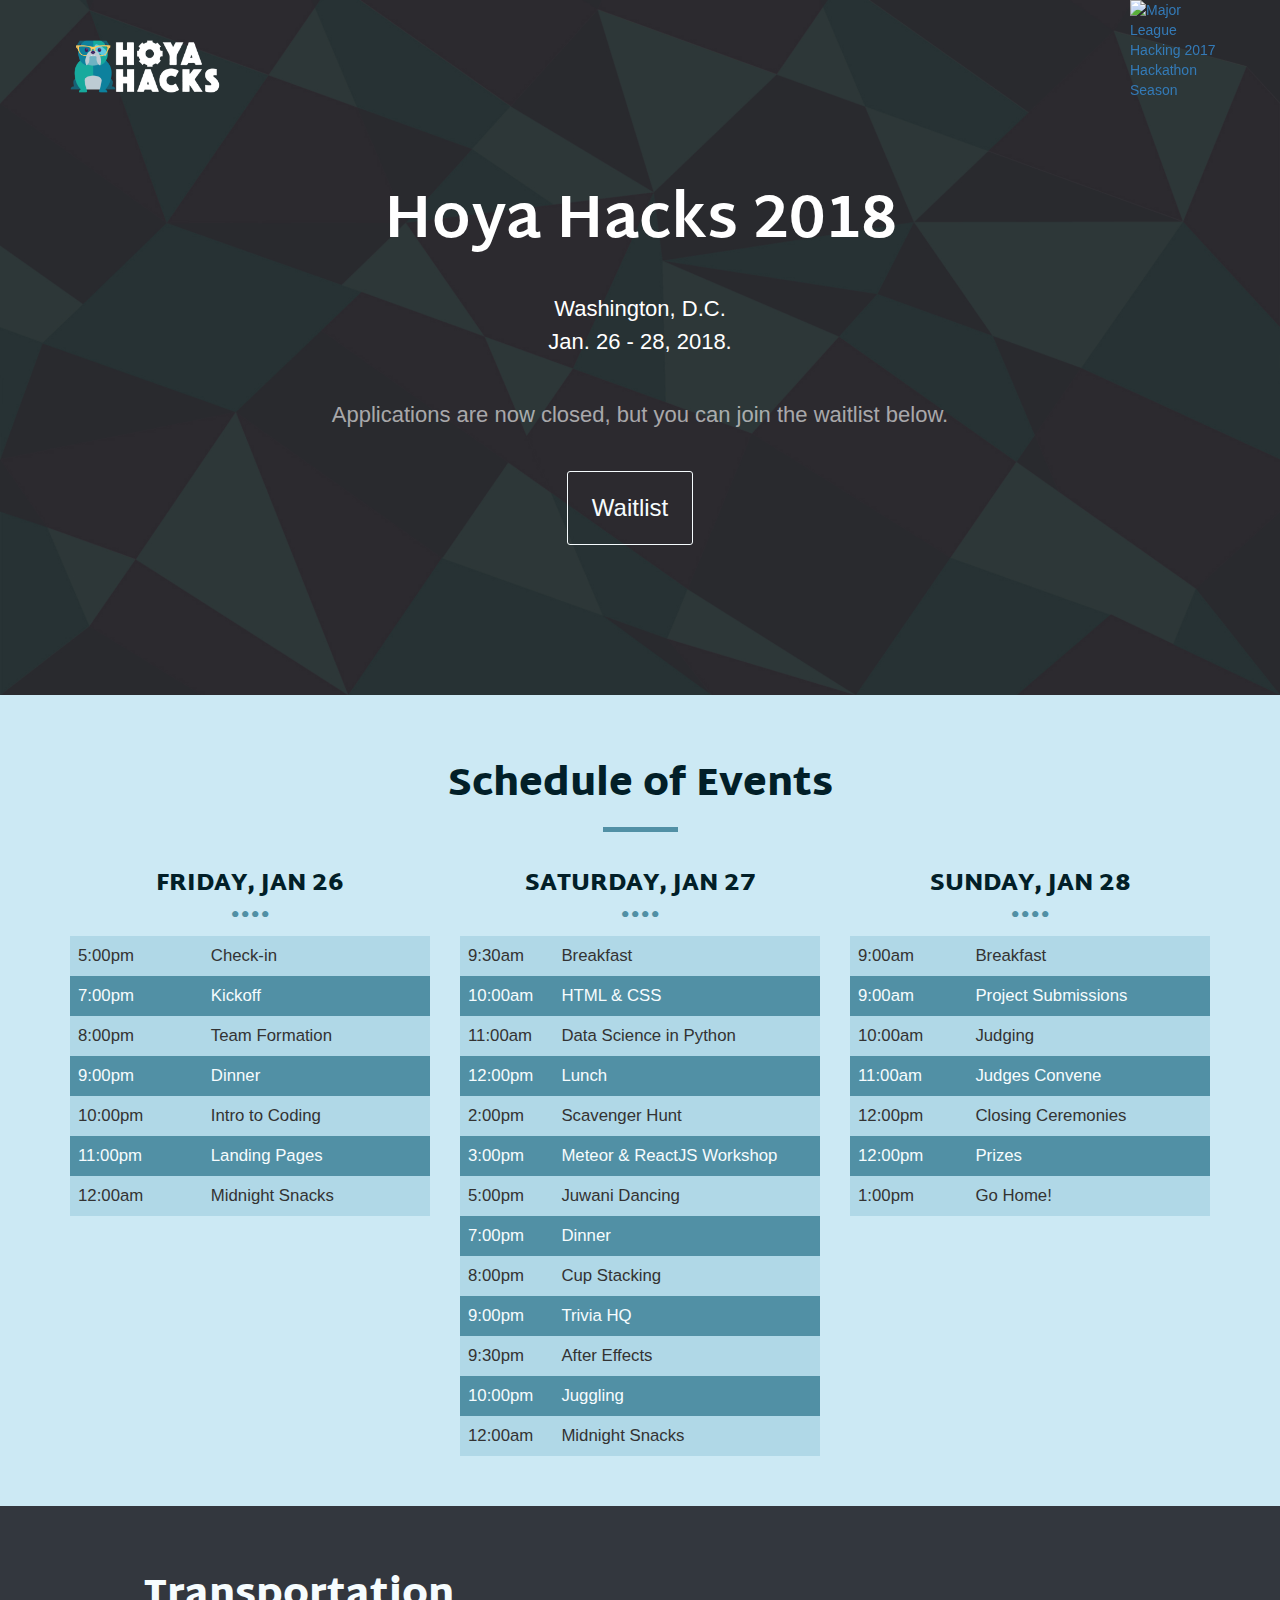
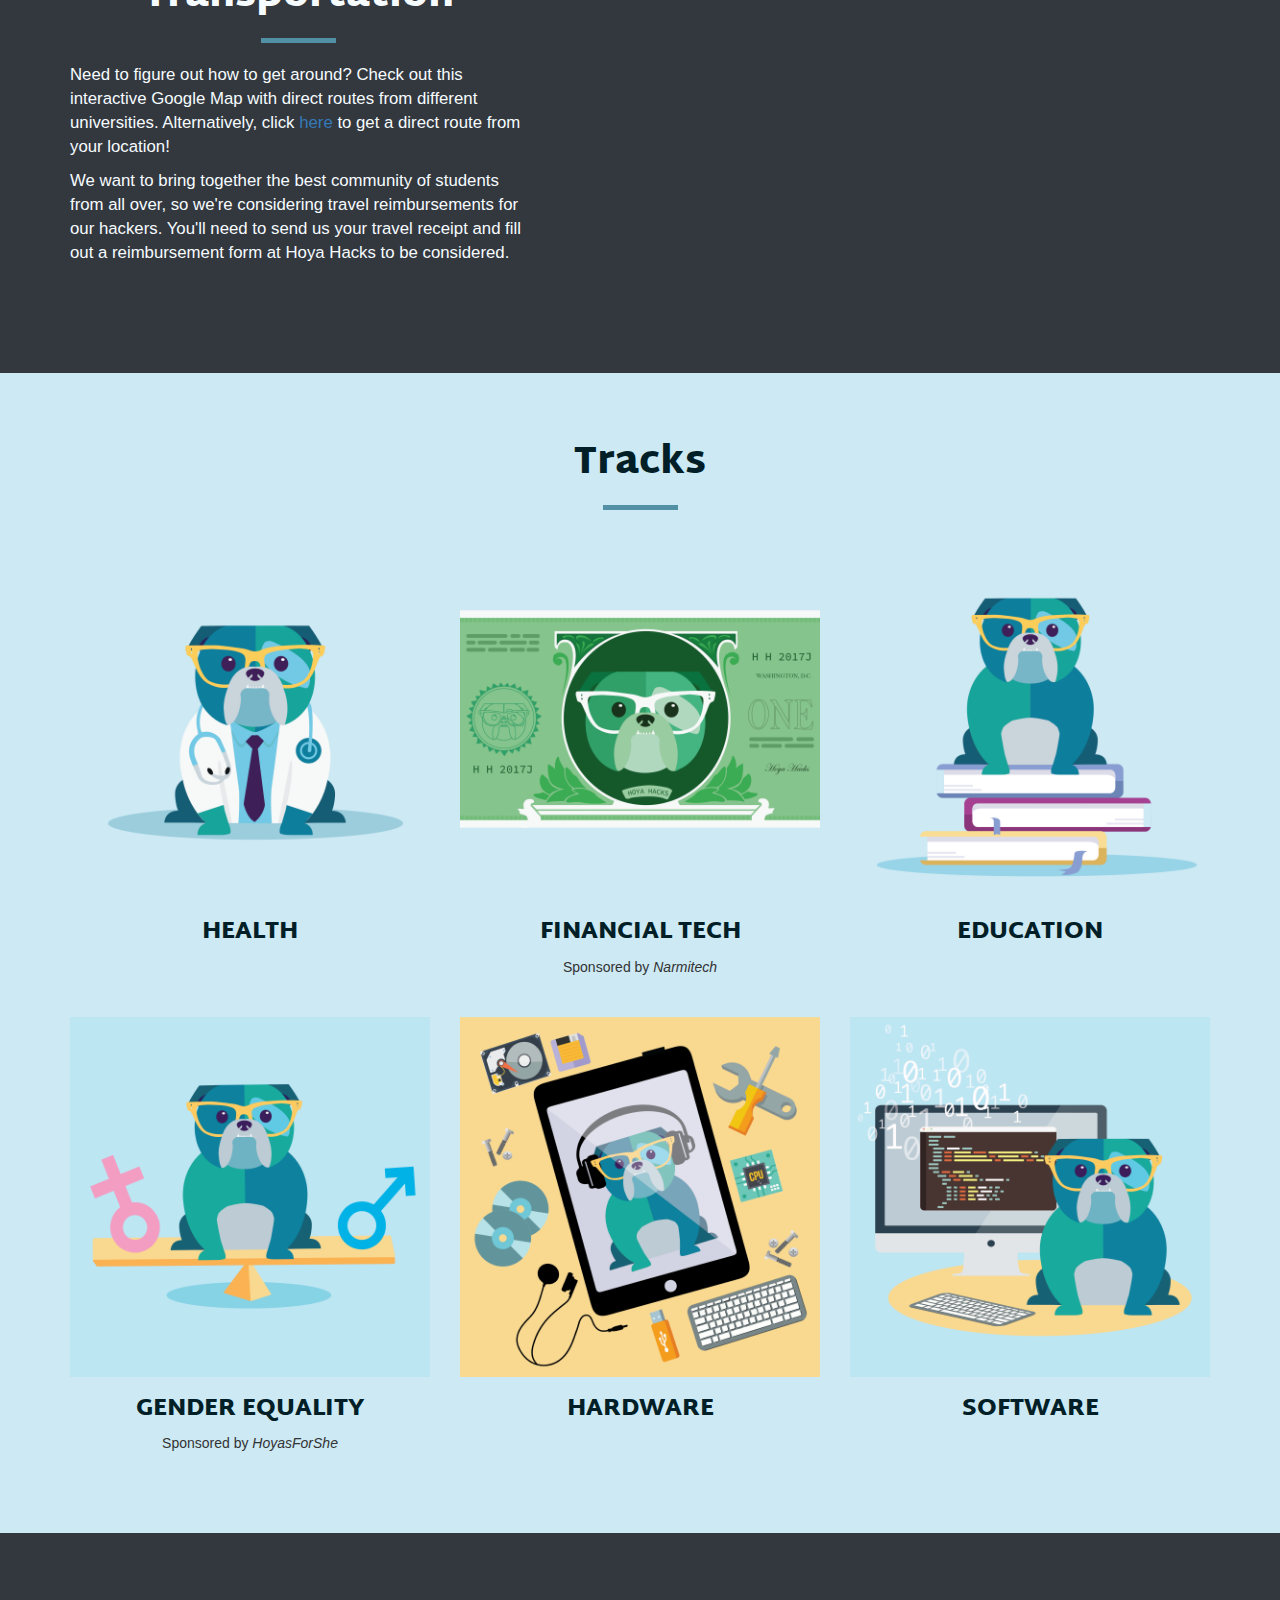
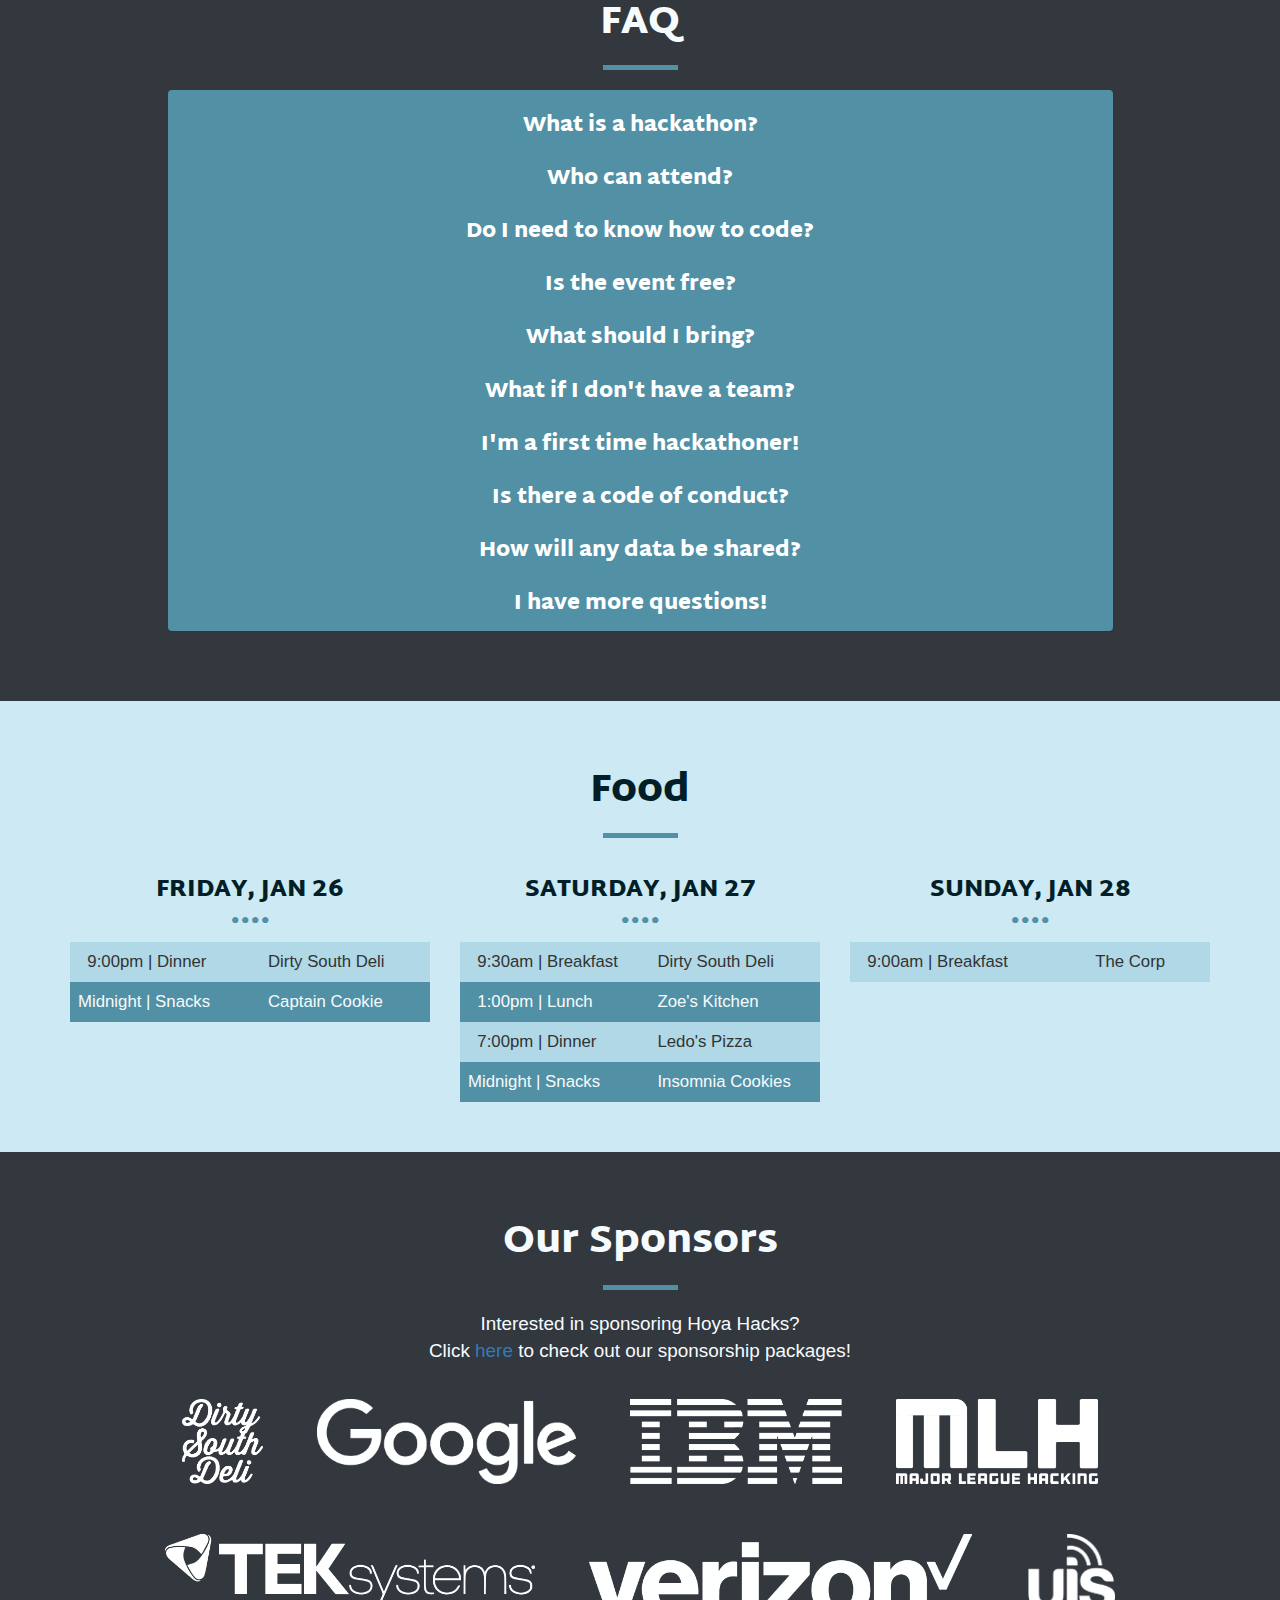
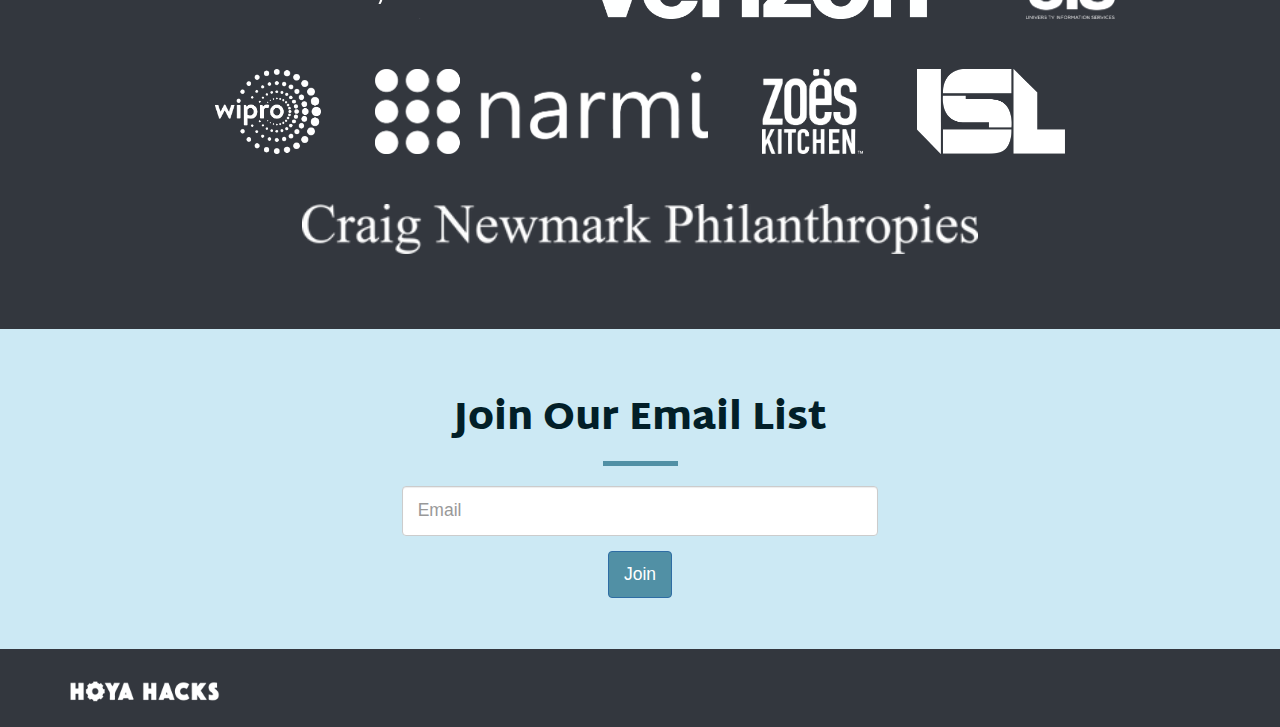
==== commit 27a08bbb: "Hoya Hacks Spring 2018 website" ====
--- a/index.html
+++ b/index.html
@@ -294,7 +294,7 @@
         <h2 class="text-center">Transportation</h2>
         <hr>
         <p>
-          Need to figure out how to get around? Check out this interactive Google Map with direct routes from different universities.
+          Need to figure out how to get around? Check out this interactive Google Map with direct routes from different universities. Alternatively, click <a href="https://goo.gl/maps/Jv6r6vmeQjr">here</a> to get a direct route from your location!
         </p>
         <p>
           We want to bring together the best community of students from all over, so we're considering travel reimbursements for our hackers. You'll need to send us your travel receipt and fill out a reimbursement form at Hoya Hacks to be considered.</p>
@@ -681,7 +681,7 @@
 -->
 
   <script type="text/javascript" src="./main.js"></script>
-  <div class="hidden-xs">
+  <div>
     <a id="mlh-trust-badge" style="display:block;max-width:100px;min-width:60px;position:fixed;right:50px;top:0;width:10%;z-index:10000" href="https://mlh.io/seasons/na-2018/events?utm_source=na-2018&utm_medium=TrustBadge&utm_campaign=na-2018&utm_content=white" target="_blank"><img src="https://s3.amazonaws.com/logged-assets/trust-badge/2018/white.svg" alt="Major League Hacking 2017 Hackathon Season" style="width:100%"></a>
   </div>
   <!-- Latest compiled and minified JavaScript -->
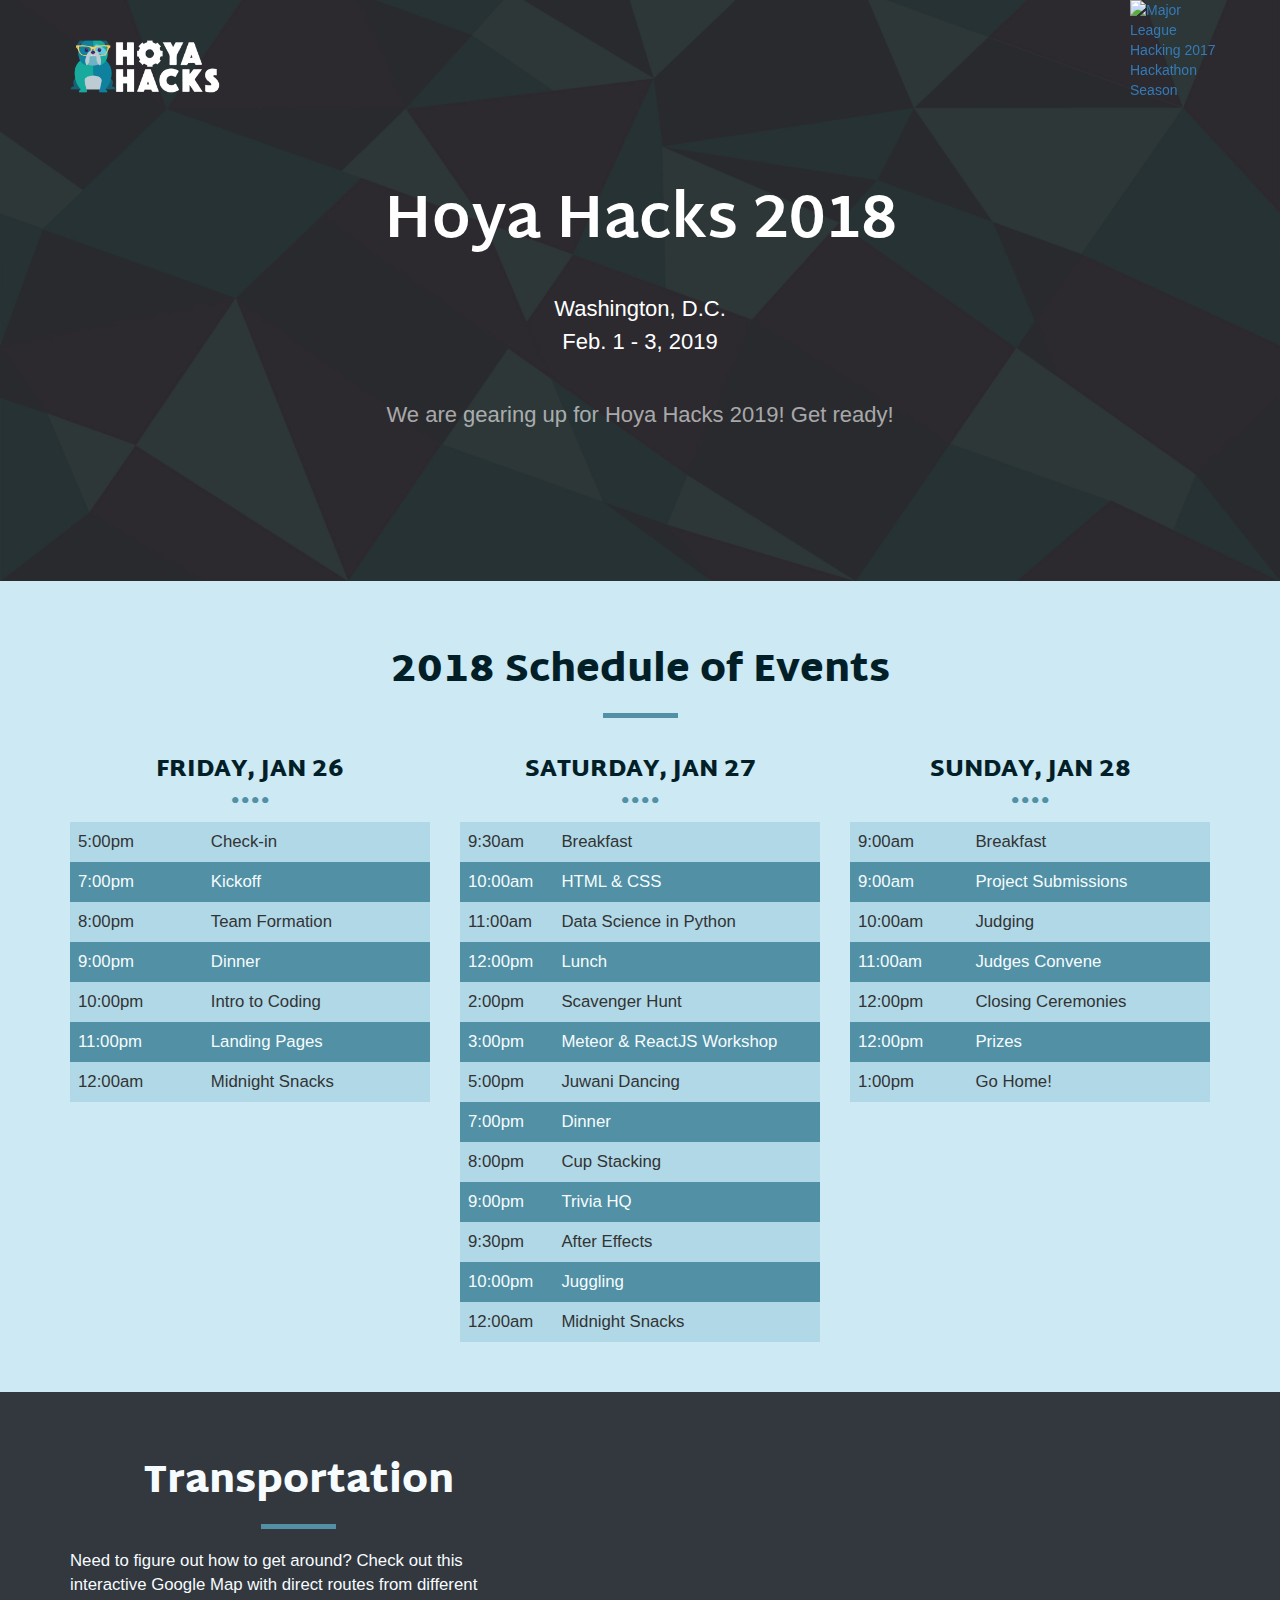
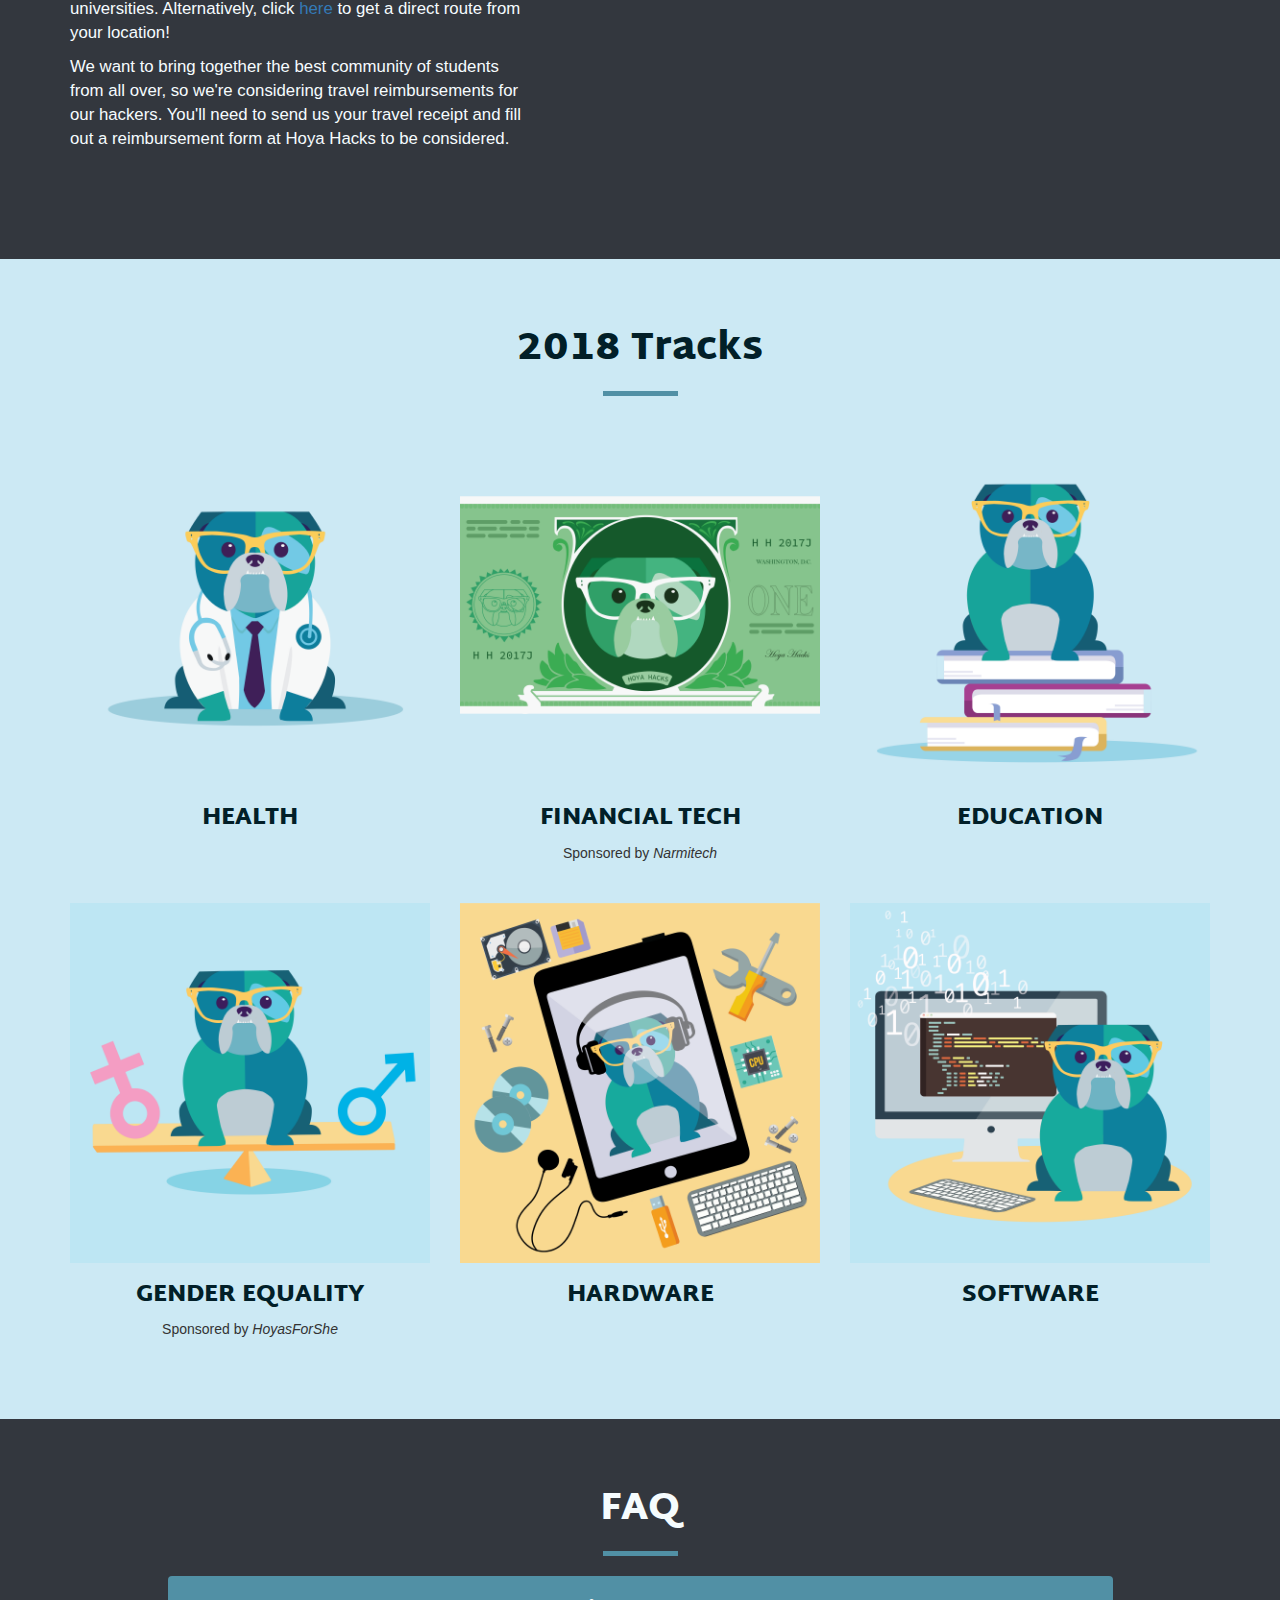
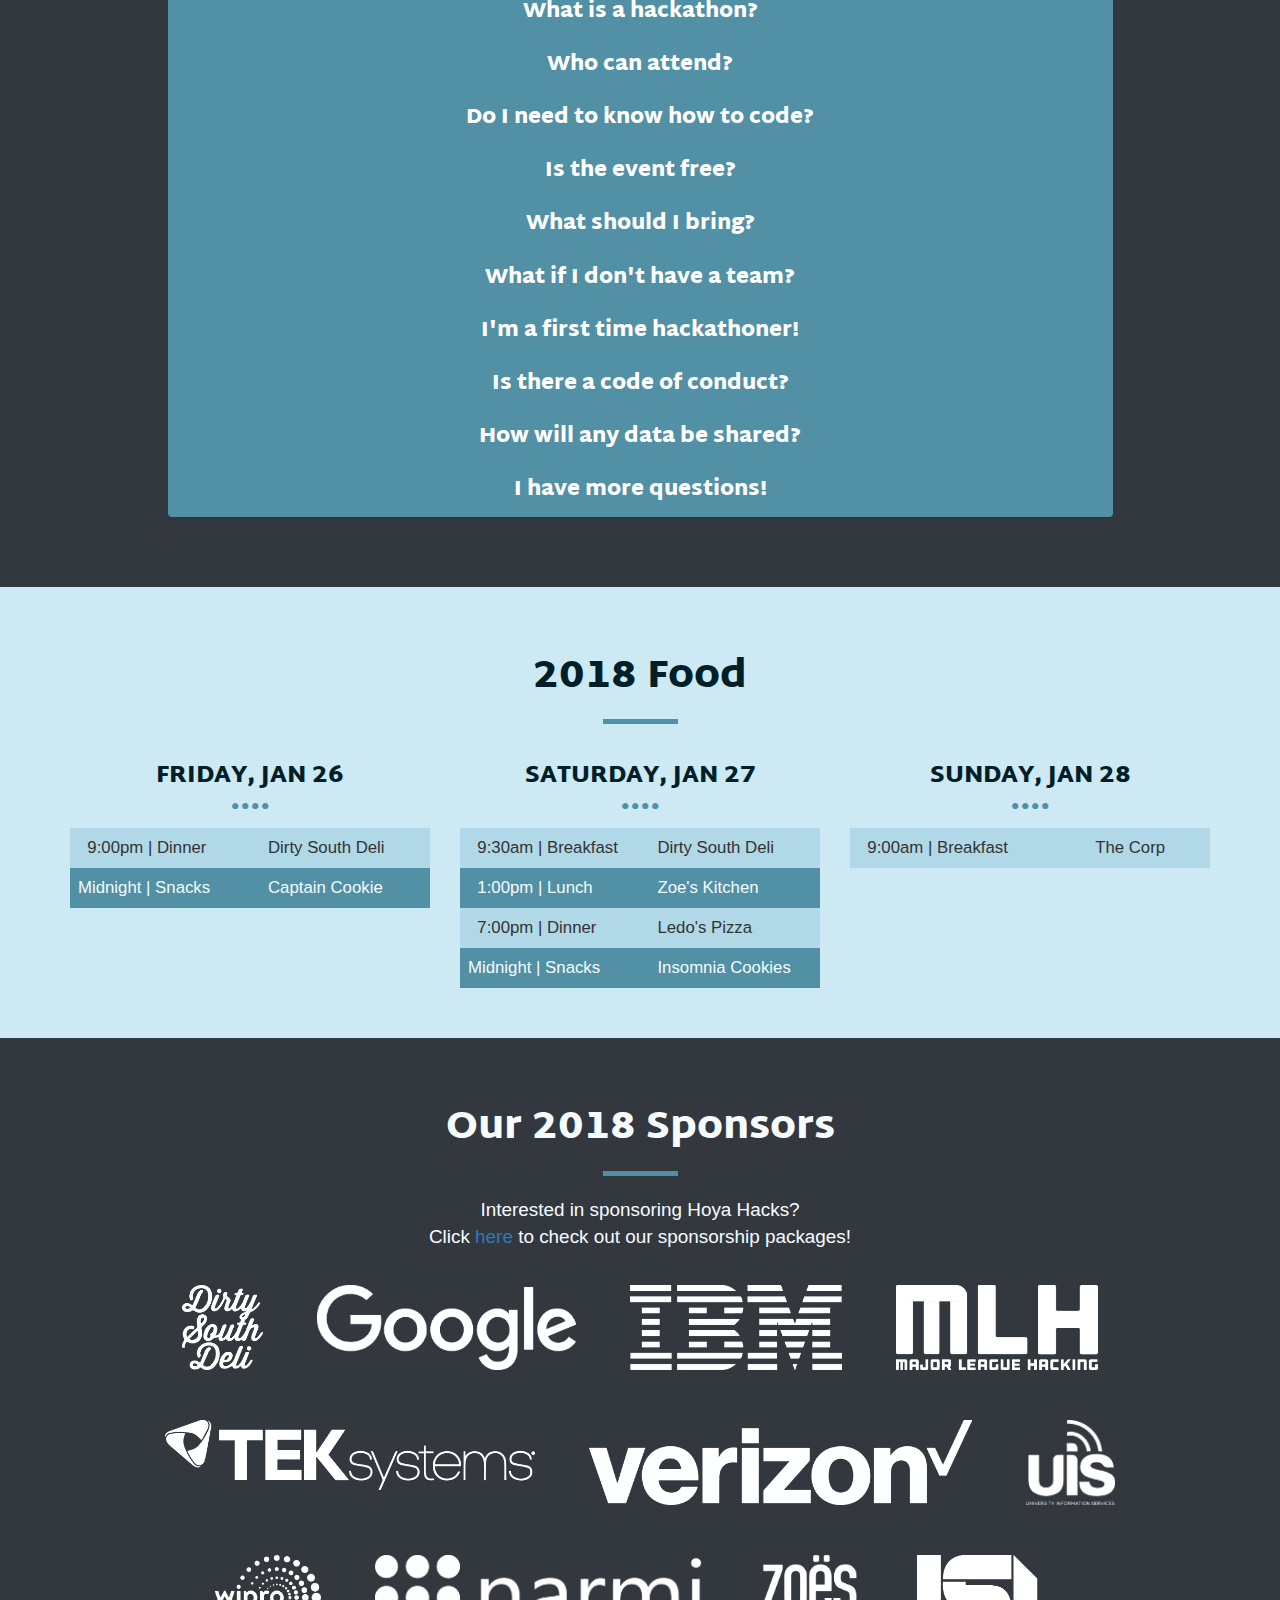
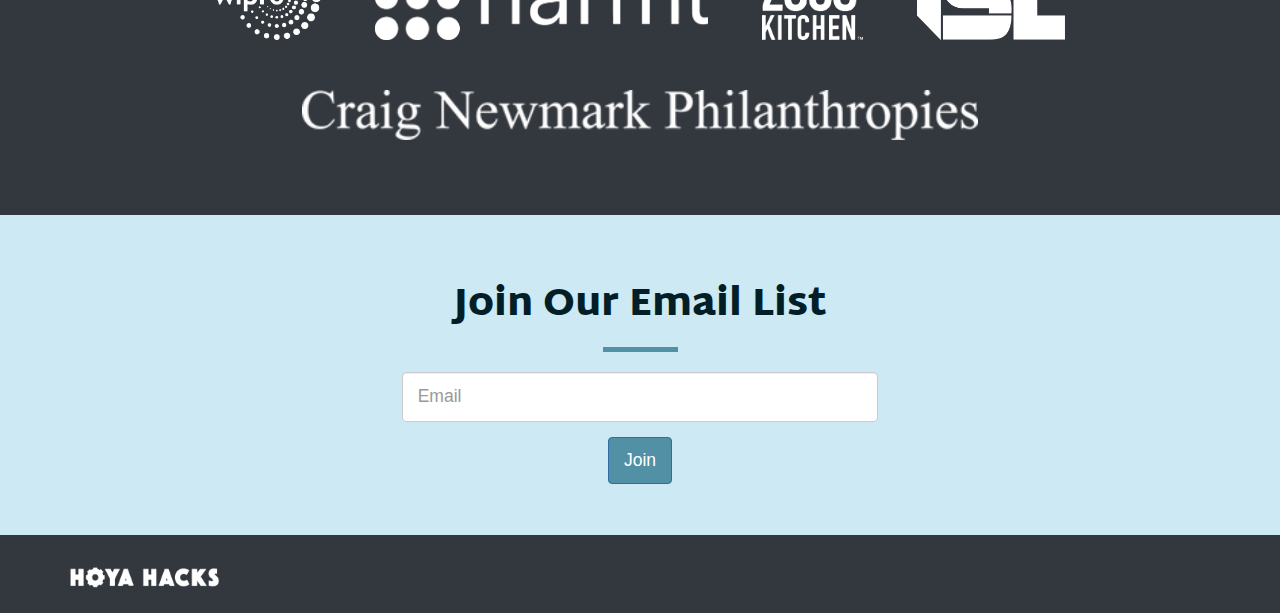
==== commit d0c3ce0d: "quick hoya hacks updates" ====
--- a/index.html
+++ b/index.html
@@ -16,7 +16,7 @@
 
 
 
-  <title>Hoya Hacks (Spring 2018)</title>
+  <title>Hoya Hacks (Spring 2019)</title>
     <!-- Bootstrap -->
     <!-- <link href="css/bootstrap.min.css" rel="stylesheet"> -->
     <script defer src="https://use.fontawesome.com/releases/v5.0.4/js/all.js"></script>
@@ -75,9 +75,9 @@
       </nav>
       <div class="hero">
           <h1>Hoya Hacks 2018</h1>
-          <p style="color: white;">Washington, D.C.<br>Jan. 26 - 28, 2018.</p><br>
-          <p>Applications are now closed, but you can join the waitlist below.</p>
-          <a href="https://hoyahacks.typeform.com/to/XQthNU" class="btn btn-sm btn-primary">Waitlist</a>
+          <p style="color: white;">Washington, D.C.<br>Feb. 1 - 3, 2019</p><br>
+          <p>We are gearing up for Hoya Hacks 2019! Get ready!</p>
+          <!-- a href="https://hoyahacks.typeform.com/to/XQthNU" class="btn btn-sm btn-primary">Waitlist</a-->
       </div>
   </div>
 
@@ -98,7 +98,7 @@
 
 <!-- schedule of events -->
 <section class="light">
-  <h2>Schedule of Events</h2><hr>
+  <h2>2018 Schedule of Events</h2><hr>
     <div class="container">
       <div class="row">
           <div class="col-md-4 col-xs-10 col-xs-offset-1 col-md-offset-0">
@@ -314,7 +314,7 @@
 
 <section class="light track">
   <div class="container">
-    <h2>Tracks</h2>
+    <h2>2018 Tracks</h2>
     <hr>
     <div class="row">
       <div class="col-sm-6 col-md-4 col-xs-8 col-xs-offset-2 col-sm-offset-0">
@@ -534,7 +534,7 @@
 
 
 <section class="light">
-  <h2>Food</h2><hr>
+  <h2>2018 Food</h2><hr>
     <div class="container">
       <div class="row">
         <div class="col-md-4 col-xs-10 col-xs-offset-1 col-md-offset-0">
@@ -594,7 +594,7 @@
 
 <section class="dark">
   <div class="container-fluid">
-    <h2>Our Sponsors</h2>
+    <h2>Our 2018 Sponsors</h2>
     <hr>
     <p class="text-center dark">Interested in sponsoring Hoya Hacks?<br>Click <a href="Hoya-Hacks-2018-Sponsorship-Deck.pdf">here</a> to check out our sponsorship packages! <br></p>
       <div class="row">
@@ -680,7 +680,7 @@
 
 -->
 
-  <script type="text/javascript" src="./main.js"></script>
+  <script type="text/javascript" src="main.js"></script>
   <div>
     <a id="mlh-trust-badge" style="display:block;max-width:100px;min-width:60px;position:fixed;right:50px;top:0;width:10%;z-index:10000" href="https://mlh.io/seasons/na-2018/events?utm_source=na-2018&utm_medium=TrustBadge&utm_campaign=na-2018&utm_content=white" target="_blank"><img src="https://s3.amazonaws.com/logged-assets/trust-badge/2018/white.svg" alt="Major League Hacking 2017 Hackathon Season" style="width:100%"></a>
   </div>
